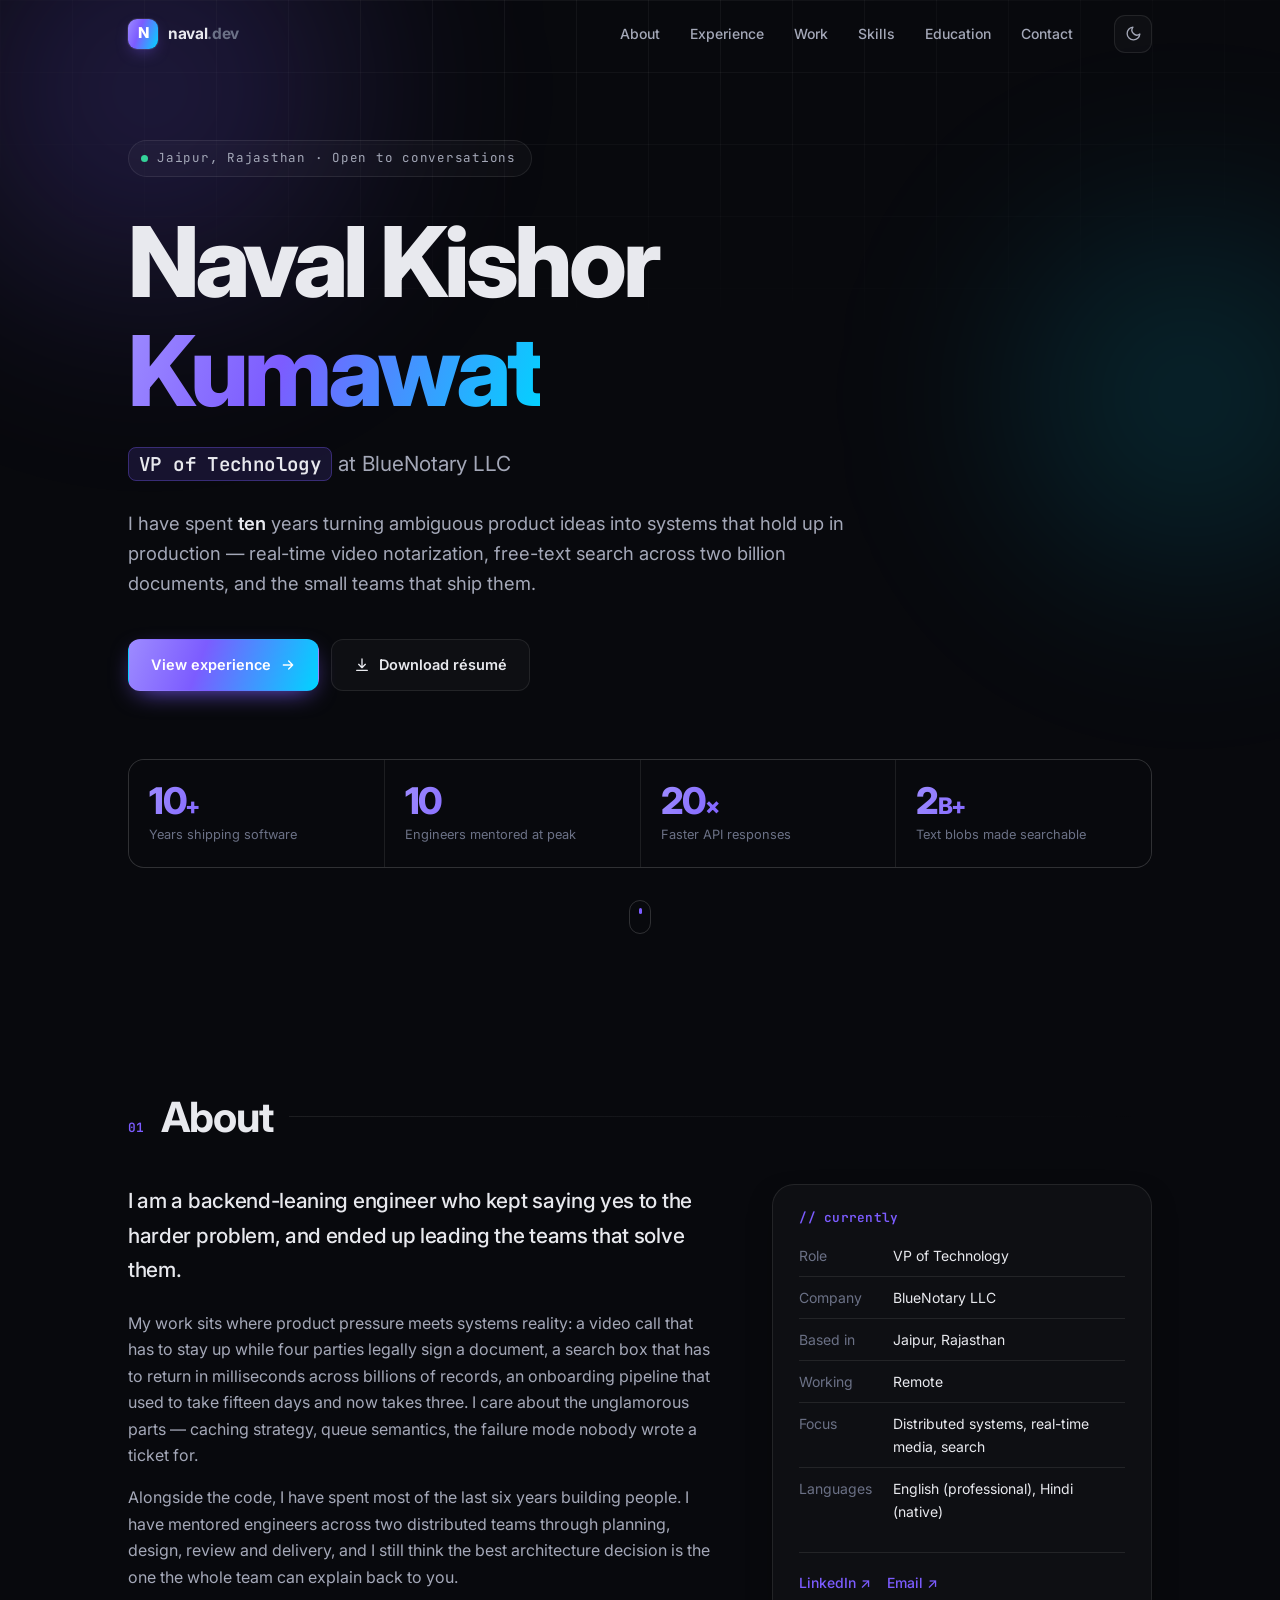
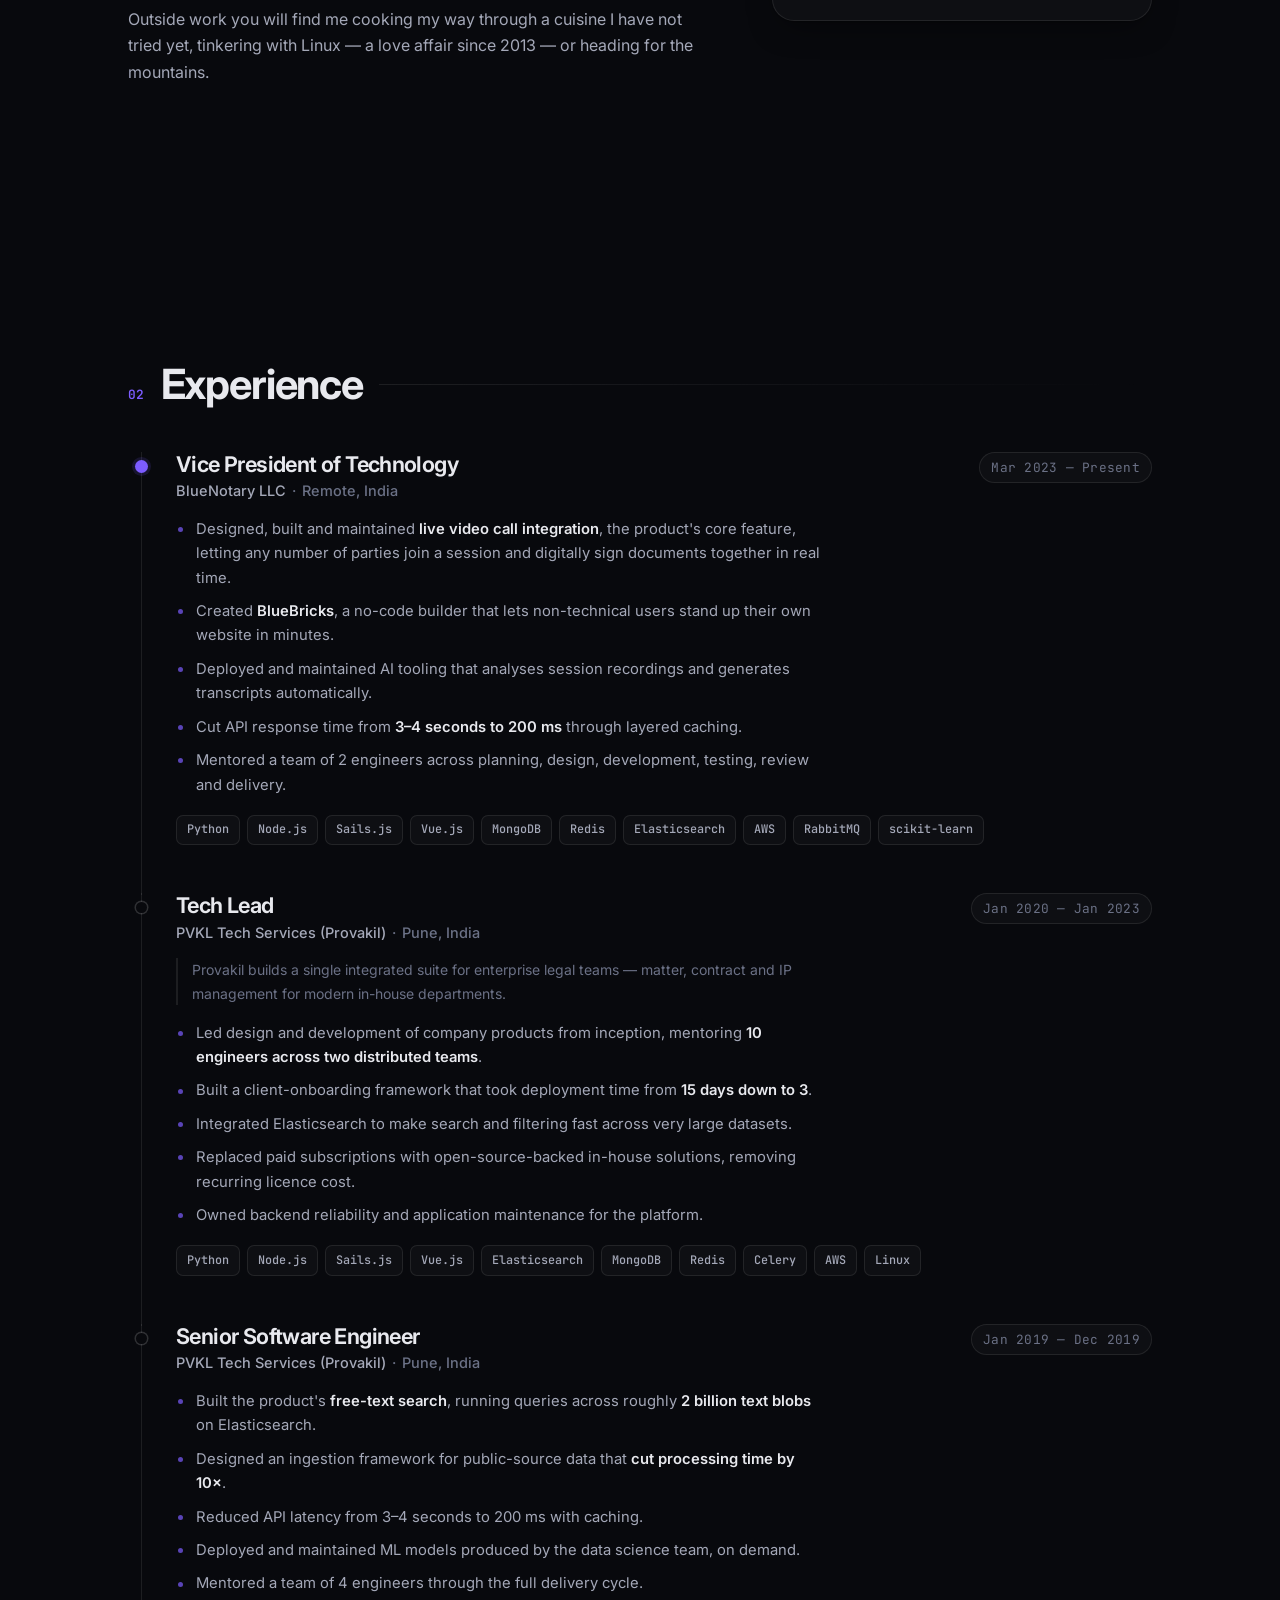
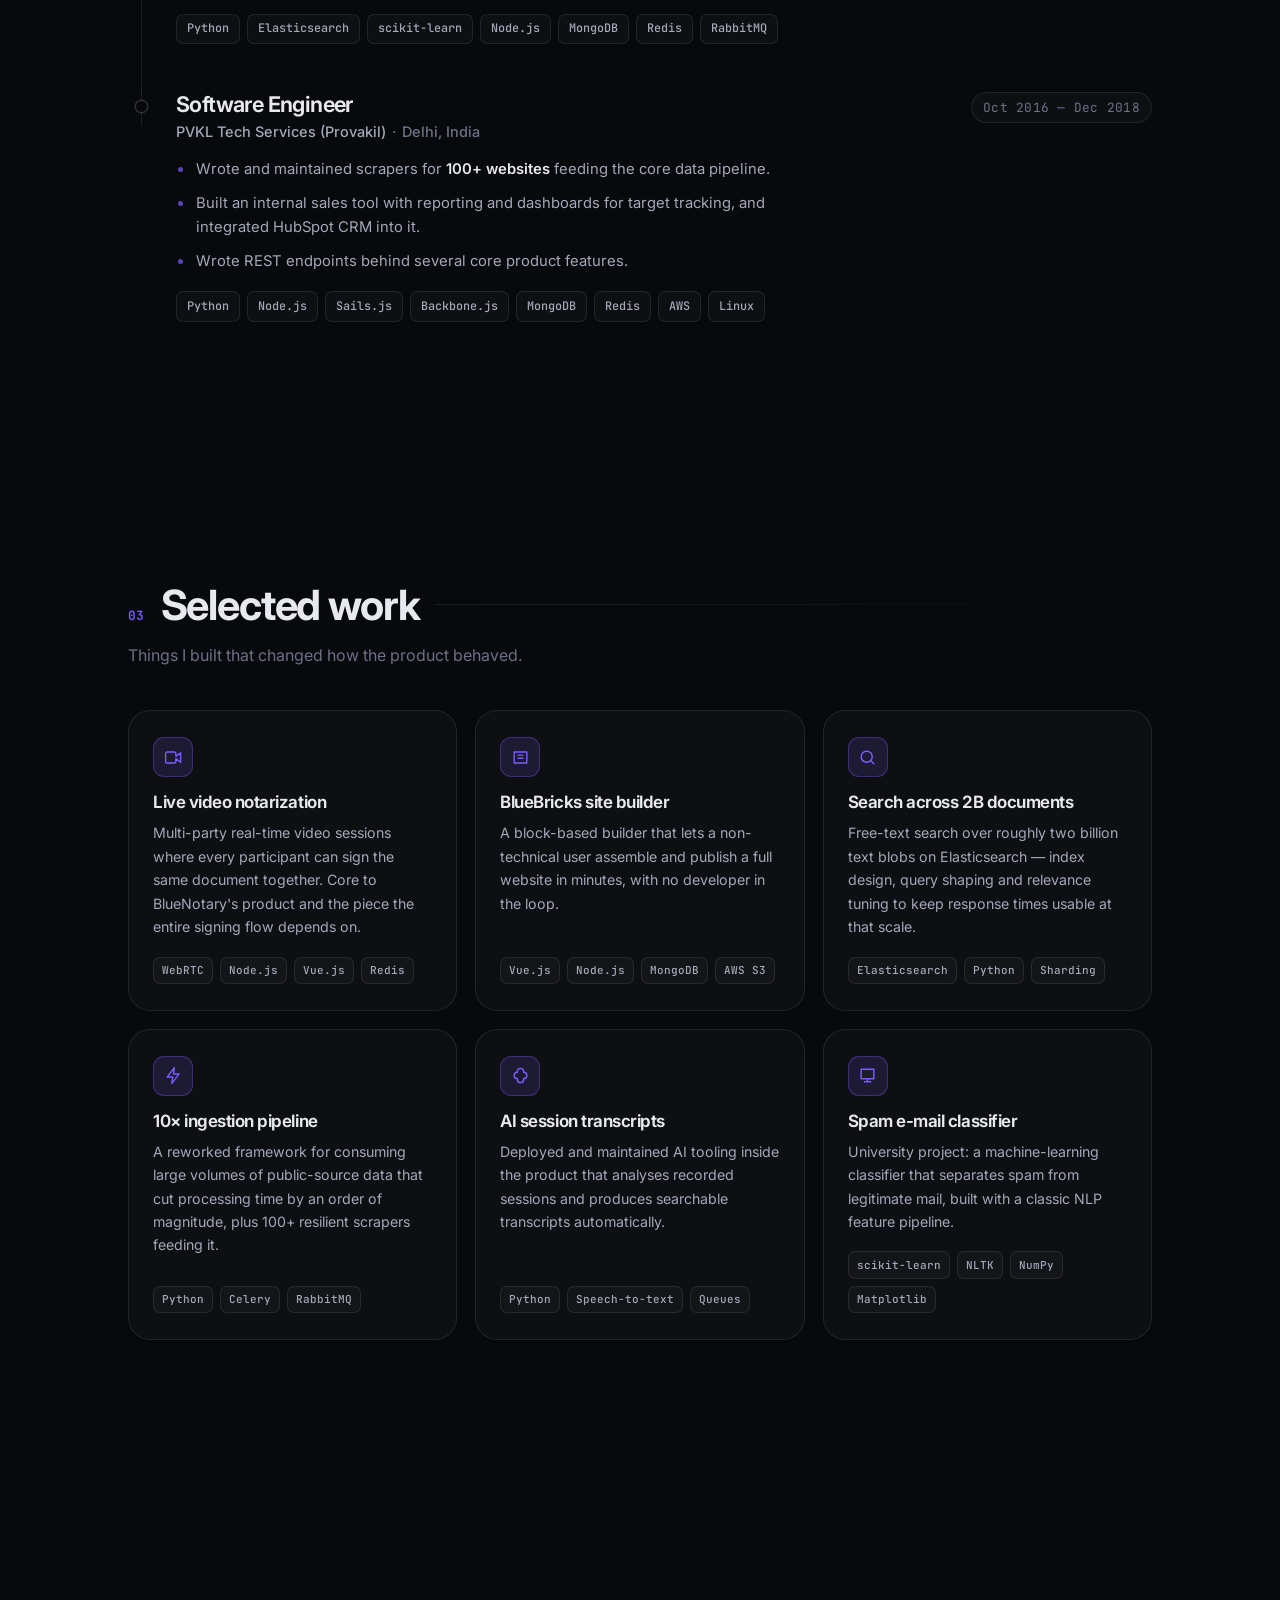
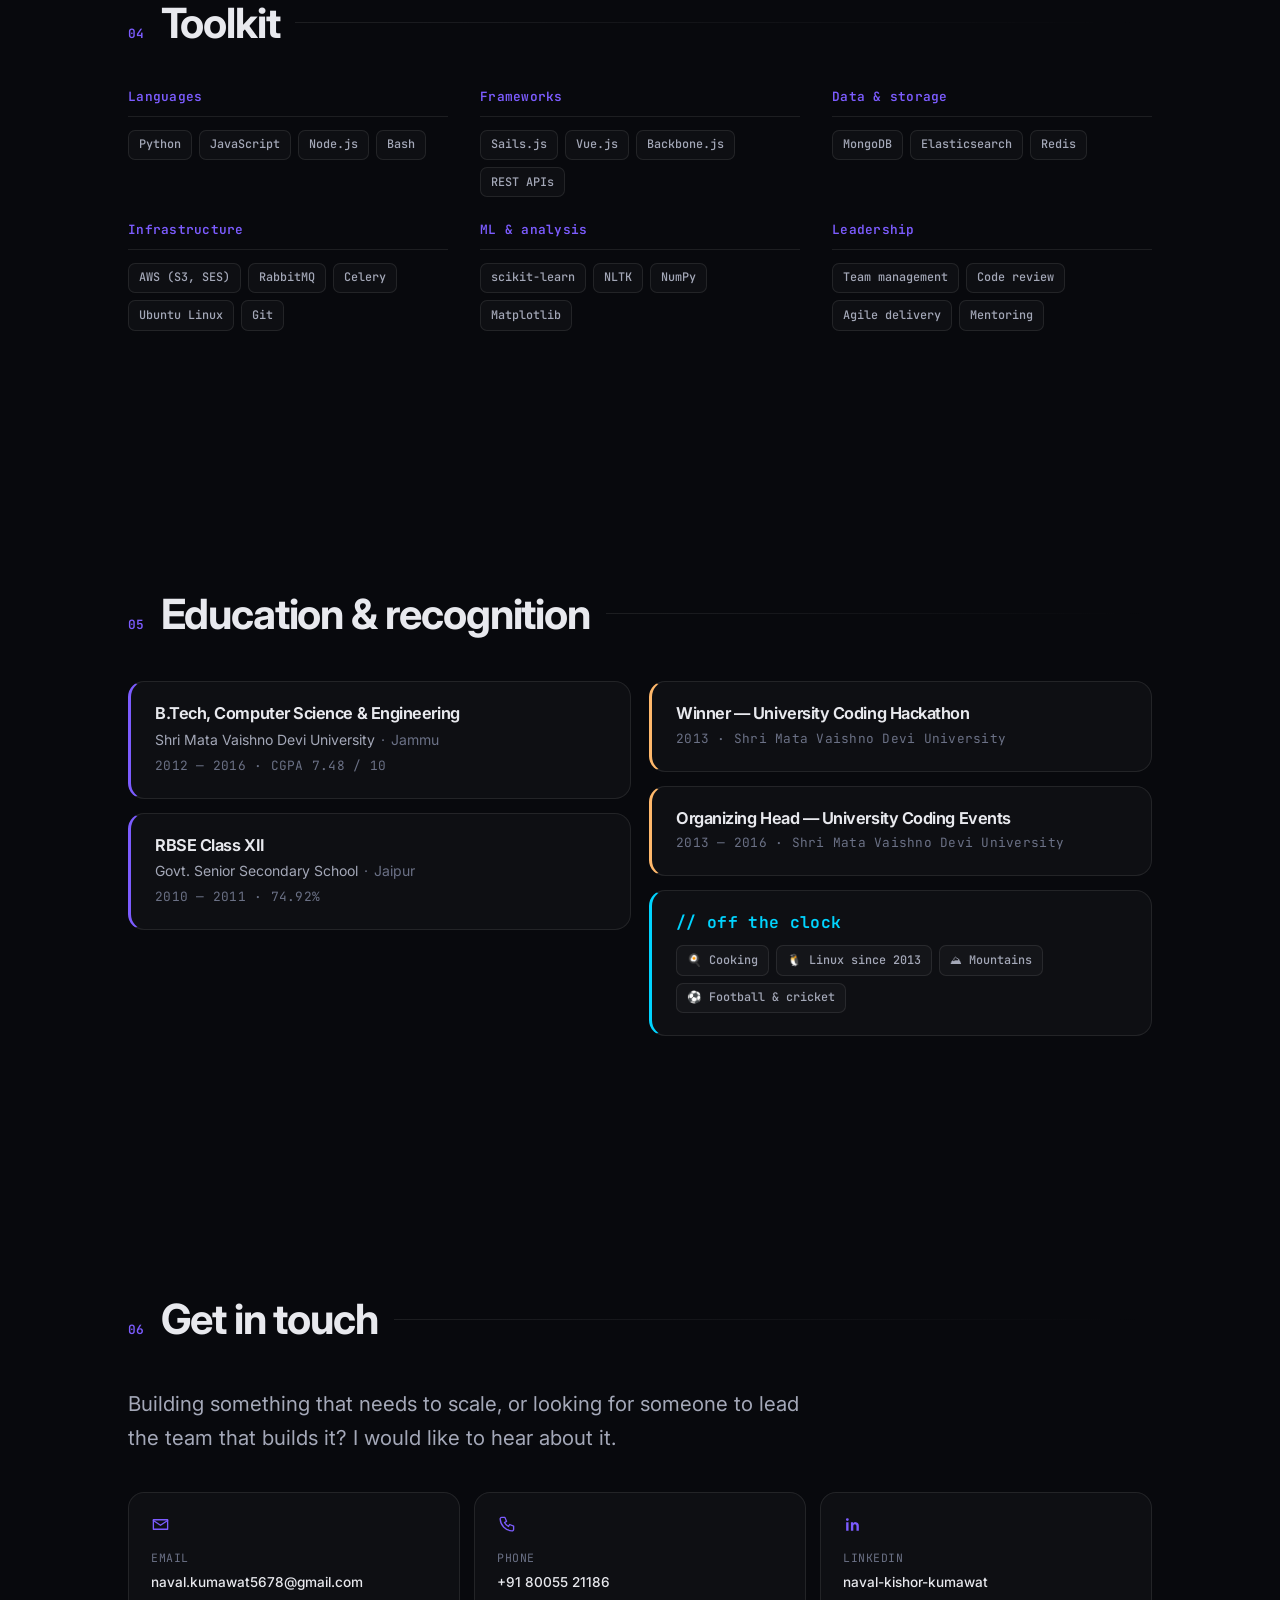
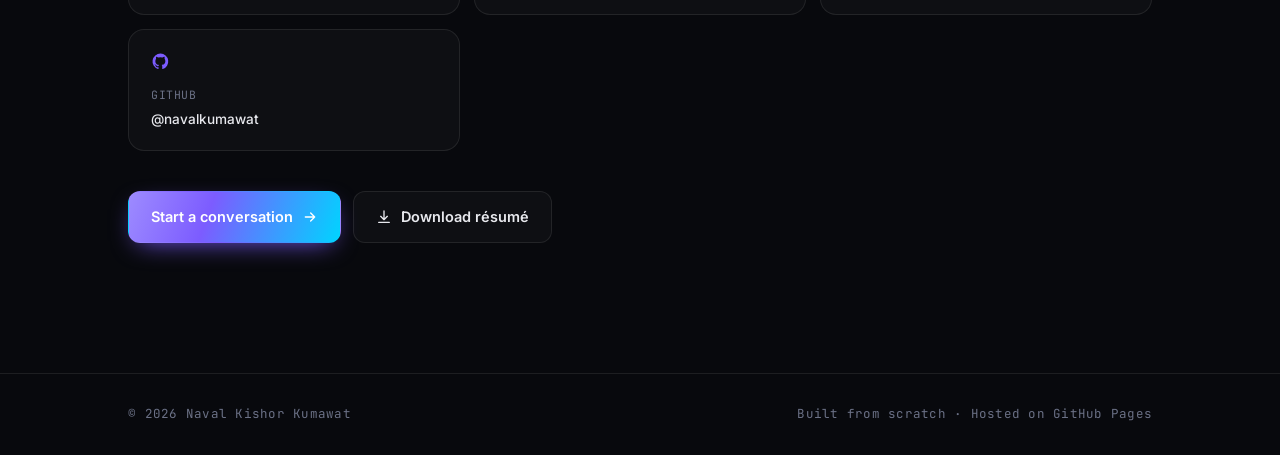
==== index.html @ d8f6845c "Add portfolio site Single-page static portfolio built from the résumé: hero with live experience cou" ====
<!doctype html>
<html lang="en" data-theme="dark">
<head>
<meta charset="utf-8" />
<meta name="viewport" content="width=device-width, initial-scale=1, viewport-fit=cover" />
<title>Naval Kishor Kumawat — VP of Technology</title>
<meta name="description" content="Naval Kishor Kumawat — VP of Technology at BlueNotary. Nine years building and scaling SaaS platforms with Python, Node.js, Vue.js, MongoDB and Elasticsearch." />
<meta name="author" content="Naval Kishor Kumawat" />
<meta name="theme-color" content="#0a0b0f" />
<link rel="canonical" href="https://navalkumawat.github.io/" />

<meta property="og:type" content="website" />
<meta property="og:title" content="Naval Kishor Kumawat — VP of Technology" />
<meta property="og:description" content="Nine years building and scaling SaaS platforms. Live video notarization, distributed search over 2B+ documents, and teams of up to 10 engineers." />
<meta property="og:url" content="https://navalkumawat.github.io/" />
<meta property="og:image" content="https://navalkumawat.github.io/assets/img/og.png" />
<meta name="twitter:card" content="summary_large_image" />
<meta name="twitter:title" content="Naval Kishor Kumawat — VP of Technology" />
<meta name="twitter:description" content="Nine years building and scaling SaaS platforms. Python · Node.js · Vue.js · Elasticsearch." />
<meta name="twitter:image" content="https://navalkumawat.github.io/assets/img/og.png" />

<link rel="icon" href="data:image/svg+xml,%3Csvg xmlns='http://www.w3.org/2000/svg' viewBox='0 0 100 100'%3E%3Crect width='100' height='100' rx='24' fill='%230a0b0f'/%3E%3Cpath d='M30 72V28h9l22 30V28h9v44h-9L39 42v30z' fill='%237c5cff'/%3E%3C/svg%3E" />

<link rel="preconnect" href="https://fonts.googleapis.com" />
<link rel="preconnect" href="https://fonts.gstatic.com" crossorigin />
<link rel="stylesheet" href="https://fonts.googleapis.com/css2?family=Inter:wght@400;500;600;700;800&family=JetBrains+Mono:wght@400;500;600&display=swap" />
<link rel="stylesheet" href="assets/css/styles.css" />

<script type="application/ld+json">
{
  "@context": "https://schema.org",
  "@type": "Person",
  "name": "Naval Kishor Kumawat",
  "jobTitle": "Vice President of Technology",
  "email": "mailto:naval.kumawat5678@gmail.com",
  "telephone": "+91-8005521186",
  "url": "https://navalkumawat.github.io/",
  "address": { "@type": "PostalAddress", "addressLocality": "Jaipur", "addressRegion": "Rajasthan", "addressCountry": "IN" },
  "worksFor": { "@type": "Organization", "name": "BlueNotary LLC" },
  "alumniOf": { "@type": "CollegeOrUniversity", "name": "Shri Mata Vaishno Devi University" },
  "sameAs": [
    "https://www.linkedin.com/in/naval-kishor-kumawat-170b54118/",
    "https://github.com/navalkumawat"
  ],
  "knowsAbout": ["Python","Node.js","Vue.js","MongoDB","Elasticsearch","Redis","AWS","RabbitMQ","Celery","Distributed Systems"]
}
</script>
</head>
<body>
<a class="skip-link" href="#main">Skip to content</a>

<div class="bg-canvas" aria-hidden="true">
  <div class="orb orb-1"></div>
  <div class="orb orb-2"></div>
  <div class="grid-lines"></div>
</div>

<header class="nav" id="nav">
  <div class="nav-inner">
    <a class="brand" href="#top" aria-label="Naval Kishor Kumawat — home">
      <span class="brand-mark" aria-hidden="true">N</span>
      <span class="brand-text">naval<span class="dim">.dev</span></span>
    </a>

    <nav class="nav-links" id="navLinks" aria-label="Section navigation">
      <a href="#about">About</a>
      <a href="#experience">Experience</a>
      <a href="#work">Work</a>
      <a href="#skills">Skills</a>
      <a href="#education">Education</a>
      <a href="#contact">Contact</a>
    </nav>

    <div class="nav-actions">
      <button class="icon-btn" id="themeToggle" type="button" aria-label="Switch to light theme" title="Toggle theme">
        <svg class="ico-moon" viewBox="0 0 24 24" aria-hidden="true"><path d="M21 12.79A9 9 0 1 1 11.21 3a7 7 0 0 0 9.79 9.79z"/></svg>
        <svg class="ico-sun" viewBox="0 0 24 24" aria-hidden="true"><circle cx="12" cy="12" r="4.2"/><path d="M12 2v2.6M12 19.4V22M2 12h2.6M19.4 12H22M4.9 4.9l1.9 1.9M17.2 17.2l1.9 1.9M19.1 4.9l-1.9 1.9M6.8 17.2l-1.9 1.9"/></svg>
      </button>
      <button class="icon-btn menu-btn" id="menuToggle" type="button" aria-label="Open menu" aria-expanded="false" aria-controls="navLinks">
        <span class="bar"></span><span class="bar"></span><span class="bar"></span>
      </button>
    </div>
  </div>
  <div class="scroll-progress" id="scrollProgress" aria-hidden="true"></div>
</header>

<main id="main">

  <!-- ══════════════ HERO ══════════════ -->
  <section class="hero" id="top">
    <div class="wrap">
      <p class="eyebrow reveal"><span class="pulse" aria-hidden="true"></span>Jaipur, Rajasthan · Open to conversations</p>

      <h1 class="hero-title reveal" data-delay="1">
        Naval Kishor<br /><span class="grad">Kumawat</span>
      </h1>

      <p class="hero-role reveal" data-delay="2">
        <span class="mono">VP of Technology</span> at BlueNotary LLC
      </p>

      <p class="hero-lede reveal" data-delay="3">
        I have spent <strong data-years-inline>nine</strong> years turning ambiguous product ideas into
        systems that hold up in production — real-time video notarization, free-text search across
        two billion documents, and the small teams that ship them.
      </p>

      <div class="hero-cta reveal" data-delay="4">
        <a class="btn btn-primary" href="#experience">
          View experience
          <svg viewBox="0 0 24 24" aria-hidden="true"><path d="M5 12h14M13 6l6 6-6 6"/></svg>
        </a>
        <a class="btn btn-ghost" href="assets/Naval-Kishor-Kumawat-Resume.pdf" download>
          <svg viewBox="0 0 24 24" aria-hidden="true"><path d="M12 3v12M7 11l5 5 5-5M4 20h16"/></svg>
          Download résumé
        </a>
      </div>

      <ul class="stats reveal" data-delay="5">
        <li class="stat">
          <span class="stat-num"><span data-count="9" data-years>9</span><span class="plus">+</span></span>
          <span class="stat-label">Years shipping software</span>
        </li>
        <li class="stat">
          <span class="stat-num"><span data-count="10">10</span></span>
          <span class="stat-label">Engineers mentored at peak</span>
        </li>
        <li class="stat">
          <span class="stat-num"><span data-count="20">20</span><span class="plus">×</span></span>
          <span class="stat-label">Faster API responses</span>
        </li>
        <li class="stat">
          <span class="stat-num"><span data-count="2">2</span><span class="plus">B+</span></span>
          <span class="stat-label">Text blobs made searchable</span>
        </li>
      </ul>
    </div>

    <div class="scroll-hint" aria-hidden="true"><span></span></div>
  </section>

  <!-- ══════════════ ABOUT ══════════════ -->
  <section class="section" id="about">
    <div class="wrap">
      <header class="sec-head reveal">
        <span class="sec-num mono">01</span>
        <h2>About</h2>
      </header>

      <div class="about-grid">
        <div class="about-copy reveal">
          <p class="lead">
            I am a backend-leaning engineer who kept saying yes to the harder problem, and ended up
            leading the teams that solve them.
          </p>
          <p>
            My work sits where product pressure meets systems reality: a video call that has to stay
            up while four parties legally sign a document, a search box that has to return in
            milliseconds across billions of records, an onboarding pipeline that used to take fifteen
            days and now takes three. I care about the unglamorous parts — caching strategy, queue
            semantics, the failure mode nobody wrote a ticket for.
          </p>
          <p>
            Alongside the code, I have spent most of the last six years building people. I have
            mentored engineers across two distributed teams through planning, design, review and
            delivery, and I still think the best architecture decision is the one the whole team can
            explain back to you.
          </p>
          <p>
            Outside work you will find me cooking my way through a cuisine I have not tried yet,
            tinkering with Linux — a love affair since 2013 — or heading for the mountains.
          </p>
        </div>

        <aside class="about-card reveal" data-delay="2">
          <h3 class="card-title mono">// currently</h3>
          <dl class="facts">
            <div><dt>Role</dt><dd>VP of Technology</dd></div>
            <div><dt>Company</dt><dd>BlueNotary LLC</dd></div>
            <div><dt>Based in</dt><dd>Jaipur, Rajasthan</dd></div>
            <div><dt>Working</dt><dd>Remote</dd></div>
            <div><dt>Focus</dt><dd>Distributed systems, real-time media, search</dd></div>
            <div><dt>Languages</dt><dd>English (professional), Hindi (native)</dd></div>
          </dl>
          <div class="card-links">
            <a href="https://www.linkedin.com/in/naval-kishor-kumawat-170b54118/" target="_blank" rel="noopener">LinkedIn ↗</a>
            <a href="mailto:naval.kumawat5678@gmail.com">Email ↗</a>
          </div>
        </aside>
      </div>
    </div>
  </section>

  <!-- ══════════════ EXPERIENCE ══════════════ -->
  <section class="section" id="experience">
    <div class="wrap">
      <header class="sec-head reveal">
        <span class="sec-num mono">02</span>
        <h2>Experience</h2>
      </header>

      <ol class="timeline">

        <li class="job reveal">
          <div class="job-rail" aria-hidden="true"><span class="dot dot-live"></span></div>
          <div class="job-body">
            <div class="job-head">
              <div>
                <h3 class="job-title">Vice President of Technology</h3>
                <p class="job-org">BlueNotary LLC <span class="sep">·</span> <span class="dim">Remote, India</span></p>
              </div>
              <p class="job-date mono">Mar 2023 — Present</p>
            </div>
            <ul class="job-points">
              <li>Designed, built and maintained <strong>live video call integration</strong>, the product's core feature, letting any number of parties join a session and digitally sign documents together in real time.</li>
              <li>Created <strong>BlueBricks</strong>, a no-code builder that lets non-technical users stand up their own website in minutes.</li>
              <li>Deployed and maintained AI tooling that analyses session recordings and generates transcripts automatically.</li>
              <li>Cut API response time from <strong>3–4 seconds to 200 ms</strong> through layered caching.</li>
              <li>Mentored a team of 2 engineers across planning, design, development, testing, review and delivery.</li>
            </ul>
            <ul class="chips">
              <li>Python</li><li>Node.js</li><li>Sails.js</li><li>Vue.js</li><li>MongoDB</li><li>Redis</li><li>Elasticsearch</li><li>AWS</li><li>RabbitMQ</li><li>scikit-learn</li>
            </ul>
          </div>
        </li>

        <li class="job reveal">
          <div class="job-rail" aria-hidden="true"><span class="dot"></span></div>
          <div class="job-body">
            <div class="job-head">
              <div>
                <h3 class="job-title">Tech Lead</h3>
                <p class="job-org">PVKL Tech Services (Provakil) <span class="sep">·</span> <span class="dim">Pune, India</span></p>
              </div>
              <p class="job-date mono">Jan 2020 — Jan 2023</p>
            </div>
            <p class="job-context">Provakil builds a single integrated suite for enterprise legal teams — matter, contract and IP management for modern in-house departments.</p>
            <ul class="job-points">
              <li>Led design and development of company products from inception, mentoring <strong>10 engineers across two distributed teams</strong>.</li>
              <li>Built a client-onboarding framework that took deployment time from <strong>15 days down to 3</strong>.</li>
              <li>Integrated Elasticsearch to make search and filtering fast across very large datasets.</li>
              <li>Replaced paid subscriptions with open-source-backed in-house solutions, removing recurring licence cost.</li>
              <li>Owned backend reliability and application maintenance for the platform.</li>
            </ul>
            <ul class="chips">
              <li>Python</li><li>Node.js</li><li>Sails.js</li><li>Vue.js</li><li>Elasticsearch</li><li>MongoDB</li><li>Redis</li><li>Celery</li><li>AWS</li><li>Linux</li>
            </ul>
          </div>
        </li>

        <li class="job reveal">
          <div class="job-rail" aria-hidden="true"><span class="dot"></span></div>
          <div class="job-body">
            <div class="job-head">
              <div>
                <h3 class="job-title">Senior Software Engineer</h3>
                <p class="job-org">PVKL Tech Services (Provakil) <span class="sep">·</span> <span class="dim">Pune, India</span></p>
              </div>
              <p class="job-date mono">Jan 2019 — Dec 2019</p>
            </div>
            <ul class="job-points">
              <li>Built the product's <strong>free-text search</strong>, running queries across roughly <strong>2 billion text blobs</strong> on Elasticsearch.</li>
              <li>Designed an ingestion framework for public-source data that <strong>cut processing time by 10×</strong>.</li>
              <li>Reduced API latency from 3–4 seconds to 200 ms with caching.</li>
              <li>Deployed and maintained ML models produced by the data science team, on demand.</li>
              <li>Mentored a team of 4 engineers through the full delivery cycle.</li>
            </ul>
            <ul class="chips">
              <li>Python</li><li>Elasticsearch</li><li>scikit-learn</li><li>Node.js</li><li>MongoDB</li><li>Redis</li><li>RabbitMQ</li>
            </ul>
          </div>
        </li>

        <li class="job reveal">
          <div class="job-rail" aria-hidden="true"><span class="dot"></span></div>
          <div class="job-body">
            <div class="job-head">
              <div>
                <h3 class="job-title">Software Engineer</h3>
                <p class="job-org">PVKL Tech Services (Provakil) <span class="sep">·</span> <span class="dim">Delhi, India</span></p>
              </div>
              <p class="job-date mono">Oct 2016 — Dec 2018</p>
            </div>
            <ul class="job-points">
              <li>Wrote and maintained scrapers for <strong>100+ websites</strong> feeding the core data pipeline.</li>
              <li>Built an internal sales tool with reporting and dashboards for target tracking, and integrated HubSpot CRM into it.</li>
              <li>Wrote REST endpoints behind several core product features.</li>
            </ul>
            <ul class="chips">
              <li>Python</li><li>Node.js</li><li>Sails.js</li><li>Backbone.js</li><li>MongoDB</li><li>Redis</li><li>AWS</li><li>Linux</li>
            </ul>
          </div>
        </li>

      </ol>
    </div>
  </section>

  <!-- ══════════════ WORK / HIGHLIGHTS ══════════════ -->
  <section class="section" id="work">
    <div class="wrap">
      <header class="sec-head reveal">
        <span class="sec-num mono">03</span>
        <h2>Selected work</h2>
      </header>
      <p class="sec-lede reveal">Things I built that changed how the product behaved.</p>

      <div class="cards">

        <article class="card reveal">
          <div class="card-ico" aria-hidden="true">
            <svg viewBox="0 0 24 24"><path d="M15 10.5V7a2 2 0 0 0-2-2H4a2 2 0 0 0-2 2v10a2 2 0 0 0 2 2h9a2 2 0 0 0 2-2v-3.5l6 4.5V6z"/></svg>
          </div>
          <h3>Live video notarization</h3>
          <p>Multi-party real-time video sessions where every participant can sign the same document together. Core to BlueNotary's product and the piece the entire signing flow depends on.</p>
          <ul class="chips sm"><li>WebRTC</li><li>Node.js</li><li>Vue.js</li><li>Redis</li></ul>
        </article>

        <article class="card reveal" data-delay="1">
          <div class="card-ico" aria-hidden="true">
            <svg viewBox="0 0 24 24"><path d="M4 5h16M4 5v14M4 19h16M20 5v14M9 9h6M9 13h6"/></svg>
          </div>
          <h3>BlueBricks site builder</h3>
          <p>A block-based builder that lets a non-technical user assemble and publish a full website in minutes, with no developer in the loop.</p>
          <ul class="chips sm"><li>Vue.js</li><li>Node.js</li><li>MongoDB</li><li>AWS S3</li></ul>
        </article>

        <article class="card reveal" data-delay="2">
          <div class="card-ico" aria-hidden="true">
            <svg viewBox="0 0 24 24"><circle cx="11" cy="11" r="7"/><path d="M20 20l-3.5-3.5"/></svg>
          </div>
          <h3>Search across 2B documents</h3>
          <p>Free-text search over roughly two billion text blobs on Elasticsearch — index design, query shaping and relevance tuning to keep response times usable at that scale.</p>
          <ul class="chips sm"><li>Elasticsearch</li><li>Python</li><li>Sharding</li></ul>
        </article>

        <article class="card reveal" data-delay="3">
          <div class="card-ico" aria-hidden="true">
            <svg viewBox="0 0 24 24"><path d="M13 2L4 14h7l-1 8 9-12h-7z"/></svg>
          </div>
          <h3>10× ingestion pipeline</h3>
          <p>A reworked framework for consuming large volumes of public-source data that cut processing time by an order of magnitude, plus 100+ resilient scrapers feeding it.</p>
          <ul class="chips sm"><li>Python</li><li>Celery</li><li>RabbitMQ</li></ul>
        </article>

        <article class="card reveal" data-delay="4">
          <div class="card-ico" aria-hidden="true">
            <svg viewBox="0 0 24 24"><path d="M12 3a4 4 0 0 1 4 4v1a4 4 0 0 1 0 8v1a4 4 0 0 1-8 0v-1a4 4 0 0 1 0-8V7a4 4 0 0 1 4-4z"/></svg>
          </div>
          <h3>AI session transcripts</h3>
          <p>Deployed and maintained AI tooling inside the product that analyses recorded sessions and produces searchable transcripts automatically.</p>
          <ul class="chips sm"><li>Python</li><li>Speech-to-text</li><li>Queues</li></ul>
        </article>

        <article class="card reveal" data-delay="5">
          <div class="card-ico" aria-hidden="true">
            <svg viewBox="0 0 24 24"><path d="M4 4h16v12H4z"/><path d="M8 20h8M12 16v4"/></svg>
          </div>
          <h3>Spam e-mail classifier</h3>
          <p>University project: a machine-learning classifier that separates spam from legitimate mail, built with a classic NLP feature pipeline.</p>
          <ul class="chips sm"><li>scikit-learn</li><li>NLTK</li><li>NumPy</li><li>Matplotlib</li></ul>
        </article>

      </div>
    </div>
  </section>

  <!-- ══════════════ SKILLS ══════════════ -->
  <section class="section" id="skills">
    <div class="wrap">
      <header class="sec-head reveal">
        <span class="sec-num mono">04</span>
        <h2>Toolkit</h2>
      </header>

      <div class="skill-grid">
        <div class="skill-col reveal">
          <h3 class="mono">Languages</h3>
          <ul class="chips"><li>Python</li><li>JavaScript</li><li>Node.js</li><li>Bash</li></ul>
        </div>
        <div class="skill-col reveal" data-delay="1">
          <h3 class="mono">Frameworks</h3>
          <ul class="chips"><li>Sails.js</li><li>Vue.js</li><li>Backbone.js</li><li>REST APIs</li></ul>
        </div>
        <div class="skill-col reveal" data-delay="2">
          <h3 class="mono">Data &amp; storage</h3>
          <ul class="chips"><li>MongoDB</li><li>Elasticsearch</li><li>Redis</li></ul>
        </div>
        <div class="skill-col reveal" data-delay="3">
          <h3 class="mono">Infrastructure</h3>
          <ul class="chips"><li>AWS (S3, SES)</li><li>RabbitMQ</li><li>Celery</li><li>Ubuntu Linux</li><li>Git</li></ul>
        </div>
        <div class="skill-col reveal" data-delay="4">
          <h3 class="mono">ML &amp; analysis</h3>
          <ul class="chips"><li>scikit-learn</li><li>NLTK</li><li>NumPy</li><li>Matplotlib</li></ul>
        </div>
        <div class="skill-col reveal" data-delay="5">
          <h3 class="mono">Leadership</h3>
          <ul class="chips"><li>Team management</li><li>Code review</li><li>Agile delivery</li><li>Mentoring</li></ul>
        </div>
      </div>
    </div>
  </section>

  <!-- ══════════════ EDUCATION ══════════════ -->
  <section class="section" id="education">
    <div class="wrap">
      <header class="sec-head reveal">
        <span class="sec-num mono">05</span>
        <h2>Education &amp; recognition</h2>
      </header>

      <div class="edu-grid">
        <div class="edu-col reveal">
          <article class="edu-item">
            <h3>B.Tech, Computer Science &amp; Engineering</h3>
            <p class="edu-org">Shri Mata Vaishno Devi University <span class="sep">·</span> <span class="dim">Jammu</span></p>
            <p class="edu-meta mono">2012 — 2016 · CGPA 7.48 / 10</p>
          </article>
          <article class="edu-item">
            <h3>RBSE Class XII</h3>
            <p class="edu-org">Govt. Senior Secondary School <span class="sep">·</span> <span class="dim">Jaipur</span></p>
            <p class="edu-meta mono">2010 — 2011 · 74.92%</p>
          </article>
        </div>

        <div class="edu-col reveal" data-delay="2">
          <article class="edu-item accent">
            <h3>Winner — University Coding Hackathon</h3>
            <p class="edu-meta mono">2013 · Shri Mata Vaishno Devi University</p>
          </article>
          <article class="edu-item accent">
            <h3>Organizing Head — University Coding Events</h3>
            <p class="edu-meta mono">2013 — 2016 · Shri Mata Vaishno Devi University</p>
          </article>
          <article class="edu-item interests">
            <h3 class="mono">// off the clock</h3>
            <ul class="chips"><li>🍳 Cooking</li><li>🐧 Linux since 2013</li><li>⛰ Mountains</li><li>⚽ Football &amp; cricket</li></ul>
          </article>
        </div>
      </div>
    </div>
  </section>

  <!-- ══════════════ CONTACT ══════════════ -->
  <section class="section contact" id="contact">
    <div class="wrap">
      <header class="sec-head reveal">
        <span class="sec-num mono">06</span>
        <h2>Get in touch</h2>
      </header>

      <p class="contact-lede reveal">
        Building something that needs to scale, or looking for someone to lead the team that builds it?
        I would like to hear about it.
      </p>

      <div class="contact-grid reveal" data-delay="2">
        <a class="contact-card" href="mailto:naval.kumawat5678@gmail.com">
          <svg viewBox="0 0 24 24" aria-hidden="true"><path d="M3 6h18v12H3z"/><path d="M3 7l9 6 9-6"/></svg>
          <span class="contact-label">Email</span>
          <span class="contact-value">naval.kumawat5678@gmail.com</span>
        </a>
        <a class="contact-card" href="tel:+918005521186">
          <svg viewBox="0 0 24 24" aria-hidden="true"><path d="M6 3h4l2 5-2.5 1.5a11 11 0 0 0 5 5L16 12l5 2v4a2 2 0 0 1-2.2 2A16 16 0 0 1 4 5.2 2 2 0 0 1 6 3z"/></svg>
          <span class="contact-label">Phone</span>
          <span class="contact-value">+91 80055 21186</span>
        </a>
        <a class="contact-card" href="https://www.linkedin.com/in/naval-kishor-kumawat-170b54118/" target="_blank" rel="noopener">
          <svg viewBox="0 0 24 24" aria-hidden="true"><path d="M4 9h3v11H4zM5.5 4a1.8 1.8 0 1 1 0 3.6 1.8 1.8 0 0 1 0-3.6zM10 9h3v1.6a3.4 3.4 0 0 1 3-1.6c2.4 0 4 1.5 4 4.6V20h-3v-5.7c0-1.6-.6-2.5-2-2.5s-2 .9-2 2.5V20h-3z"/></svg>
          <span class="contact-label">LinkedIn</span>
          <span class="contact-value">naval-kishor-kumawat</span>
        </a>
        <a class="contact-card" href="https://github.com/navalkumawat" target="_blank" rel="noopener">
          <svg viewBox="0 0 24 24" aria-hidden="true"><path d="M12 2a10 10 0 0 0-3.2 19.5c.5.1.7-.2.7-.5v-1.8c-2.8.6-3.4-1.3-3.4-1.3-.5-1.2-1.1-1.5-1.1-1.5-.9-.6.1-.6.1-.6 1 .1 1.5 1 1.5 1 .9 1.5 2.3 1.1 2.9.8.1-.6.4-1.1.6-1.3-2.2-.3-4.6-1.1-4.6-5 0-1.1.4-2 1-2.7-.1-.3-.4-1.3.1-2.7 0 0 .8-.3 2.7 1a9.4 9.4 0 0 1 5 0c1.9-1.3 2.7-1 2.7-1 .5 1.4.2 2.4.1 2.7.6.7 1 1.6 1 2.7 0 3.9-2.4 4.7-4.6 5 .4.3.7.9.7 1.9v2.8c0 .3.2.6.7.5A10 10 0 0 0 12 2z"/></svg>
          <span class="contact-label">GitHub</span>
          <span class="contact-value">@navalkumawat</span>
        </a>
      </div>

      <div class="contact-foot reveal" data-delay="3">
        <a class="btn btn-primary" href="mailto:naval.kumawat5678@gmail.com?subject=Hello%20Naval">
          Start a conversation
          <svg viewBox="0 0 24 24" aria-hidden="true"><path d="M5 12h14M13 6l6 6-6 6"/></svg>
        </a>
        <a class="btn btn-ghost" href="assets/Naval-Kishor-Kumawat-Resume.pdf" download>
          <svg viewBox="0 0 24 24" aria-hidden="true"><path d="M12 3v12M7 11l5 5 5-5M4 20h16"/></svg>
          Download résumé
        </a>
      </div>
    </div>
  </section>

</main>

<footer class="footer">
  <div class="wrap footer-inner">
    <p class="mono dim">© <span id="year">2026</span> Naval Kishor Kumawat</p>
    <p class="mono dim">Built from scratch · Hosted on GitHub Pages</p>
  </div>
</footer>

<script src="assets/js/main.js" defer></script>
</body>
</html>
---- assets/css/styles.css ----
/* ═══════════════════════════════════════════════════════
   Naval Kishor Kumawat — portfolio
   Design tokens → layout → components
   ═══════════════════════════════════════════════════════ */

:root {
  /* dark is the default theme */
  --bg:            #08090d;
  --bg-elev:       #0f1117;
  --surface:       rgba(255, 255, 255, 0.028);
  --surface-hover: rgba(255, 255, 255, 0.055);
  --border:        rgba(255, 255, 255, 0.085);
  --border-strong: rgba(255, 255, 255, 0.16);

  --text:          #e8e9ee;
  --text-soft:     #a4a8b8;
  --text-dim:      #6b7186;

  --accent:        #7c5cff;
  --accent-2:      #00d4ff;
  --accent-warm:   #ffb86b;
  --accent-soft:   rgba(124, 92, 255, 0.14);
  --accent-ring:   rgba(124, 92, 255, 0.34);

  --grad: linear-gradient(110deg, #9d8bff 0%, #7c5cff 38%, #00d4ff 100%);

  --font: 'Inter', -apple-system, BlinkMacSystemFont, 'Segoe UI', Roboto, sans-serif;
  --mono: 'JetBrains Mono', ui-monospace, SFMono-Regular, Menlo, Consolas, monospace;

  --maxw: 1120px;
  --gutter: clamp(20px, 5vw, 48px);
  --radius: 16px;
  --radius-lg: 22px;

  --shadow: 0 1px 2px rgba(0,0,0,.3), 0 12px 32px -12px rgba(0,0,0,.55);
  --ease: cubic-bezier(.22, 1, .36, 1);
}

html[data-theme='light'] {
  --bg:            #fbfbfd;
  --bg-elev:       #ffffff;
  --surface:       rgba(10, 12, 20, 0.022);
  --surface-hover: rgba(10, 12, 20, 0.045);
  --border:        rgba(10, 12, 20, 0.09);
  --border-strong: rgba(10, 12, 20, 0.18);

  --text:          #14161d;
  --text-soft:     #4b5162;
  --text-dim:      #7b8194;

  --accent:        #5b3df0;
  --accent-2:      #0092c9;
  --accent-warm:   #c2761c;
  --accent-soft:   rgba(91, 61, 240, 0.09);
  --accent-ring:   rgba(91, 61, 240, 0.28);

  --grad: linear-gradient(110deg, #6d4bf5 0%, #5b3df0 40%, #008fc4 100%);
  --shadow: 0 1px 2px rgba(20,22,29,.05), 0 14px 34px -16px rgba(20,22,29,.22);
}

/* ─────────── base ─────────── */

*, *::before, *::after { box-sizing: border-box; }

html {
  scroll-behavior: smooth;
  scroll-padding-top: 88px;
  -webkit-text-size-adjust: 100%;
}

body {
  margin: 0;
  background: var(--bg);
  color: var(--text);
  font-family: var(--font);
  font-size: 16px;
  line-height: 1.65;
  -webkit-font-smoothing: antialiased;
  -moz-osx-font-smoothing: grayscale;
  overflow-x: hidden;
  transition: background .4s var(--ease), color .4s var(--ease);
}

h1, h2, h3 { line-height: 1.12; letter-spacing: -0.028em; margin: 0; font-weight: 700; }
p { margin: 0 0 1em; }
a { color: inherit; text-decoration: none; }
ul, ol, dl { margin: 0; padding: 0; list-style: none; }
img, svg { max-width: 100%; }
strong { color: var(--text); font-weight: 600; }
::selection { background: var(--accent); color: #fff; }

.mono { font-family: var(--mono); font-size: .8em; letter-spacing: .02em; }
.dim  { color: var(--text-dim); }
.sep  { color: var(--text-dim); padding: 0 .15em; }
.grad {
  background: var(--grad);
  -webkit-background-clip: text;
  background-clip: text;
  color: transparent;
}

.wrap { width: 100%; max-width: var(--maxw); margin: 0 auto; padding-inline: var(--gutter); }

.skip-link {
  position: absolute; left: -9999px; top: 0; z-index: 200;
  background: var(--accent); color: #fff; padding: 10px 18px; border-radius: 0 0 10px 0;
}
.skip-link:focus { left: 0; }

:focus-visible { outline: 2px solid var(--accent); outline-offset: 3px; border-radius: 6px; }

/* ─────────── ambient background ─────────── */

.bg-canvas {
  position: fixed; inset: 0; z-index: -1;
  pointer-events: none; overflow: hidden;
}
.orb {
  position: absolute;
  border-radius: 50%;
  filter: blur(90px);
  opacity: .5;
}
html[data-theme='light'] .orb { opacity: .22; filter: blur(80px); }
.orb-1 {
  width: 620px; height: 620px;
  top: -220px; left: -160px;
  background: radial-gradient(circle, rgba(124,92,255,.55), transparent 68%);
  animation: drift1 26s ease-in-out infinite;
}
.orb-2 {
  width: 540px; height: 540px;
  top: 14%; right: -180px;
  background: radial-gradient(circle, rgba(0,212,255,.38), transparent 68%);
  animation: drift2 32s ease-in-out infinite;
}
@keyframes drift1 {
  0%,100% { transform: translate(0,0) scale(1); }
  50%     { transform: translate(90px, 70px) scale(1.12); }
}
@keyframes drift2 {
  0%,100% { transform: translate(0,0) scale(1); }
  50%     { transform: translate(-80px, 110px) scale(.92); }
}
.grid-lines {
  position: absolute; inset: 0;
  background-image:
    linear-gradient(to right, var(--border) 1px, transparent 1px),
    linear-gradient(to bottom, var(--border) 1px, transparent 1px);
  background-size: 72px 72px;
  mask-image: radial-gradient(ellipse 85% 55% at 50% 0%, #000 12%, transparent 72%);
  -webkit-mask-image: radial-gradient(ellipse 85% 55% at 50% 0%, #000 12%, transparent 72%);
  opacity: .55;
}

/* ─────────── nav ─────────── */

.nav {
  position: fixed; top: 0; left: 0; right: 0; z-index: 100;
  transition: background .3s var(--ease), border-color .3s var(--ease), backdrop-filter .3s;
  border-bottom: 1px solid transparent;
}
.nav.stuck {
  background: color-mix(in srgb, var(--bg) 82%, transparent);
  backdrop-filter: saturate(160%) blur(14px);
  -webkit-backdrop-filter: saturate(160%) blur(14px);
  border-bottom-color: var(--border);
}
.nav-inner {
  max-width: var(--maxw); margin: 0 auto;
  padding: 14px var(--gutter);
  display: flex; align-items: center; gap: 20px;
}

.brand { display: inline-flex; align-items: center; gap: 10px; font-weight: 700; letter-spacing: -.02em; }
.brand-mark {
  width: 30px; height: 30px; border-radius: 9px;
  display: grid; place-items: center;
  background: var(--grad); color: #fff;
  font-size: 15px; font-weight: 800;
  box-shadow: 0 0 0 1px var(--border), 0 6px 18px -8px var(--accent);
}
.brand-text { font-size: 15.5px; }

.nav-links {
  margin-left: auto;
  display: flex; align-items: center; gap: 4px;
}
.nav-links a {
  position: relative;
  padding: 8px 13px; border-radius: 999px;
  font-size: 14px; font-weight: 500; color: var(--text-soft);
  transition: color .2s, background .2s;
}
.nav-links a:hover { color: var(--text); background: var(--surface-hover); }
.nav-links a.active { color: var(--text); background: var(--accent-soft); }

.nav-actions { display: flex; align-items: center; gap: 8px; margin-left: 8px; }

.icon-btn {
  width: 38px; height: 38px; flex: none;
  display: grid; place-items: center;
  border-radius: 11px; cursor: pointer;
  background: var(--surface); color: var(--text-soft);
  border: 1px solid var(--border);
  transition: color .2s, background .2s, border-color .2s, transform .2s var(--ease);
}
.icon-btn:hover { color: var(--text); background: var(--surface-hover); border-color: var(--border-strong); transform: translateY(-1px); }
.icon-btn svg { width: 17px; height: 17px; fill: none; stroke: currentColor; stroke-width: 1.9; stroke-linecap: round; stroke-linejoin: round; }

.ico-sun { display: none; }
html[data-theme='light'] .ico-sun  { display: block; }
html[data-theme='light'] .ico-moon { display: none; }

.menu-btn { display: none; flex-direction: column; gap: 4px; }
.menu-btn .bar {
  width: 16px; height: 1.8px; border-radius: 2px; background: currentColor;
  transition: transform .25s var(--ease), opacity .2s;
}
.menu-btn[aria-expanded='true'] .bar:nth-child(1) { transform: translateY(5.8px) rotate(45deg); }
.menu-btn[aria-expanded='true'] .bar:nth-child(2) { opacity: 0; }
.menu-btn[aria-expanded='true'] .bar:nth-child(3) { transform: translateY(-5.8px) rotate(-45deg); }

.scroll-progress {
  height: 2px; width: 0;
  background: var(--grad);
  transition: width .08s linear;
}

/* ─────────── hero ─────────── */

.hero {
  position: relative;
  min-height: 100svh;
  display: flex; flex-direction: column; justify-content: center;
  padding: 140px 0 96px;
}

.eyebrow {
  display: inline-flex; align-items: center; gap: 9px;
  font-family: var(--mono); font-size: 12.5px; letter-spacing: .06em;
  color: var(--text-soft);
  padding: 7px 15px 7px 12px; border-radius: 999px;
  background: var(--surface); border: 1px solid var(--border);
  margin: 0 0 30px;
}
.pulse {
  width: 7px; height: 7px; border-radius: 50%; flex: none;
  background: #34d399;
  box-shadow: 0 0 0 0 rgba(52,211,153,.6);
  animation: pulse 2.4s infinite;
}
@keyframes pulse {
  0%   { box-shadow: 0 0 0 0 rgba(52,211,153,.55); }
  70%  { box-shadow: 0 0 0 8px rgba(52,211,153,0); }
  100% { box-shadow: 0 0 0 0 rgba(52,211,153,0); }
}

.hero-title {
  font-size: clamp(2.9rem, 9.2vw, 6.1rem);
  font-weight: 800;
  letter-spacing: -.045em;
  margin: 0 0 22px;
}

.hero-role {
  font-size: clamp(1.05rem, 2.4vw, 1.3rem);
  color: var(--text-soft);
  margin: 0 0 26px;
}
.hero-role .mono {
  color: var(--text);
  font-weight: 600;
  font-size: .92em;
  padding: 3px 10px; border-radius: 8px;
  background: var(--accent-soft);
  border: 1px solid var(--accent-ring);
}

.hero-lede {
  max-width: 62ch;
  font-size: clamp(1rem, 1.9vw, 1.15rem);
  color: var(--text-soft);
  margin: 0 0 40px;
}

.hero-cta { display: flex; flex-wrap: wrap; gap: 12px; margin-bottom: 68px; }

.btn {
  display: inline-flex; align-items: center; gap: 9px;
  padding: 13px 22px; border-radius: 12px;
  font-size: 14.5px; font-weight: 600;
  border: 1px solid transparent; cursor: pointer;
  transition: transform .2s var(--ease), box-shadow .25s var(--ease), background .2s, border-color .2s, color .2s;
}
.btn svg { width: 16px; height: 16px; fill: none; stroke: currentColor; stroke-width: 2; stroke-linecap: round; stroke-linejoin: round; transition: transform .25s var(--ease); }
.btn:hover { transform: translateY(-2px); }
.btn-primary {
  background: var(--grad); color: #fff;
  box-shadow: 0 8px 26px -10px var(--accent);
}
.btn-primary:hover { box-shadow: 0 14px 34px -10px var(--accent); }
.btn-primary:hover svg { transform: translateX(3px); }
.btn-ghost {
  background: var(--surface); color: var(--text);
  border-color: var(--border);
}
.btn-ghost:hover { background: var(--surface-hover); border-color: var(--border-strong); }
.btn-ghost:hover svg { transform: translateY(2px); }

.stats {
  display: grid;
  grid-template-columns: repeat(auto-fit, minmax(178px, 1fr));
  gap: 1px;
  background: var(--border);
  border: 1px solid var(--border);
  border-radius: var(--radius);
  overflow: hidden;
}
.stat {
  background: var(--bg);
  padding: 22px 20px;
  transition: background .25s;
}
.stat:hover { background: var(--surface-hover); }
.stat-num {
  display: block;
  font-size: clamp(1.7rem, 4vw, 2.3rem);
  font-weight: 800; letter-spacing: -.04em;
  line-height: 1.05;
  background: var(--grad);
  -webkit-background-clip: text; background-clip: text; color: transparent;
}
.stat-num .plus { font-size: .62em; }
.stat-label {
  display: block; margin-top: 6px;
  font-size: 12.8px; color: var(--text-dim); line-height: 1.45;
}

.scroll-hint {
  position: absolute; bottom: 30px; left: 50%; transform: translateX(-50%);
  width: 22px; height: 34px; border-radius: 12px;
  border: 1.5px solid var(--border-strong);
}
.scroll-hint span {
  position: absolute; top: 7px; left: 50%; margin-left: -1.5px;
  width: 3px; height: 6px; border-radius: 2px; background: var(--accent);
  animation: wheel 1.9s ease-in-out infinite;
}
@keyframes wheel {
  0%   { opacity: 0; transform: translateY(0); }
  35%  { opacity: 1; }
  100% { opacity: 0; transform: translateY(12px); }
}

/* ─────────── sections ─────────── */

.section { padding: clamp(72px, 11vw, 130px) 0; position: relative; }

.sec-head {
  display: flex; align-items: baseline; gap: 16px;
  margin-bottom: 14px;
}
.sec-num { color: var(--accent); font-weight: 600; }
.sec-head h2 {
  font-size: clamp(1.7rem, 4.4vw, 2.6rem);
  font-weight: 700;
}
.sec-head::after {
  content: ''; flex: 1; height: 1px;
  background: linear-gradient(to right, var(--border), transparent);
  align-self: center;
}
.sec-lede { color: var(--text-dim); margin: 0 0 42px; max-width: 58ch; }
.sec-head + .about-grid,
.sec-head + .timeline,
.sec-head + .skill-grid,
.sec-head + .edu-grid,
.sec-head + .contact-lede { margin-top: 44px; }

/* ─────────── about ─────────── */

.about-grid {
  display: grid;
  grid-template-columns: minmax(0, 1.55fr) minmax(0, 1fr);
  gap: clamp(28px, 5vw, 56px);
  align-items: start;
}
.about-copy p { color: var(--text-soft); max-width: 60ch; }
.about-copy .lead {
  font-size: clamp(1.1rem, 2.2vw, 1.3rem);
  color: var(--text);
  font-weight: 500;
  letter-spacing: -.015em;
  margin-bottom: 1.1em;
}

.about-card {
  position: sticky; top: 100px;
  background: var(--surface);
  border: 1px solid var(--border);
  border-radius: var(--radius-lg);
  padding: 26px;
  box-shadow: var(--shadow);
}
.card-title { color: var(--accent); margin: 0 0 18px; font-weight: 600; }
.facts > div {
  display: grid; grid-template-columns: 82px 1fr; gap: 12px;
  padding: 9px 0;
  border-top: 1px solid var(--border);
  font-size: 14px;
}
.facts > div:first-of-type { border-top: 0; padding-top: 0; }
.facts dt { color: var(--text-dim); }
.facts dd { margin: 0; color: var(--text); }
.card-links {
  display: flex; gap: 16px; margin-top: 20px; padding-top: 18px;
  border-top: 1px solid var(--border);
  font-size: 14px; font-weight: 500;
}
.card-links a { color: var(--accent); transition: opacity .2s; }
.card-links a:hover { opacity: .72; }

/* ─────────── timeline ─────────── */

.timeline { display: flex; flex-direction: column; }

.job { display: grid; grid-template-columns: 26px 1fr; gap: 22px; }

.job-rail { position: relative; display: flex; justify-content: center; }
.job-rail::before {
  content: ''; position: absolute; top: 0; bottom: -2px;
  width: 1px; background: var(--border);
}
.job:last-child .job-rail::before { bottom: auto; height: 34px; }
.dot {
  position: relative; z-index: 1;
  width: 11px; height: 11px; margin-top: 9px; border-radius: 50%;
  background: var(--bg);
  box-shadow: 0 0 0 1.5px var(--border-strong);
}
.dot-live {
  background: var(--accent);
  box-shadow: 0 0 0 4px var(--accent-soft), 0 0 0 1px var(--accent);
}

.job-body { padding-bottom: 48px; }
.job:last-child .job-body { padding-bottom: 0; }

.job-head {
  display: flex; flex-wrap: wrap; gap: 4px 20px;
  justify-content: space-between; align-items: baseline;
  margin-bottom: 14px;
}
.job-title { font-size: clamp(1.12rem, 2.4vw, 1.35rem); font-weight: 650; }
.job-org { margin: 3px 0 0; font-size: 14.5px; color: var(--text-soft); font-weight: 500; }
.job-date {
  color: var(--text-dim); white-space: nowrap;
  padding: 4px 11px; border-radius: 999px;
  background: var(--surface); border: 1px solid var(--border);
}
.job-context {
  font-size: 14px; color: var(--text-dim);
  padding-left: 14px; border-left: 2px solid var(--border);
  margin-bottom: 16px; max-width: 70ch;
}

.job-points { display: flex; flex-direction: column; gap: 9px; margin-bottom: 18px; }
.job-points li {
  position: relative; padding-left: 20px;
  font-size: 14.8px; color: var(--text-soft); max-width: 72ch;
}
.job-points li::before {
  content: ''; position: absolute; left: 2px; top: .68em;
  width: 5px; height: 5px; border-radius: 50%;
  background: var(--accent); opacity: .7;
}

.chips { display: flex; flex-wrap: wrap; gap: 7px; }
.chips li {
  font-family: var(--mono); font-size: 11.8px; font-weight: 500;
  color: var(--text-soft);
  padding: 4.5px 10px; border-radius: 7px;
  background: var(--surface); border: 1px solid var(--border);
  transition: color .2s, border-color .2s, background .2s;
}
.chips li:hover { color: var(--text); border-color: var(--accent-ring); background: var(--accent-soft); }
.chips.sm li { font-size: 11px; padding: 3.5px 8px; }

/* ─────────── cards ─────────── */

.cards {
  display: grid;
  grid-template-columns: repeat(auto-fill, minmax(288px, 1fr));
  gap: 18px;
  margin-top: 6px;
}
.card {
  position: relative; isolation: isolate;
  display: flex; flex-direction: column;
  padding: 26px 24px;
  background: var(--surface);
  border: 1px solid var(--border);
  border-radius: var(--radius-lg);
  overflow: hidden;
  transition: transform .3s var(--ease), border-color .3s, box-shadow .3s;
}
.card::before {
  content: ''; position: absolute; inset: 0; z-index: -1;
  background: radial-gradient(420px circle at var(--mx, 50%) var(--my, 0%), var(--accent-soft), transparent 62%);
  opacity: 0; transition: opacity .35s;
}
.card:hover { transform: translateY(-4px); border-color: var(--border-strong); box-shadow: var(--shadow); }
.card:hover::before { opacity: 1; }
.card-ico {
  width: 40px; height: 40px; border-radius: 11px;
  display: grid; place-items: center; margin-bottom: 16px;
  background: var(--accent-soft); border: 1px solid var(--accent-ring);
  color: var(--accent);
}
.card-ico svg { width: 19px; height: 19px; fill: none; stroke: currentColor; stroke-width: 1.8; stroke-linecap: round; stroke-linejoin: round; }
.card h3 { font-size: 1.06rem; font-weight: 650; margin-bottom: 9px; }
.card p { font-size: 14.2px; color: var(--text-soft); margin-bottom: 18px; flex: 1; }

/* ─────────── skills ─────────── */

.skill-grid {
  display: grid;
  grid-template-columns: repeat(auto-fit, minmax(258px, 1fr));
  gap: 26px 32px;
}
.skill-col h3 {
  color: var(--accent); font-weight: 600;
  margin-bottom: 13px; padding-bottom: 11px;
  border-bottom: 1px solid var(--border);
}

/* ─────────── education ─────────── */

.edu-grid {
  display: grid;
  grid-template-columns: repeat(auto-fit, minmax(300px, 1fr));
  gap: 18px;
}
.edu-col { display: flex; flex-direction: column; gap: 14px; }
.edu-item {
  padding: 22px 24px;
  background: var(--surface);
  border: 1px solid var(--border);
  border-radius: var(--radius);
  border-left: 3px solid var(--accent);
  transition: border-color .25s, background .25s;
}
.edu-item:hover { background: var(--surface-hover); }
.edu-item.accent { border-left-color: var(--accent-warm); }
.edu-item.interests { border-left-color: var(--accent-2); }
.edu-item h3 { font-size: 1.02rem; font-weight: 650; margin-bottom: 5px; }
.edu-item.interests h3 { color: var(--accent-2); margin-bottom: 14px; }
.edu-org { margin: 0 0 4px; font-size: 14px; color: var(--text-soft); }
.edu-meta { margin: 0; color: var(--text-dim); }

/* ─────────── contact ─────────── */

.contact-lede {
  font-size: clamp(1.05rem, 2.2vw, 1.28rem);
  color: var(--text-soft);
  max-width: 54ch;
  margin-bottom: 38px;
}
.contact-grid {
  display: grid;
  grid-template-columns: repeat(auto-fit, minmax(246px, 1fr));
  gap: 14px;
  margin-bottom: 40px;
}
.contact-card {
  display: flex; flex-direction: column; gap: 3px;
  padding: 22px 22px 20px;
  background: var(--surface);
  border: 1px solid var(--border);
  border-radius: var(--radius);
  transition: transform .25s var(--ease), border-color .25s, background .25s;
}
.contact-card:hover { transform: translateY(-3px); border-color: var(--accent-ring); background: var(--accent-soft); }
.contact-card svg {
  width: 19px; height: 19px; margin-bottom: 12px;
  fill: none; stroke: var(--accent); stroke-width: 1.7; stroke-linecap: round; stroke-linejoin: round;
}
.contact-card:nth-child(3) svg,
.contact-card:nth-child(4) svg { fill: var(--accent); stroke: none; }
.contact-label { font-family: var(--mono); font-size: 11.5px; color: var(--text-dim); letter-spacing: .05em; text-transform: uppercase; }
.contact-value { font-size: 13.6px; font-weight: 500; color: var(--text); overflow-wrap: anywhere; }

.contact-foot { display: flex; flex-wrap: wrap; gap: 12px; }

/* ─────────── footer ─────────── */

.footer { border-top: 1px solid var(--border); padding: 30px 0; }
.footer-inner {
  display: flex; flex-wrap: wrap; gap: 8px 20px;
  justify-content: space-between; align-items: center;
}
.footer p { margin: 0; font-size: 12.5px; }

/* ─────────── reveal animation ─────────── */

.reveal {
  opacity: 0;
  transform: translateY(18px);
  transition: opacity .7s var(--ease), transform .7s var(--ease);
  transition-delay: calc(var(--d, 0) * 80ms);
}
.reveal.in { opacity: 1; transform: none; }

/* ─────────── responsive ─────────── */

@media (max-width: 900px) {
  .about-grid { grid-template-columns: 1fr; }
  .about-card { position: static; }
}

@media (max-width: 760px) {
  html { scroll-padding-top: 76px; }

  .menu-btn { display: flex; }

  .nav-links {
    position: absolute; top: calc(100% + 1px); left: 0; right: 0;
    flex-direction: column; align-items: stretch; gap: 2px;
    padding: 10px var(--gutter) 18px;
    background: color-mix(in srgb, var(--bg) 96%, transparent);
    backdrop-filter: saturate(160%) blur(14px);
    -webkit-backdrop-filter: saturate(160%) blur(14px);
    border-bottom: 1px solid var(--border);
    opacity: 0; visibility: hidden; transform: translateY(-8px);
    transition: opacity .22s var(--ease), transform .22s var(--ease), visibility .22s;
  }
  .nav-links.open { opacity: 1; visibility: visible; transform: none; }
  .nav-links a { padding: 11px 14px; border-radius: 10px; font-size: 15px; }

  .hero { padding: 120px 0 80px; min-height: auto; }
  .scroll-hint { display: none; }
  .hero-cta { margin-bottom: 48px; }
  .stats { grid-template-columns: repeat(2, 1fr); }

  .job { grid-template-columns: 18px 1fr; gap: 16px; }
  .job-head { flex-direction: column; }
  .job-date { align-self: flex-start; margin-top: 8px; }

  .sec-head { gap: 12px; }
  .footer-inner { justify-content: flex-start; }
}

@media (max-width: 420px) {
  .stats { grid-template-columns: 1fr; }
}

@media (prefers-reduced-motion: reduce) {
  html { scroll-behavior: auto; }
  *, *::before, *::after {
    animation-duration: .001ms !important;
    animation-iteration-count: 1 !important;
    transition-duration: .001ms !important;
  }
  .reveal { opacity: 1; transform: none; }
}

/* ─────────── print ─────────── */

@media print {
  .nav, .bg-canvas, .scroll-hint, .hero-cta, .contact-foot, .footer { display: none !important; }
  body { background: #fff; color: #000; }
  .reveal { opacity: 1; transform: none; }
  .section { padding: 24px 0; break-inside: avoid; }
  .grad, .stat-num { -webkit-text-fill-color: #000; color: #000; background: none; }
}
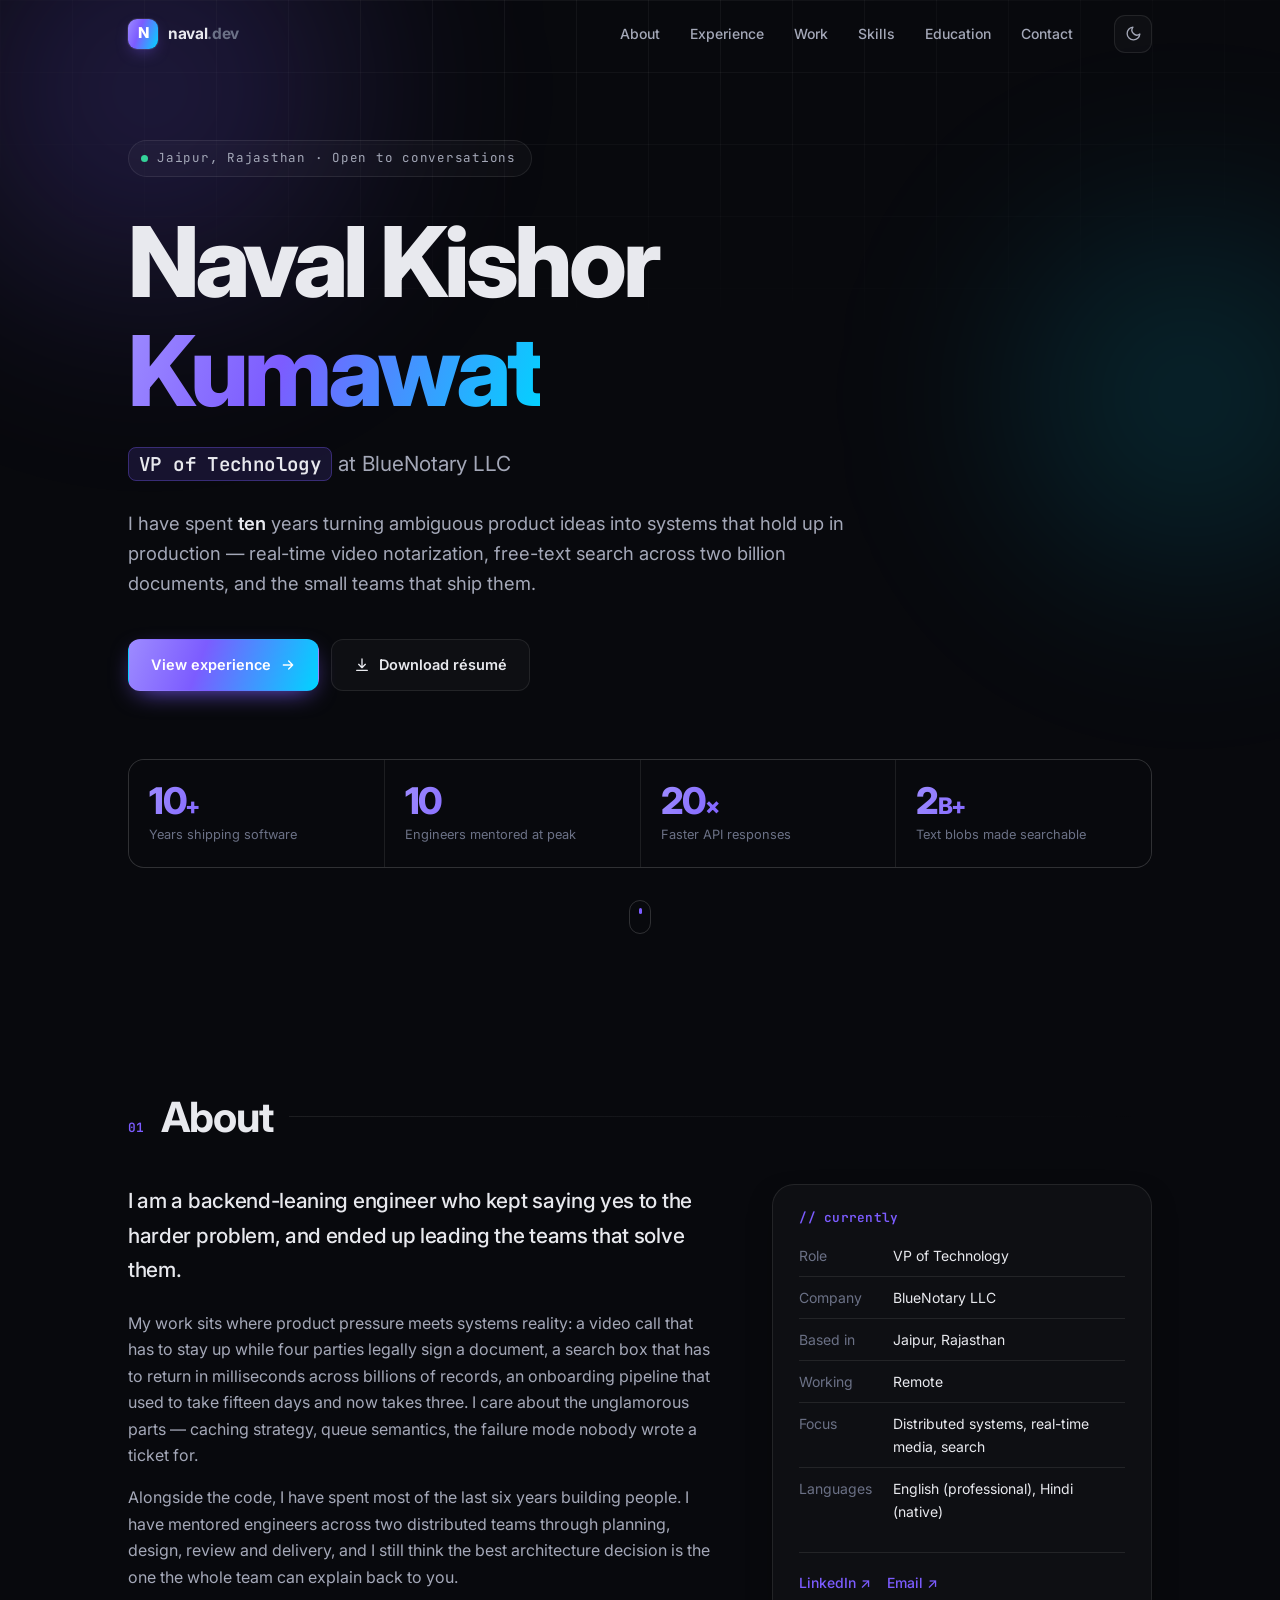
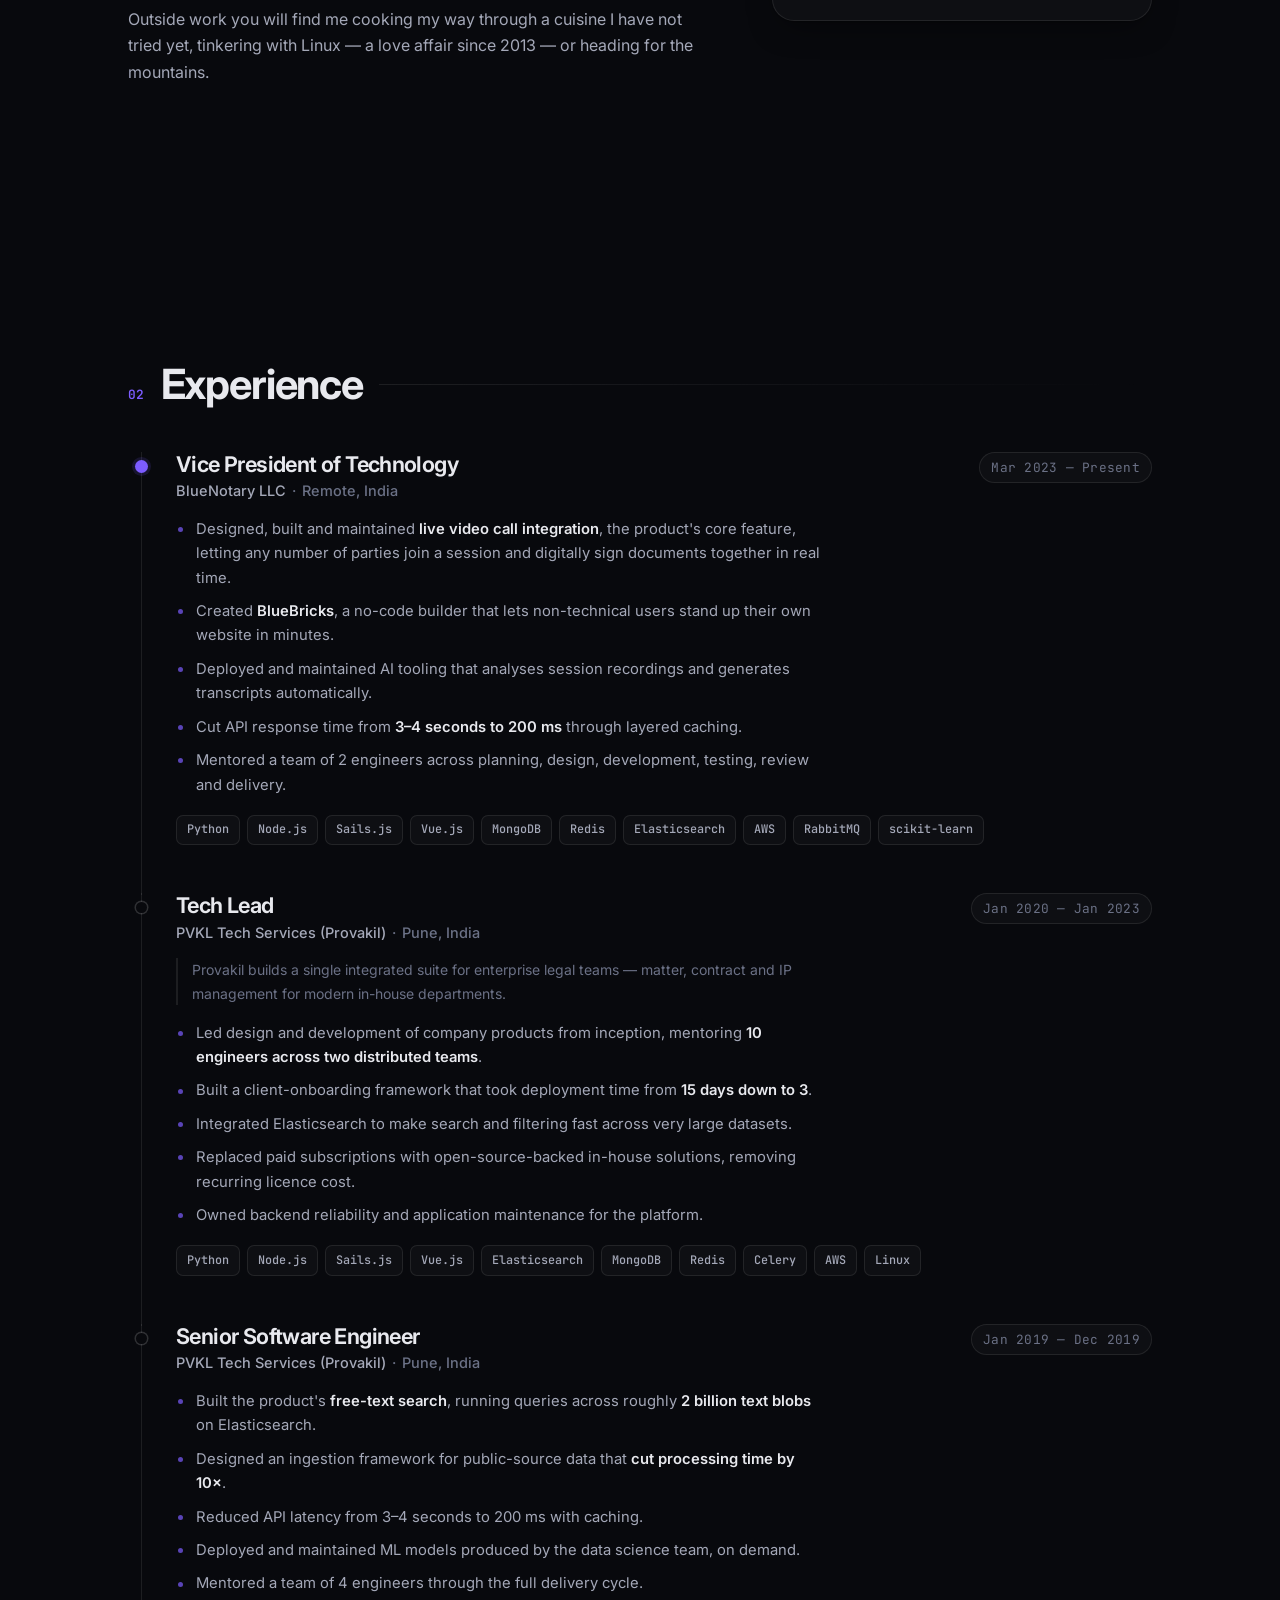
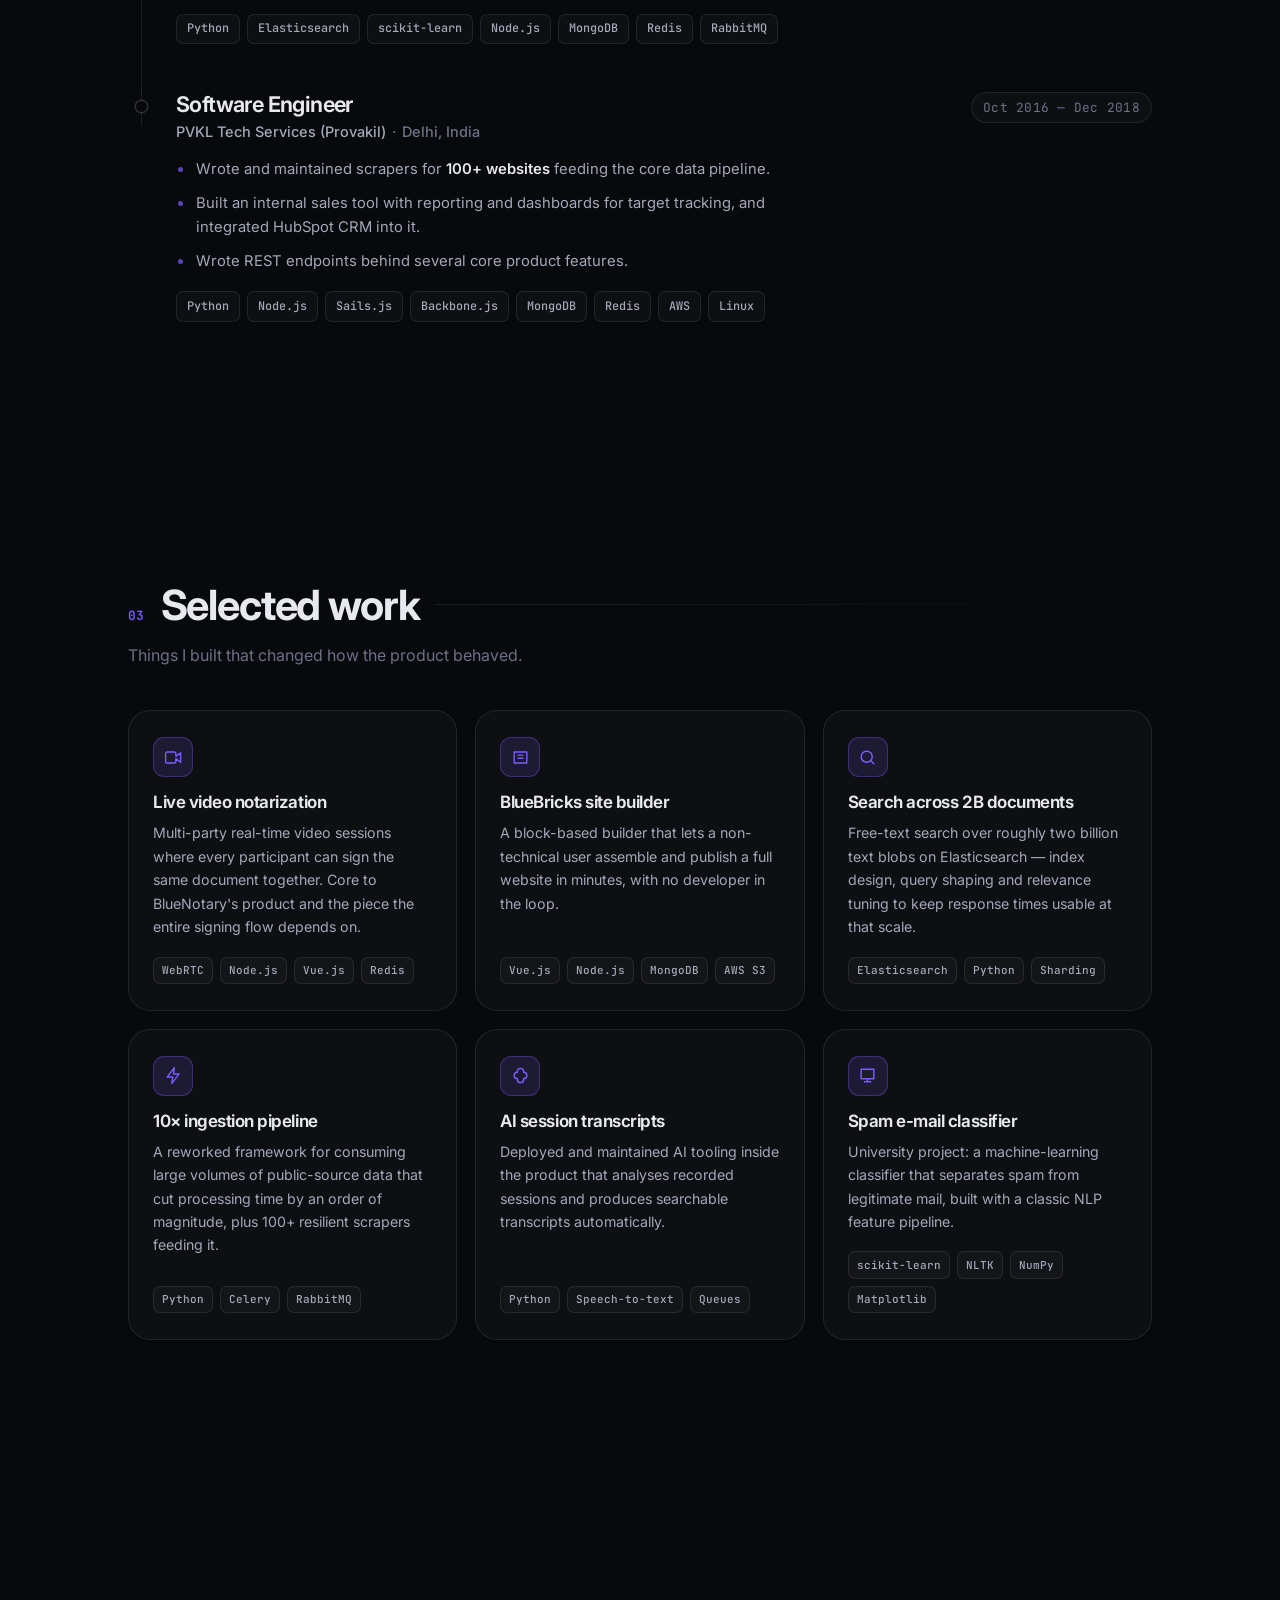
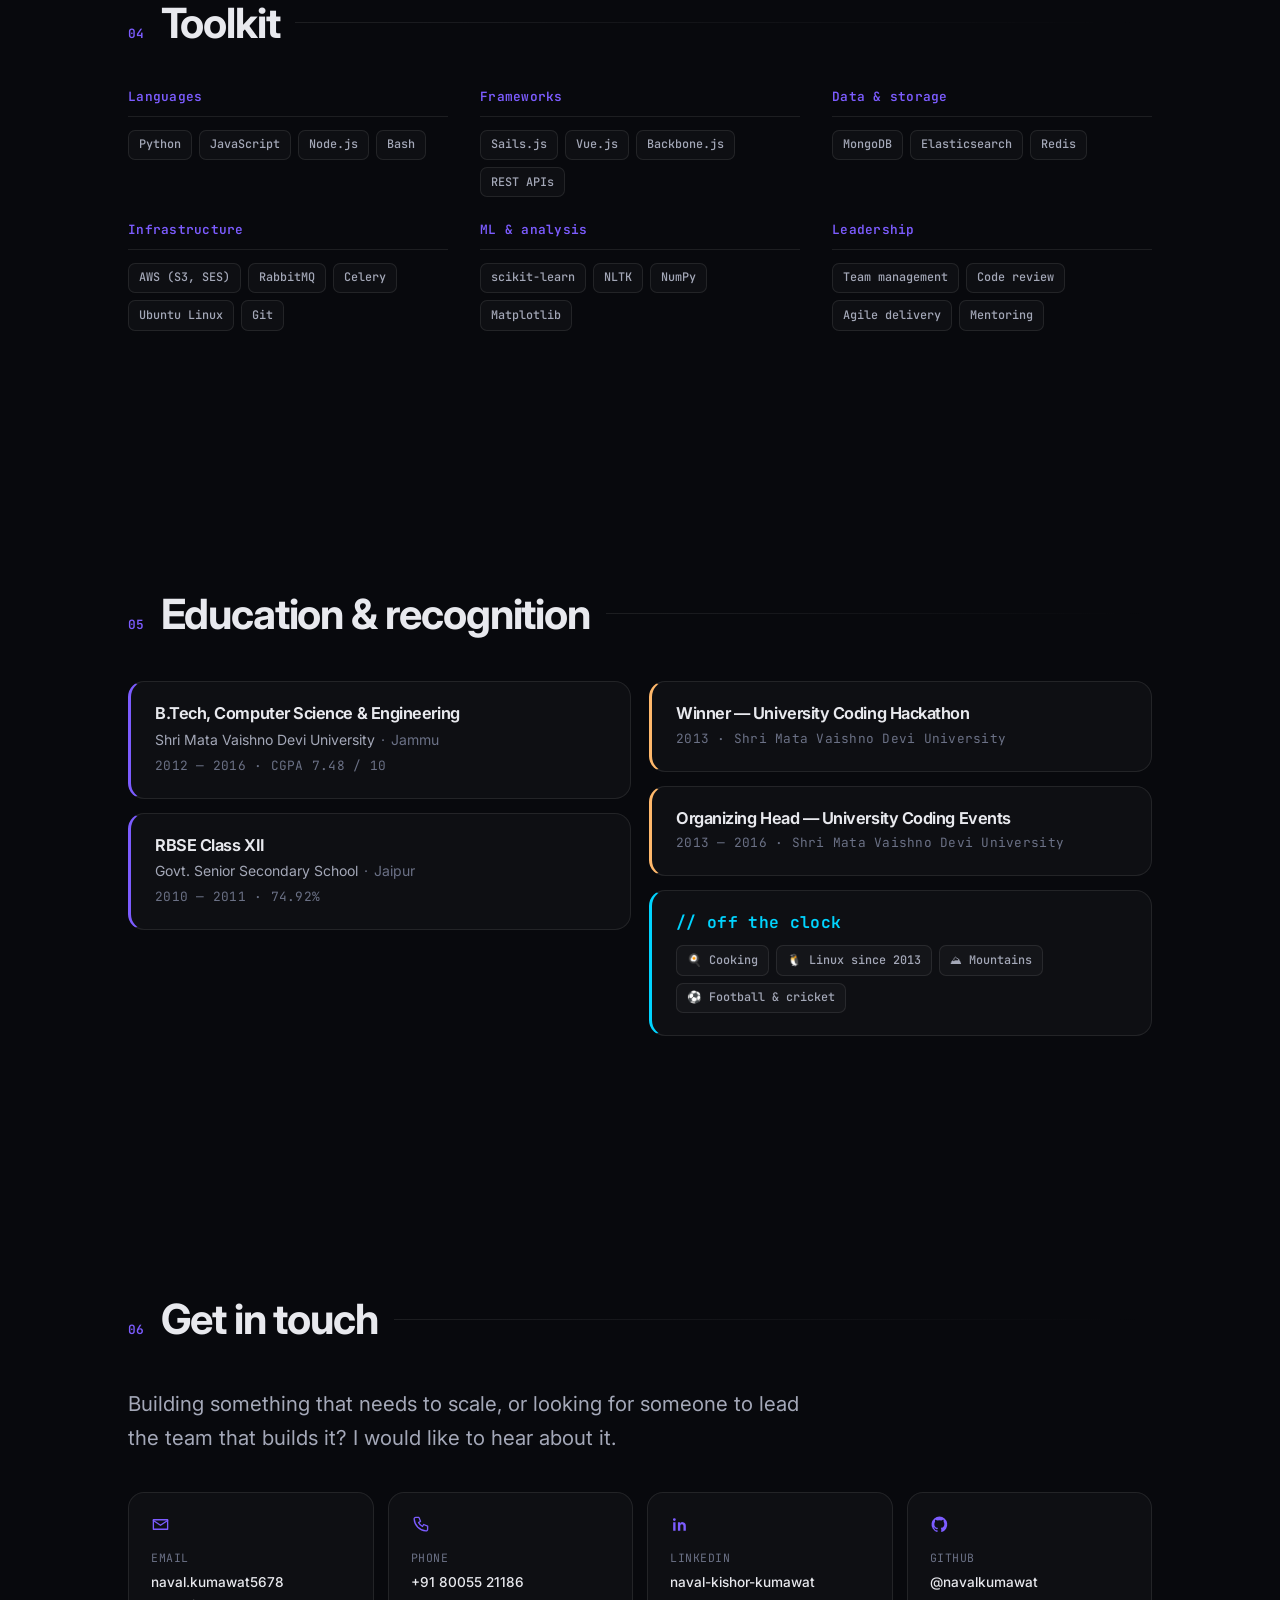
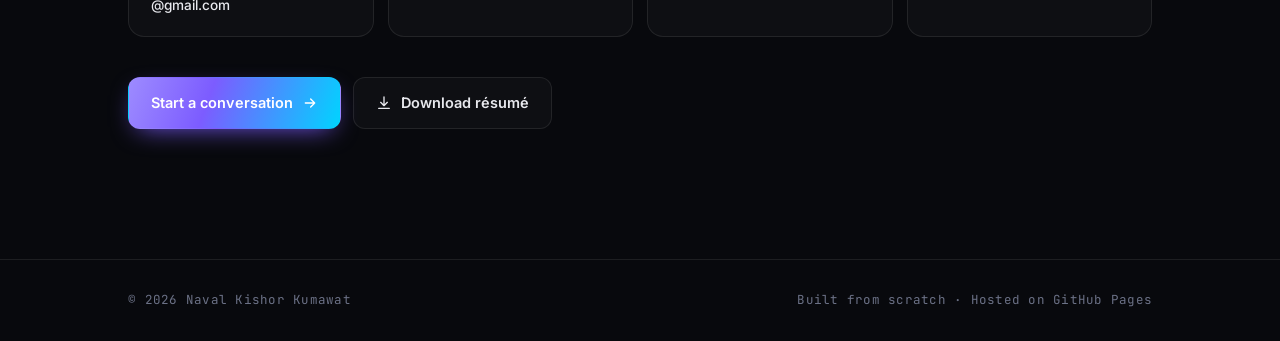
==== commit be0aab2d: "Fix contact email wrapping, counter settle and 404 gradient - Email address broke mid-word in the co" ====
--- a/index.html
+++ b/index.html
@@ -459,7 +459,7 @@
         <a class="contact-card" href="mailto:naval.kumawat5678@gmail.com">
           <svg viewBox="0 0 24 24" aria-hidden="true"><path d="M3 6h18v12H3z"/><path d="M3 7l9 6 9-6"/></svg>
           <span class="contact-label">Email</span>
-          <span class="contact-value">naval.kumawat5678@gmail.com</span>
+          <span class="contact-value">naval.kumawat5678<wbr />@gmail.com</span>
         </a>
         <a class="contact-card" href="tel:+918005521186">
           <svg viewBox="0 0 24 24" aria-hidden="true"><path d="M6 3h4l2 5-2.5 1.5a11 11 0 0 0 5 5L16 12l5 2v4a2 2 0 0 1-2.2 2A16 16 0 0 1 4 5.2 2 2 0 0 1 6 3z"/></svg>
--- a/assets/css/styles.css
+++ b/assets/css/styles.css
@@ -569,7 +569,7 @@
 }
 .contact-grid {
   display: grid;
-  grid-template-columns: repeat(auto-fit, minmax(246px, 1fr));
+  grid-template-columns: repeat(auto-fit, minmax(232px, 1fr));
   gap: 14px;
   margin-bottom: 40px;
 }
@@ -589,7 +589,7 @@
 .contact-card:nth-child(3) svg,
 .contact-card:nth-child(4) svg { fill: var(--accent); stroke: none; }
 .contact-label { font-family: var(--mono); font-size: 11.5px; color: var(--text-dim); letter-spacing: .05em; text-transform: uppercase; }
-.contact-value { font-size: 13.6px; font-weight: 500; color: var(--text); overflow-wrap: anywhere; }
+.contact-value { font-size: 13.6px; font-weight: 500; color: var(--text); word-break: normal; overflow-wrap: break-word; }
 
 .contact-foot { display: flex; flex-wrap: wrap; gap: 12px; }
 
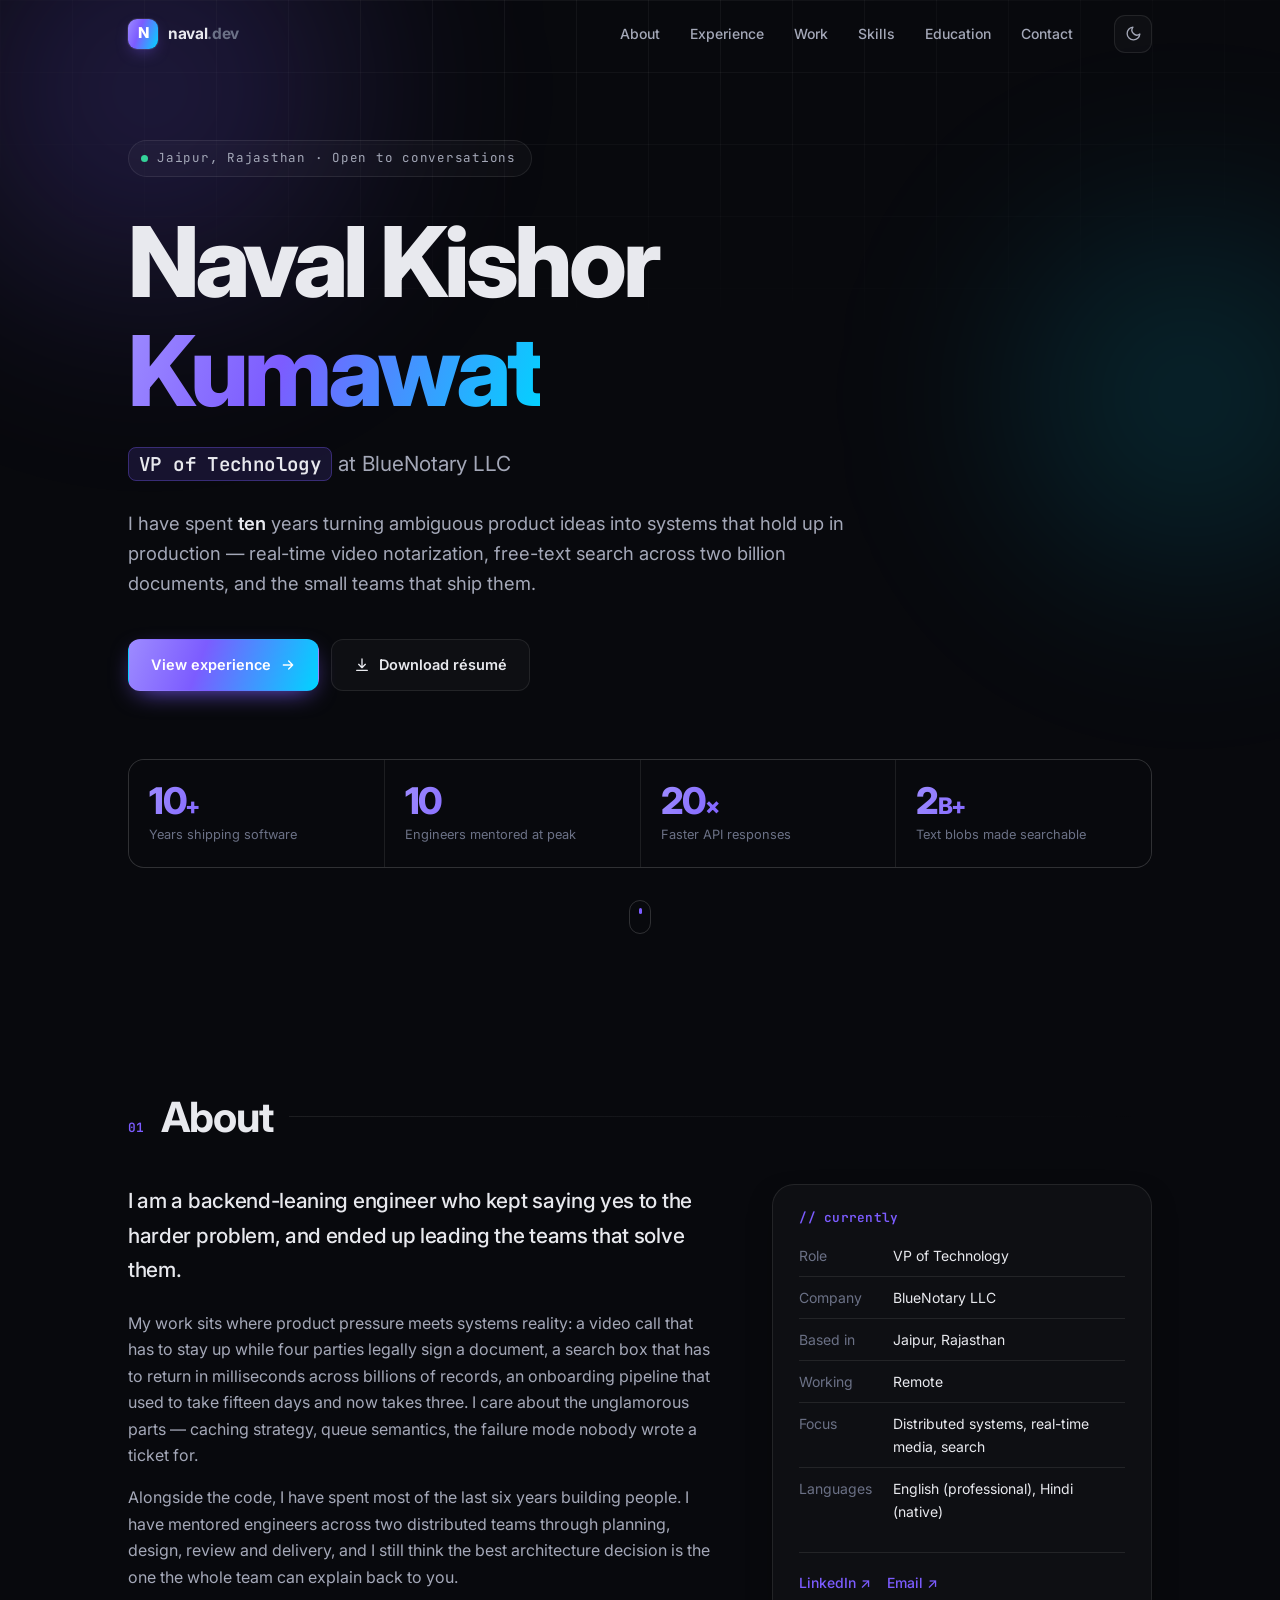
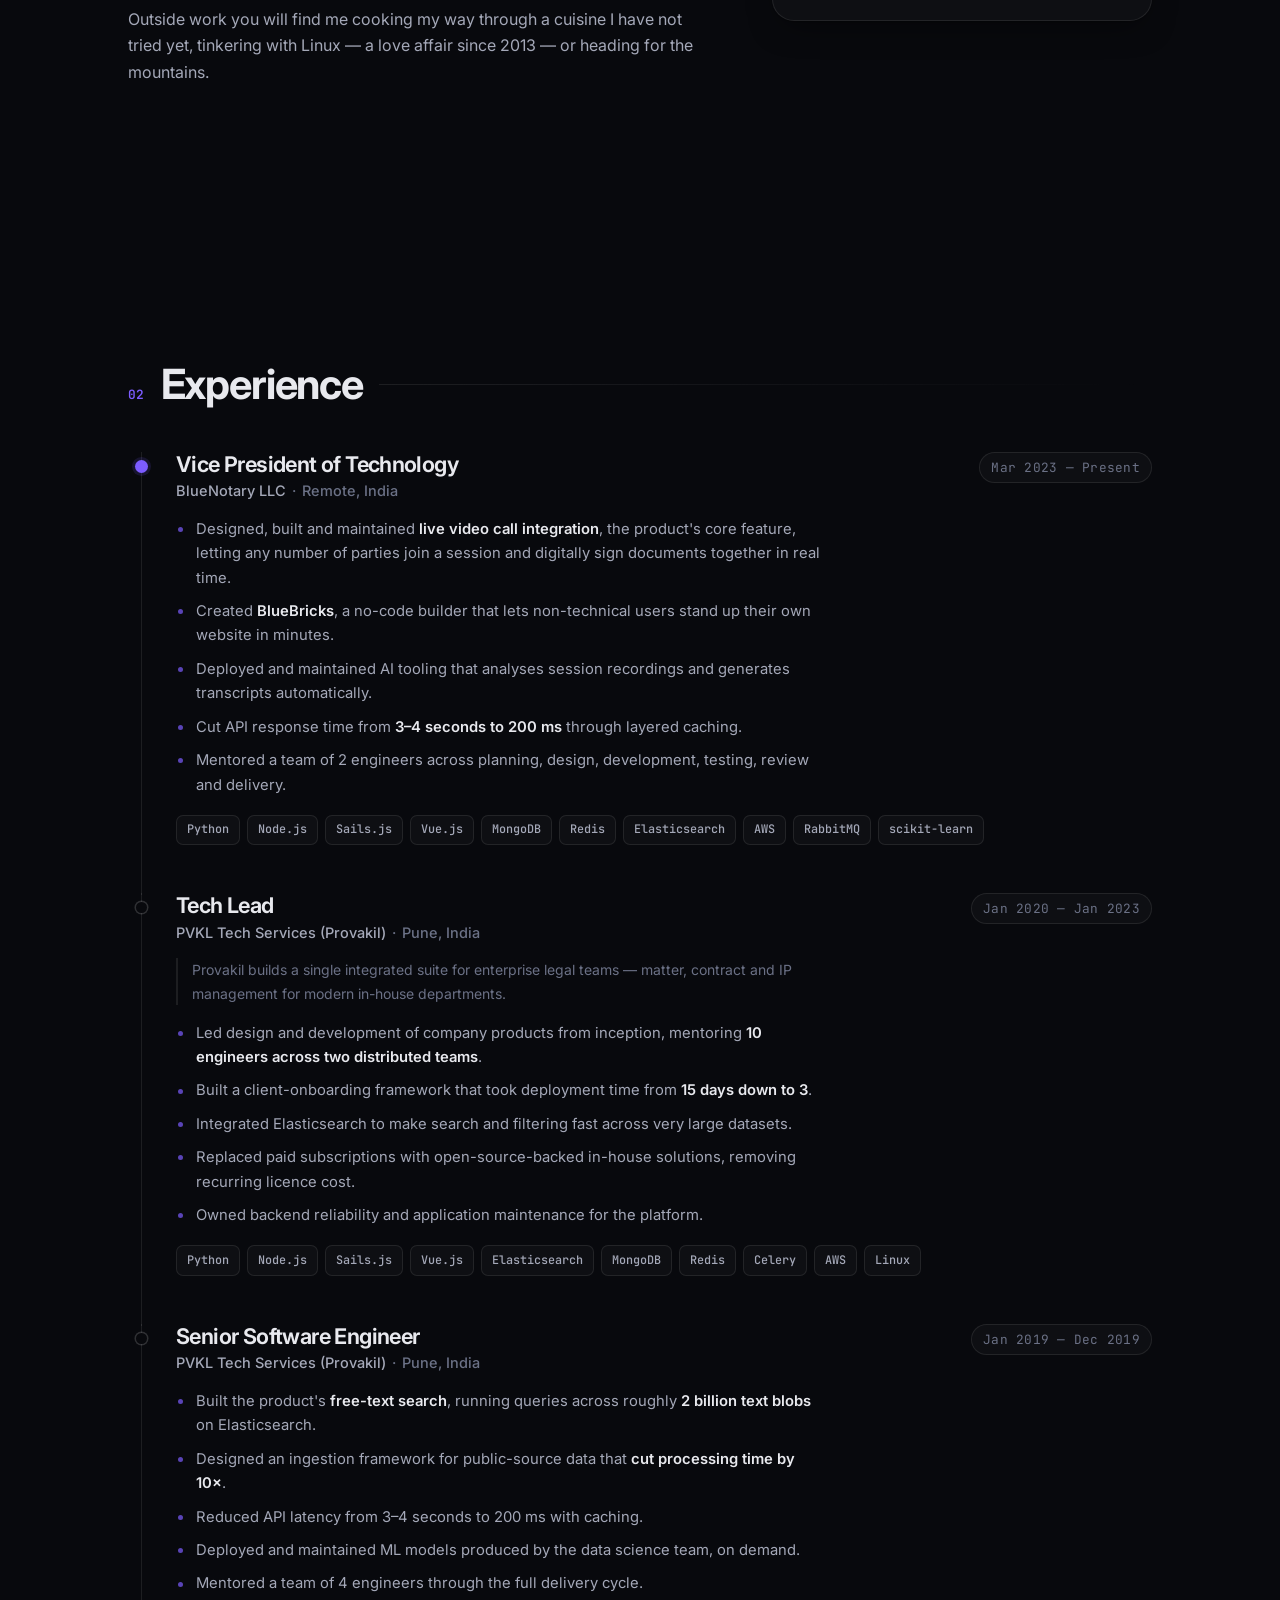
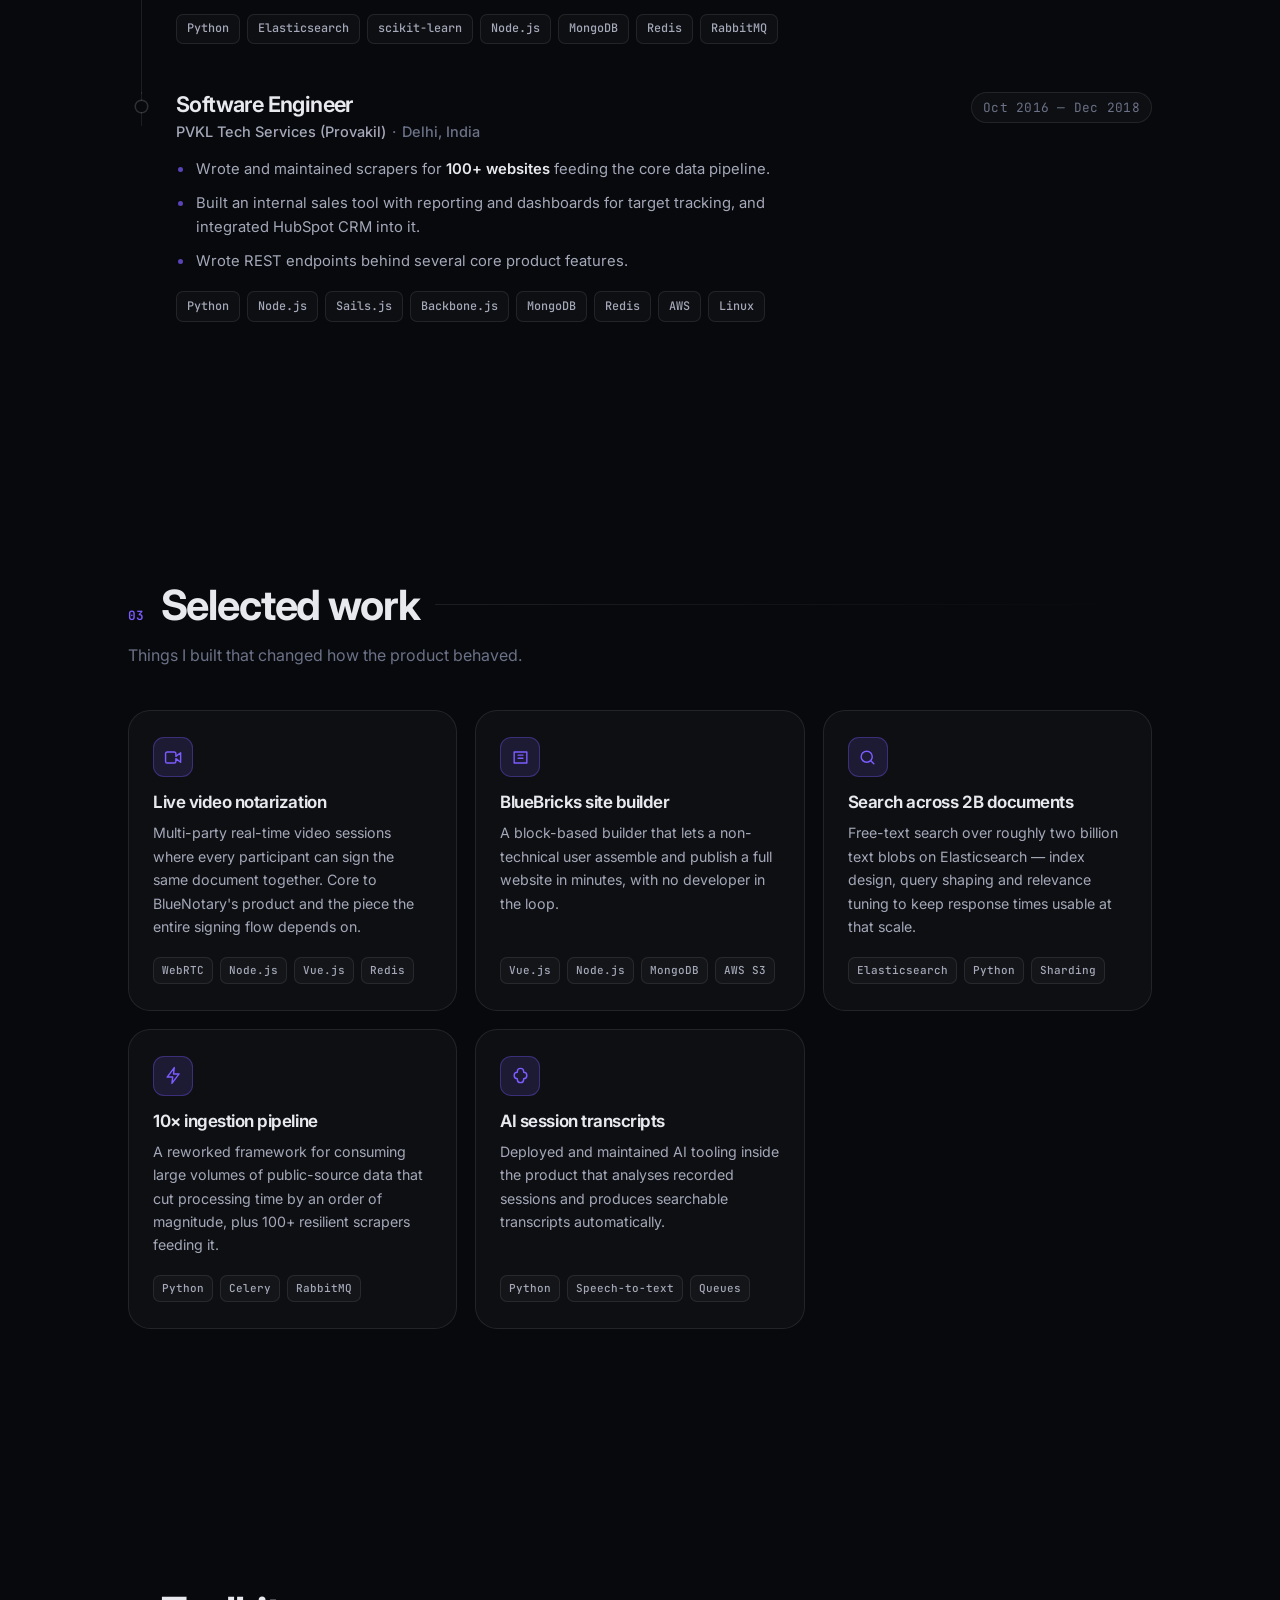
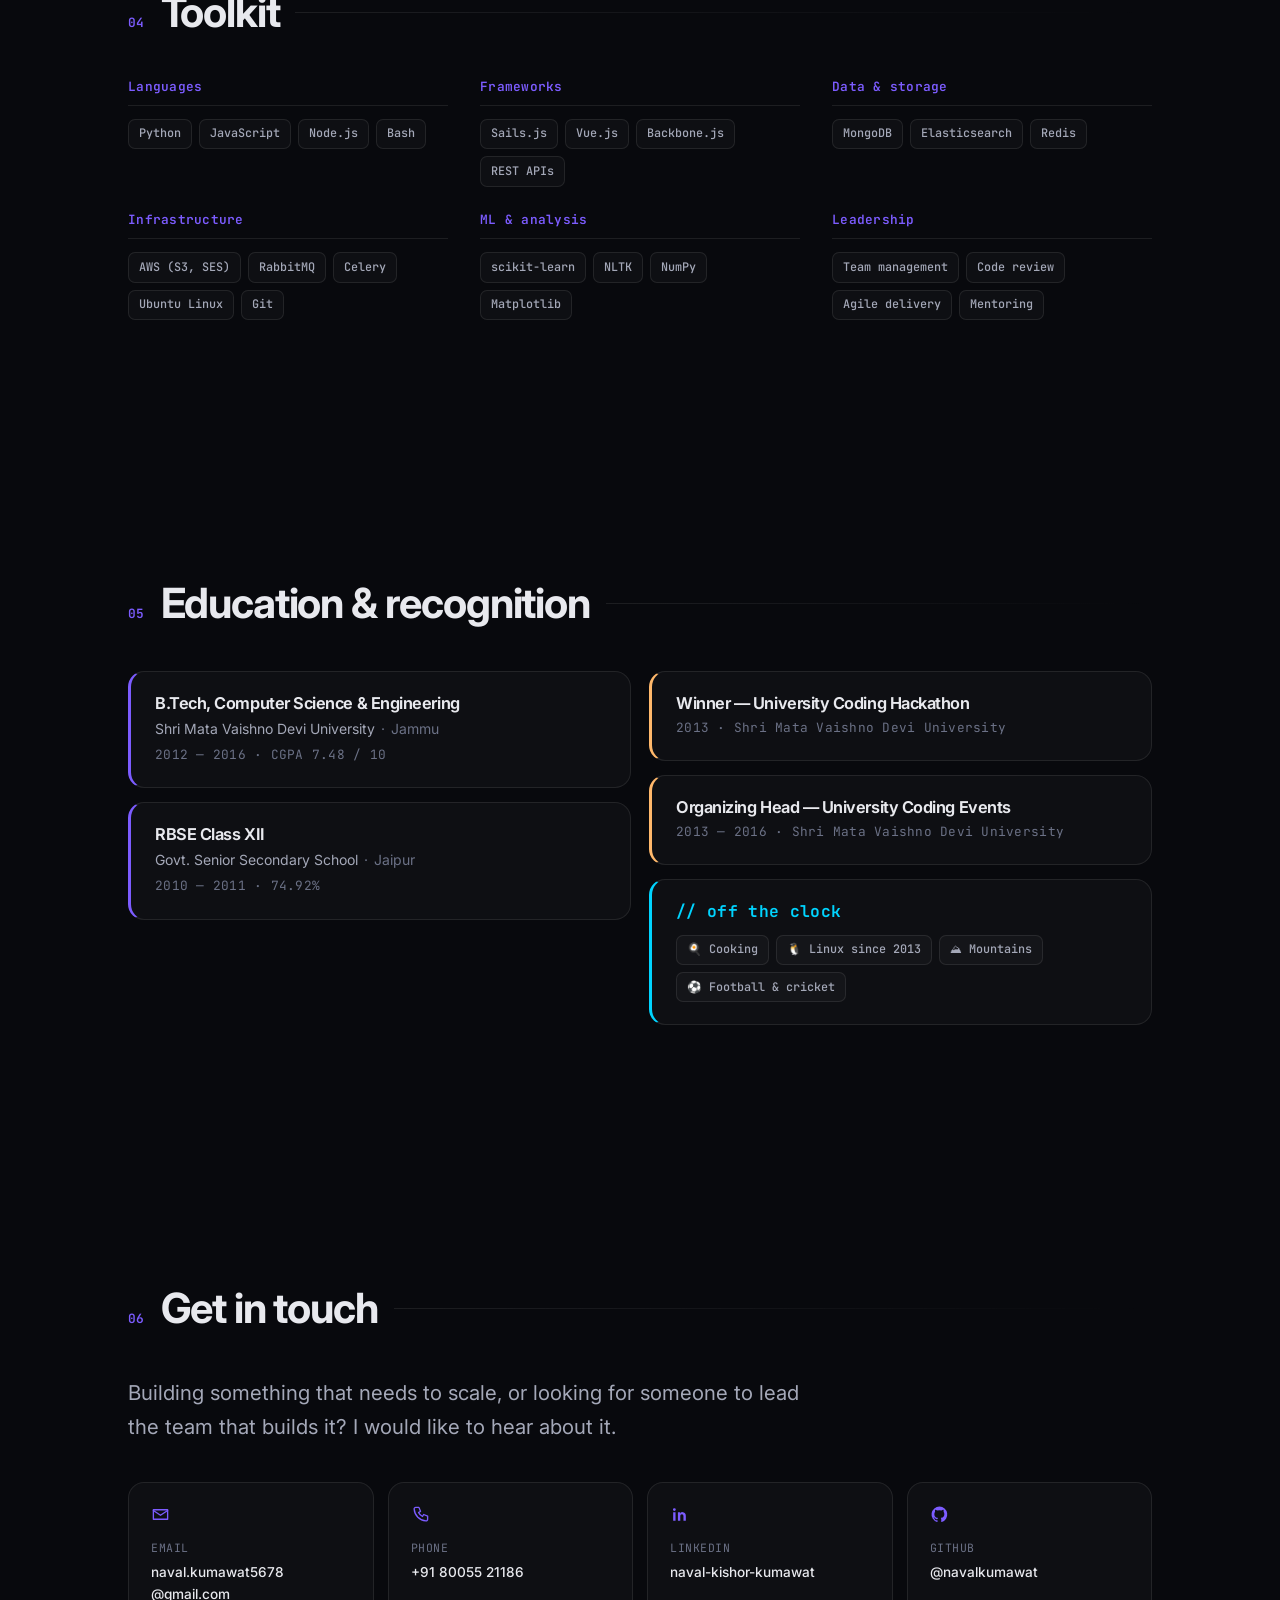
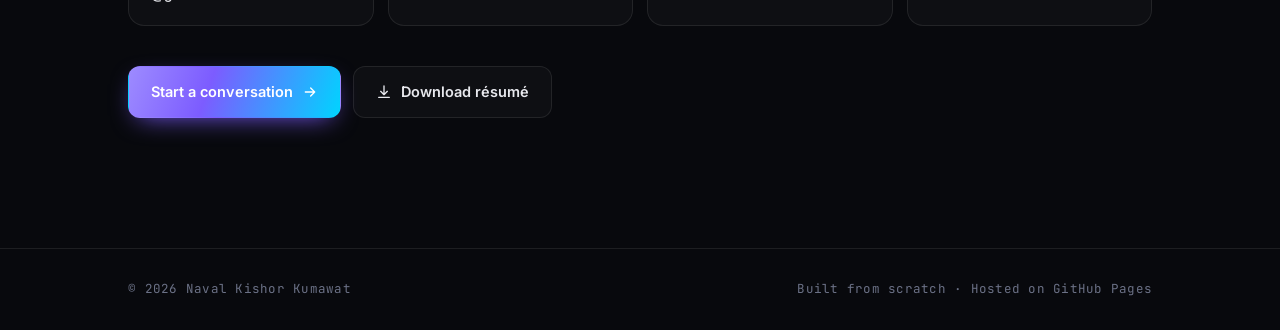
==== commit 81d752de: "Update index.html Remove" ====
--- a/index.html
+++ b/index.html
@@ -352,15 +352,6 @@
           <ul class="chips sm"><li>Python</li><li>Speech-to-text</li><li>Queues</li></ul>
         </article>
 
-        <article class="card reveal" data-delay="5">
-          <div class="card-ico" aria-hidden="true">
-            <svg viewBox="0 0 24 24"><path d="M4 4h16v12H4z"/><path d="M8 20h8M12 16v4"/></svg>
-          </div>
-          <h3>Spam e-mail classifier</h3>
-          <p>University project: a machine-learning classifier that separates spam from legitimate mail, built with a classic NLP feature pipeline.</p>
-          <ul class="chips sm"><li>scikit-learn</li><li>NLTK</li><li>NumPy</li><li>Matplotlib</li></ul>
-        </article>
-
       </div>
     </div>
   </section>
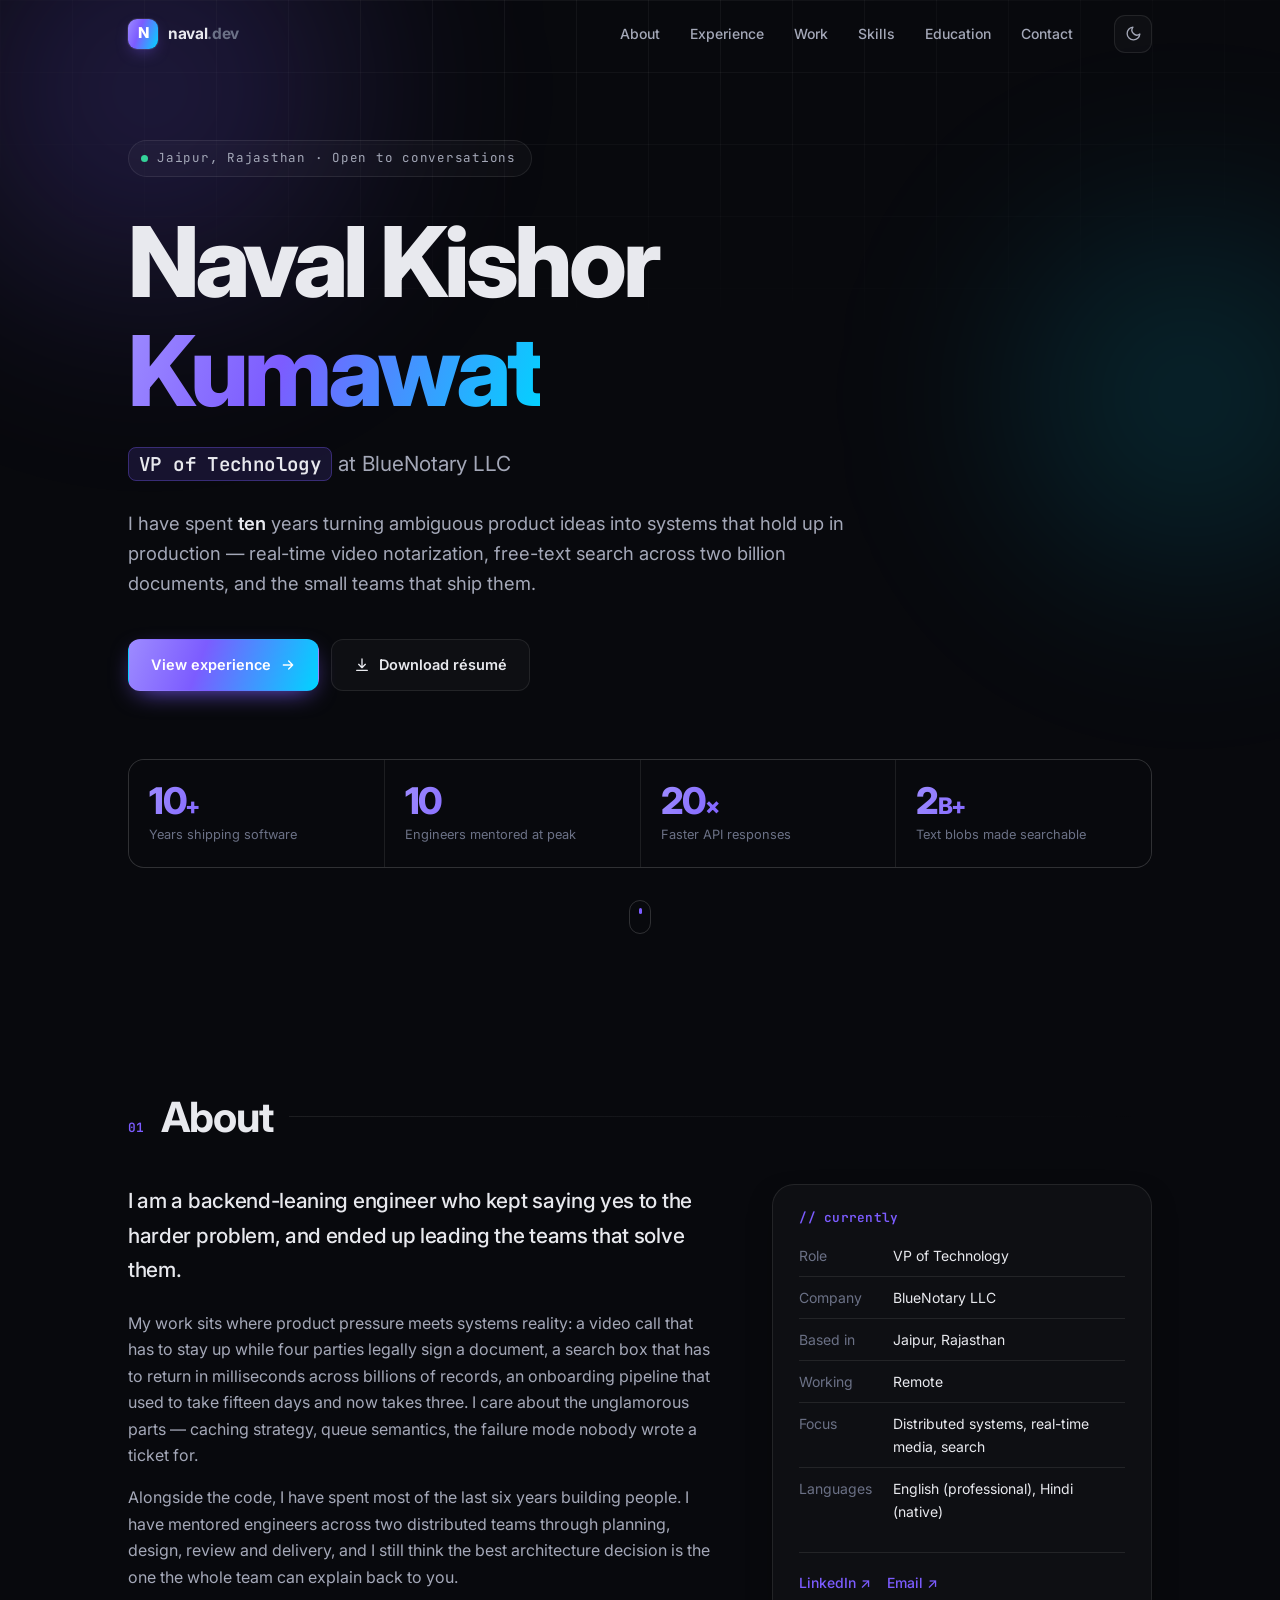
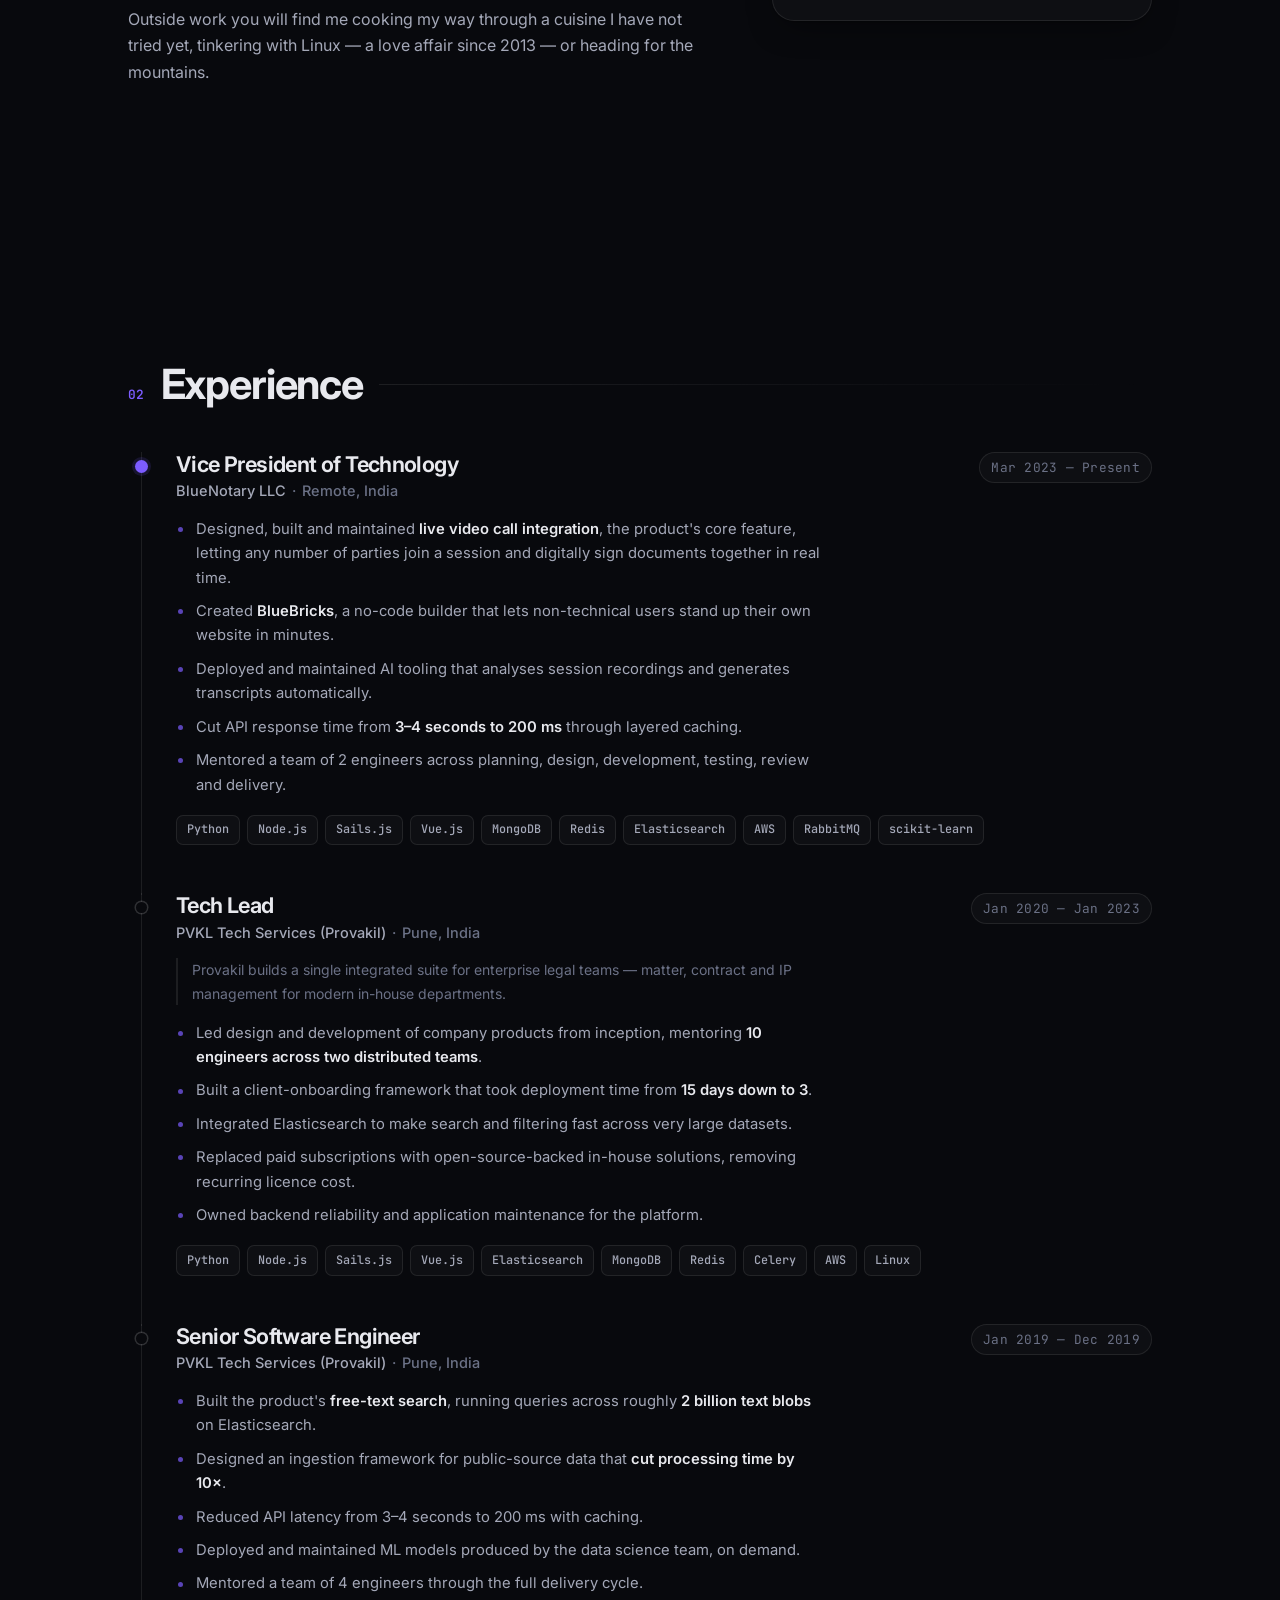
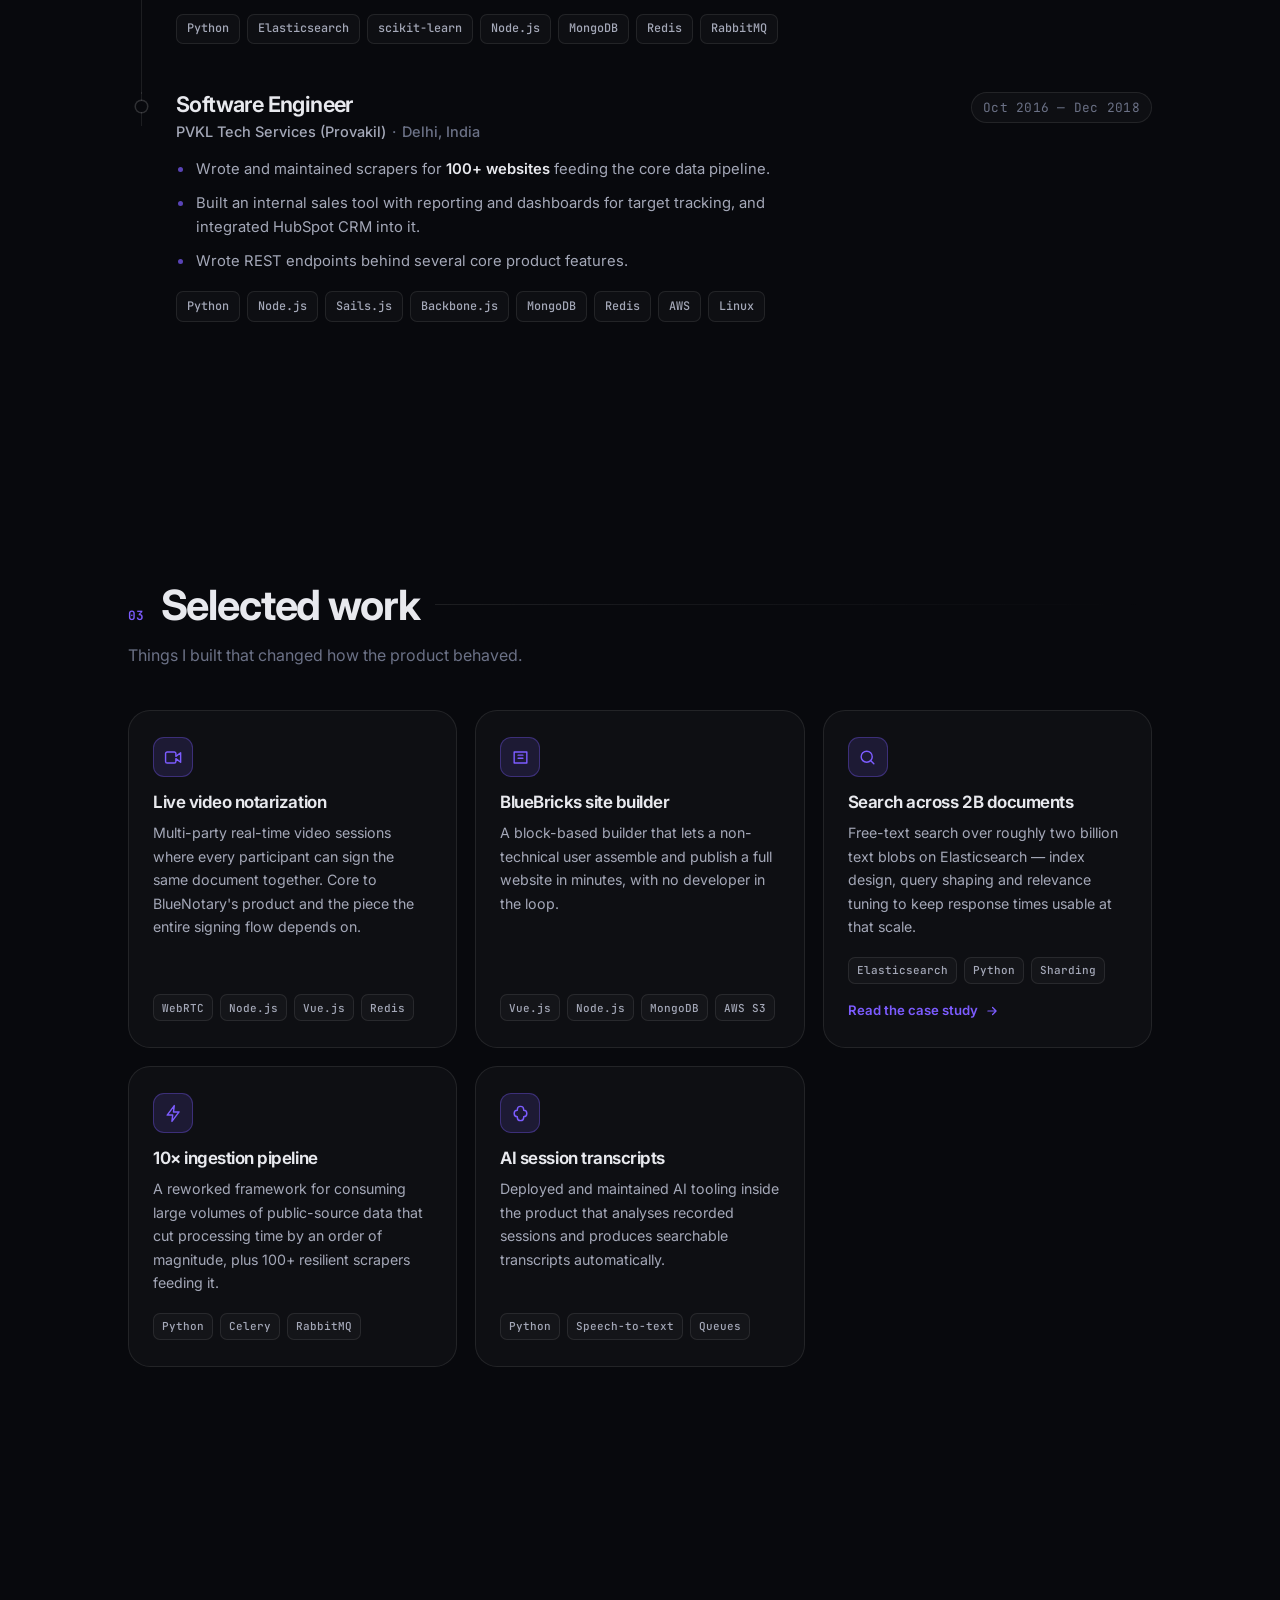
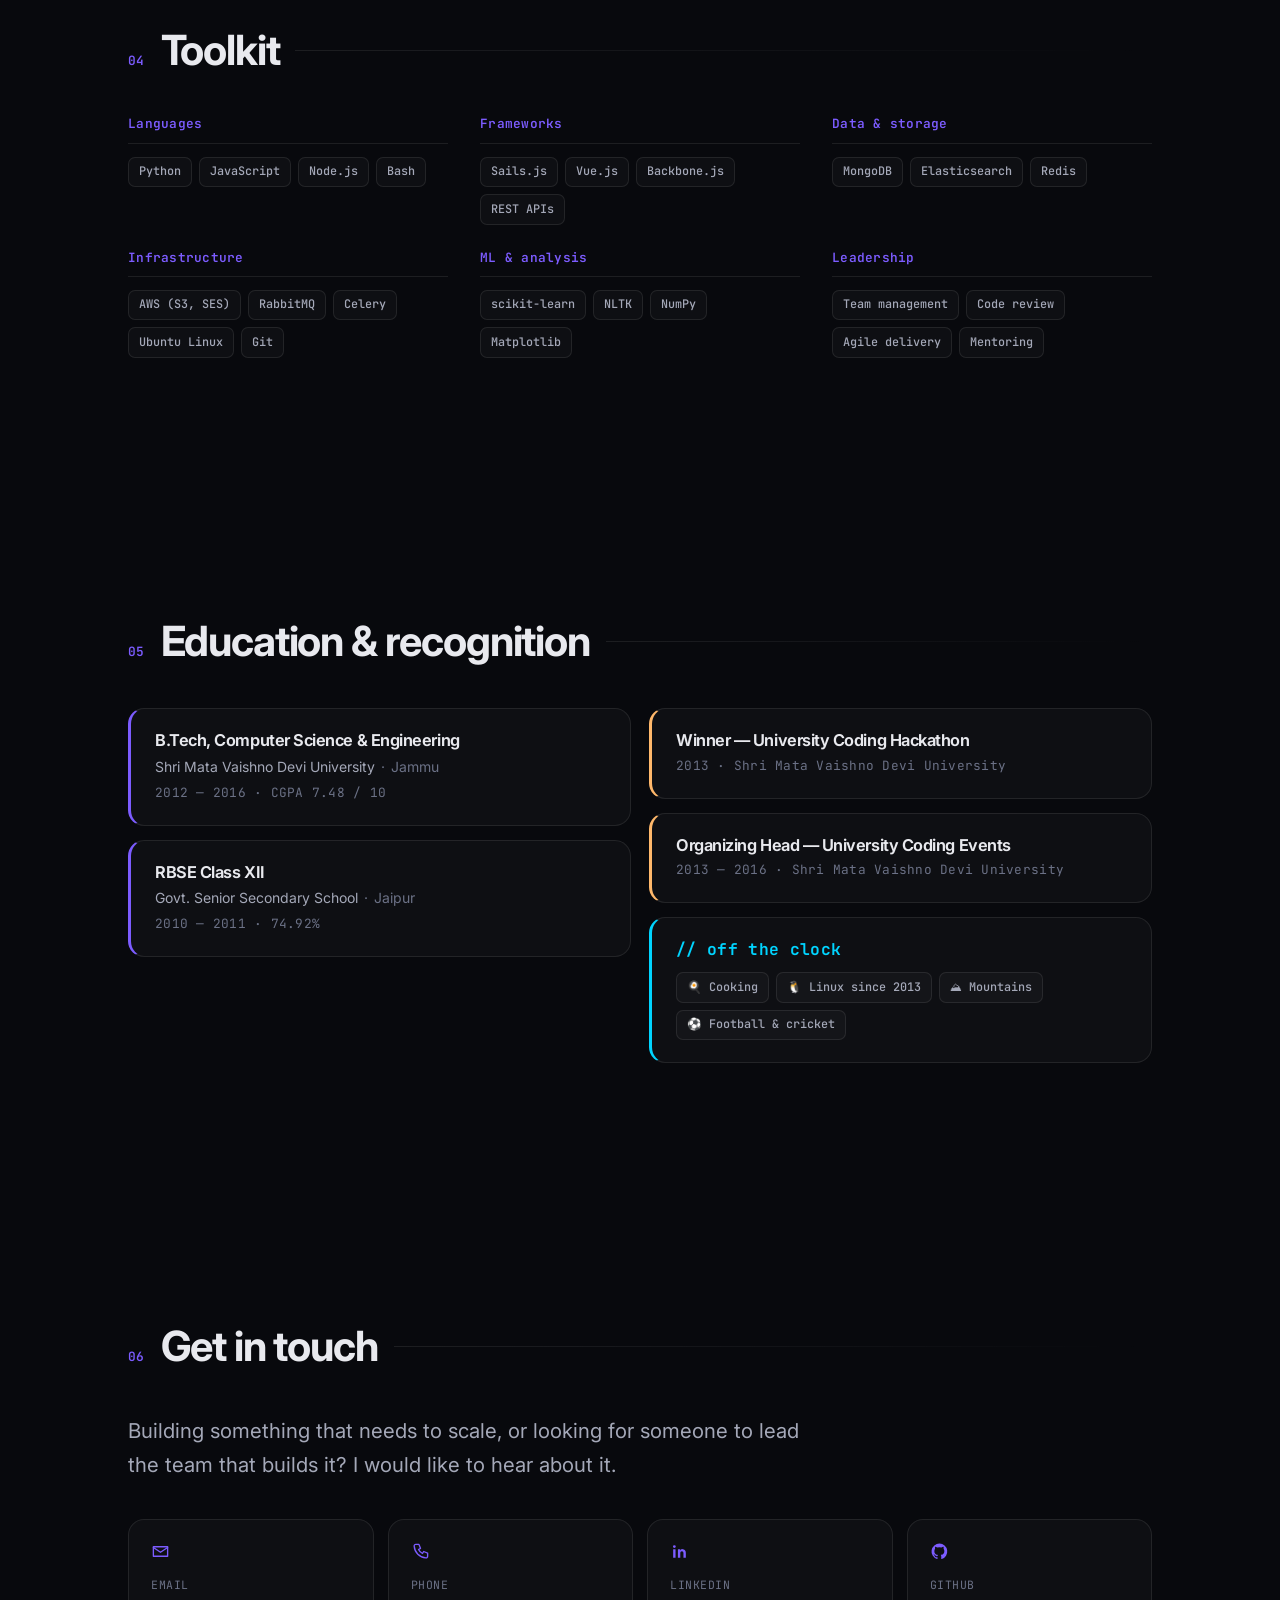
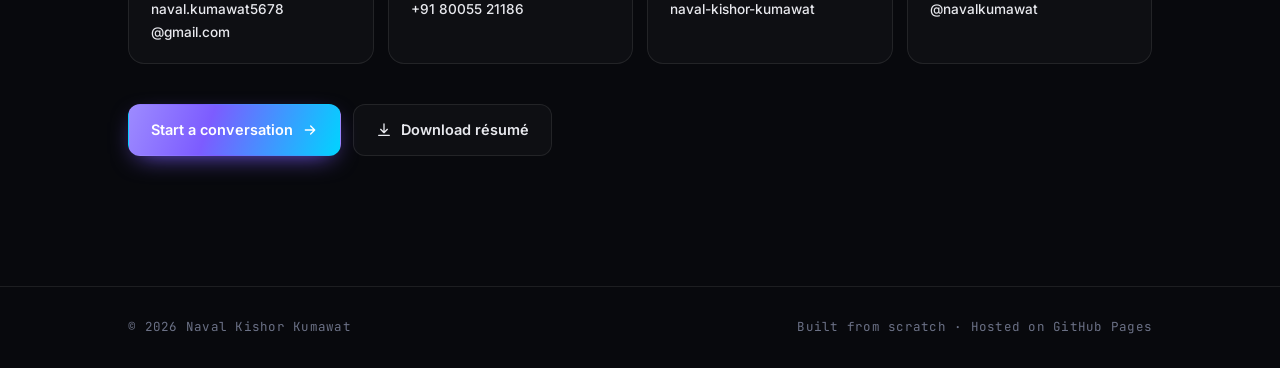
==== commit a7437e0d: "Publish the court-records search case study Adds writing/searching-two-billion-court-records.html: a" ====
--- a/index.html
+++ b/index.html
@@ -332,6 +332,10 @@
           <h3>Search across 2B documents</h3>
           <p>Free-text search over roughly two billion text blobs on Elasticsearch — index design, query shaping and relevance tuning to keep response times usable at that scale.</p>
           <ul class="chips sm"><li>Elasticsearch</li><li>Python</li><li>Sharding</li></ul>
+          <a class="card-cta" href="/writing/searching-two-billion-court-records.html">
+            Read the case study
+            <svg viewBox="0 0 24 24" aria-hidden="true"><path d="M5 12h14M13 6l6 6-6 6"/></svg>
+          </a>
         </article>
 
         <article class="card reveal" data-delay="3">
--- a/assets/css/styles.css
+++ b/assets/css/styles.css
@@ -623,6 +623,10 @@
   html { scroll-padding-top: 76px; }
 
   .menu-btn { display: flex; }
+
+  /* .nav-links leaves the flow below this width, taking its margin-left:auto
+     with it — without this the actions clump against the brand. */
+  .nav-actions { margin-left: auto; }
 
   .nav-links {
     position: absolute; top: calc(100% + 1px); left: 0; right: 0;
@@ -674,3 +678,219 @@
   .section { padding: 24px 0; break-inside: avoid; }
   .grad, .stat-num { -webkit-text-fill-color: #000; color: #000; background: none; }
 }
+
+/* ═══════════════════════════════════════════════════════
+   ARTICLE / CASE STUDY  (writing/*.html)
+   ═══════════════════════════════════════════════════════ */
+
+.art-head { padding: clamp(104px, 14vw, 150px) 0 clamp(30px, 5vw, 46px); }
+.art-back {
+  display: flex; width: fit-content; align-items: center; gap: 8px;
+  color: var(--text-dim); font-family: var(--mono); font-size: 12.5px;
+  margin-bottom: 26px; transition: color .2s, gap .2s var(--ease);
+}
+.art-back:hover { color: var(--accent); gap: 12px; }
+.art-back svg { width: 14px; height: 14px; fill: none; stroke: currentColor; stroke-width: 2; stroke-linecap: round; stroke-linejoin: round; }
+
+.art-title {
+  font-size: clamp(2rem, 5.6vw, 3.4rem);
+  font-weight: 800; letter-spacing: -.035em;
+  max-width: 19ch; margin: 0 0 20px;
+}
+.art-dek {
+  font-size: clamp(1.02rem, 2.1vw, 1.22rem);
+  color: var(--text-soft); max-width: 60ch; margin: 0 0 30px;
+}
+.art-meta {
+  display: flex; flex-wrap: wrap; align-items: center; gap: 8px 14px;
+  font-family: var(--mono); font-size: 12px; color: var(--text-dim);
+  padding-top: 22px; border-top: 1px solid var(--border);
+}
+.art-meta .sep { padding: 0; }
+
+/* ─── layout: prose + sticky contents rail ─── */
+
+.art-body { padding-bottom: clamp(60px, 9vw, 104px); }
+.art-grid {
+  display: grid; grid-template-columns: 1fr;
+  gap: clamp(36px, 5vw, 56px);
+  align-items: start;
+}
+@media (min-width: 1080px) {
+  .art-grid { grid-template-columns: minmax(0, 1fr) 218px; }
+  .toc { position: sticky; top: 104px; order: 2; }
+}
+
+.toc {
+  padding: 20px 18px;
+  background: var(--surface); border: 1px solid var(--border);
+  border-radius: var(--radius);
+}
+.toc h2 {
+  font-family: var(--mono); font-size: 11px; font-weight: 600;
+  letter-spacing: .09em; text-transform: uppercase;
+  color: var(--text-dim); margin: 0 0 12px;
+}
+.toc ol { display: flex; flex-direction: column; gap: 2px; counter-reset: toc; }
+.toc a {
+  display: block; padding: 6px 10px; border-radius: 8px;
+  font-size: 13.2px; line-height: 1.4; color: var(--text-dim);
+  transition: color .2s, background .2s;
+}
+.toc a:hover { color: var(--text); background: var(--surface-hover); }
+.toc a.active { color: var(--text); background: var(--accent-soft); }
+
+/* ─── prose ─── */
+
+.prose { max-width: 70ch; }
+/* Spacing sits on each element rather than on a `> * + *` owl: `.prose p` is
+   more specific than the owl selector and would silently win against it. */
+.prose p { margin: 0 0 1.15em; color: var(--text-soft); font-size: 16.6px; line-height: 1.78; }
+.prose > :last-child { margin-bottom: 0; }
+.prose strong { color: var(--text); font-weight: 600; }
+.prose em { color: var(--text); font-style: italic; }
+
+.prose h2 {
+  font-size: clamp(1.32rem, 3vw, 1.72rem);
+  margin: 2.3em 0 .75em; scroll-margin-top: 96px;
+  display: flex; align-items: baseline; gap: 14px;
+}
+.prose h2 .n {
+  font-family: var(--mono); font-size: 12.5px; font-weight: 600;
+  color: var(--accent); letter-spacing: .04em;
+  flex: none; padding-top: .25em;
+}
+.prose h3 {
+  font-size: 1.06rem; font-weight: 650; color: var(--text);
+  margin: 2.1em 0 .65em; scroll-margin-top: 96px;
+}
+
+.prose ul { display: flex; flex-direction: column; gap: 9px; margin: 0 0 1.3em; }
+.prose ul li {
+  position: relative; padding-left: 20px;
+  color: var(--text-soft); font-size: 16.2px; line-height: 1.7;
+}
+.prose ul li::before {
+  content: ''; position: absolute; left: 2px; top: .62em;
+  width: 6px; height: 6px; border-radius: 50%; background: var(--accent);
+}
+
+.prose .lead { font-size: 17.4px; color: var(--text); }
+
+/* pull quote */
+.pull {
+  margin: 2.2em 0; padding: 4px 0 4px 22px;
+  border-left: 2px solid var(--accent);
+  font-size: clamp(1.08rem, 2.4vw, 1.3rem);
+  line-height: 1.5; letter-spacing: -.015em;
+  color: var(--text); font-weight: 600;
+}
+
+/* summary / callout cards */
+.tldr {
+  margin: 2em 0 2.4em;
+  padding: 24px 24px 20px;
+  background: var(--surface); border: 1px solid var(--border);
+  border-radius: var(--radius-lg);
+}
+.tldr h2 {
+  font-family: var(--mono); font-size: 11px; font-weight: 600;
+  letter-spacing: .09em; text-transform: uppercase;
+  color: var(--accent); margin: 0 0 14px; display: block;
+}
+.tldr ul { margin: 0; }
+.tldr ul li { font-size: 15.2px; }
+
+.callout {
+  margin: 2em 0;
+  padding: 20px 22px; border-radius: var(--radius);
+  background: var(--accent-soft); border: 1px solid var(--accent-ring);
+}
+.callout p { color: var(--text); font-size: 15.4px; margin: 0; }
+.callout p + p { margin-top: .8em; }
+.callout .label {
+  display: block; font-family: var(--mono); font-size: 10.5px; font-weight: 600;
+  letter-spacing: .09em; text-transform: uppercase; color: var(--accent); margin-bottom: 8px;
+}
+
+/* ─── figures ─── */
+
+.fig { margin: 2.4em 0; }
+.fig-box {
+  padding: 26px 24px; border-radius: var(--radius-lg);
+  background: var(--surface); border: 1px solid var(--border);
+}
+.fig figcaption {
+  margin-top: 12px; font-size: 13.2px; color: var(--text-dim); line-height: 1.6;
+}
+
+.idx-row + .idx-row { margin-top: 24px; }
+.idx-label {
+  font-family: var(--mono); font-size: 11px; letter-spacing: .06em;
+  text-transform: uppercase; color: var(--text-dim); margin-bottom: 9px;
+}
+.idx-bar { display: flex; gap: 3px; height: 42px; }
+.idx-bar .seg {
+  flex: 1; border-radius: 4px;
+  background: var(--surface-hover); border: 1px solid var(--border);
+}
+.idx-bar .seg.hot { background: var(--accent); border-color: var(--accent); }
+.idx-bar .one {
+  flex: 1; border-radius: 6px; display: grid; place-items: center;
+  background: var(--accent); border: 1px solid var(--accent);
+  color: #fff; font-family: var(--mono); font-size: 11.5px; letter-spacing: .04em;
+}
+.idx-note { margin-top: 9px; font-size: 12.8px; color: var(--text-dim); }
+.idx-note b { color: var(--text); font-weight: 600; }
+
+.gap-grid { display: grid; grid-template-columns: 1fr; gap: 16px; }
+@media (min-width: 720px) { .gap-grid { grid-template-columns: 1fr 1fr; } }
+.gap-panel {
+  padding: 18px 18px 16px; border-radius: var(--radius);
+  background: var(--bg-elev); border: 1px solid var(--border);
+}
+.gap-panel h4 {
+  margin: 0 0 12px; font-family: var(--mono); font-size: 10.5px; font-weight: 600;
+  letter-spacing: .09em; text-transform: uppercase; color: var(--text-dim);
+}
+.gap-line { font-family: var(--mono); font-size: 13px; line-height: 1.9; color: var(--text-soft); }
+.gap-line .trunc { color: var(--accent-warm); font-weight: 600; }
+.gap-list { display: flex; flex-direction: column; gap: 5px; }
+.gap-list span { font-family: var(--mono); font-size: 12.4px; color: var(--text-soft); }
+.gap-list span.hit {
+  color: var(--text); background: var(--accent-soft);
+  border: 1px solid var(--accent-ring); border-radius: 6px;
+  padding: 2px 8px; margin-left: -8px; align-self: flex-start;
+}
+
+/* ─── article footer ─── */
+
+.art-foot {
+  margin-top: clamp(48px, 7vw, 76px); padding-top: 34px;
+  border-top: 1px solid var(--border); max-width: 70ch;
+}
+.art-foot h2 { font-size: 1.2rem; margin-bottom: 10px; }
+.art-foot p { color: var(--text-soft); font-size: 15.4px; margin-bottom: 20px; }
+.art-foot .btns { display: flex; flex-wrap: wrap; gap: 12px; }
+
+@media (max-width: 760px) {
+  .prose h2 { gap: 10px; }
+  .prose p { font-size: 16px; }
+}
+
+@media print {
+  .toc, .art-back, .art-foot .btns { display: none !important; }
+  .art-grid { grid-template-columns: 1fr; }
+  .prose { max-width: none; }
+  .fig, .prose h2, .prose h3 { break-inside: avoid; }
+}
+
+/* card → case-study link */
+.card-cta {
+  display: inline-flex; align-items: center; gap: 7px;
+  margin-top: 16px; align-self: flex-start;
+  font-size: 13.2px; font-weight: 600; color: var(--accent);
+  transition: gap .25s var(--ease), opacity .2s;
+}
+.card-cta svg { width: 14px; height: 14px; fill: none; stroke: currentColor; stroke-width: 2.1; stroke-linecap: round; stroke-linejoin: round; }
+.card-cta:hover { gap: 11px; opacity: .82; }
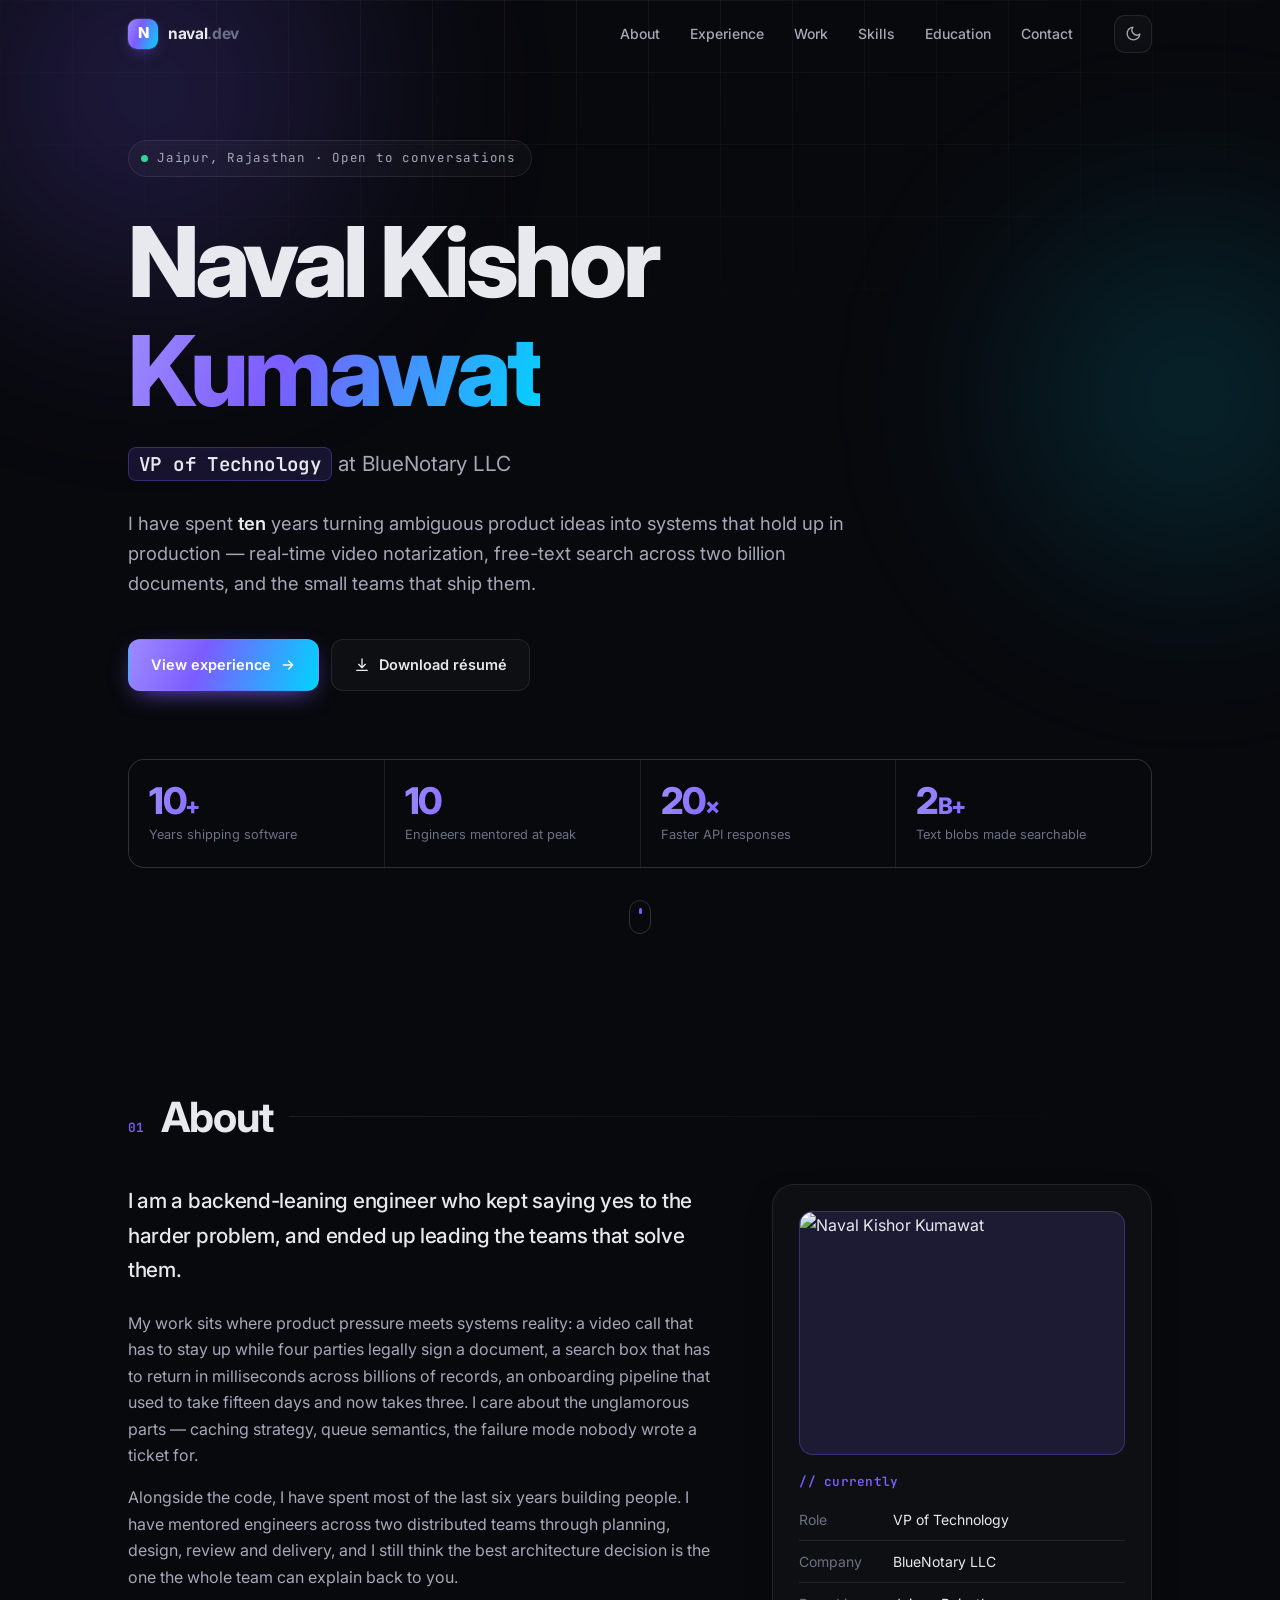
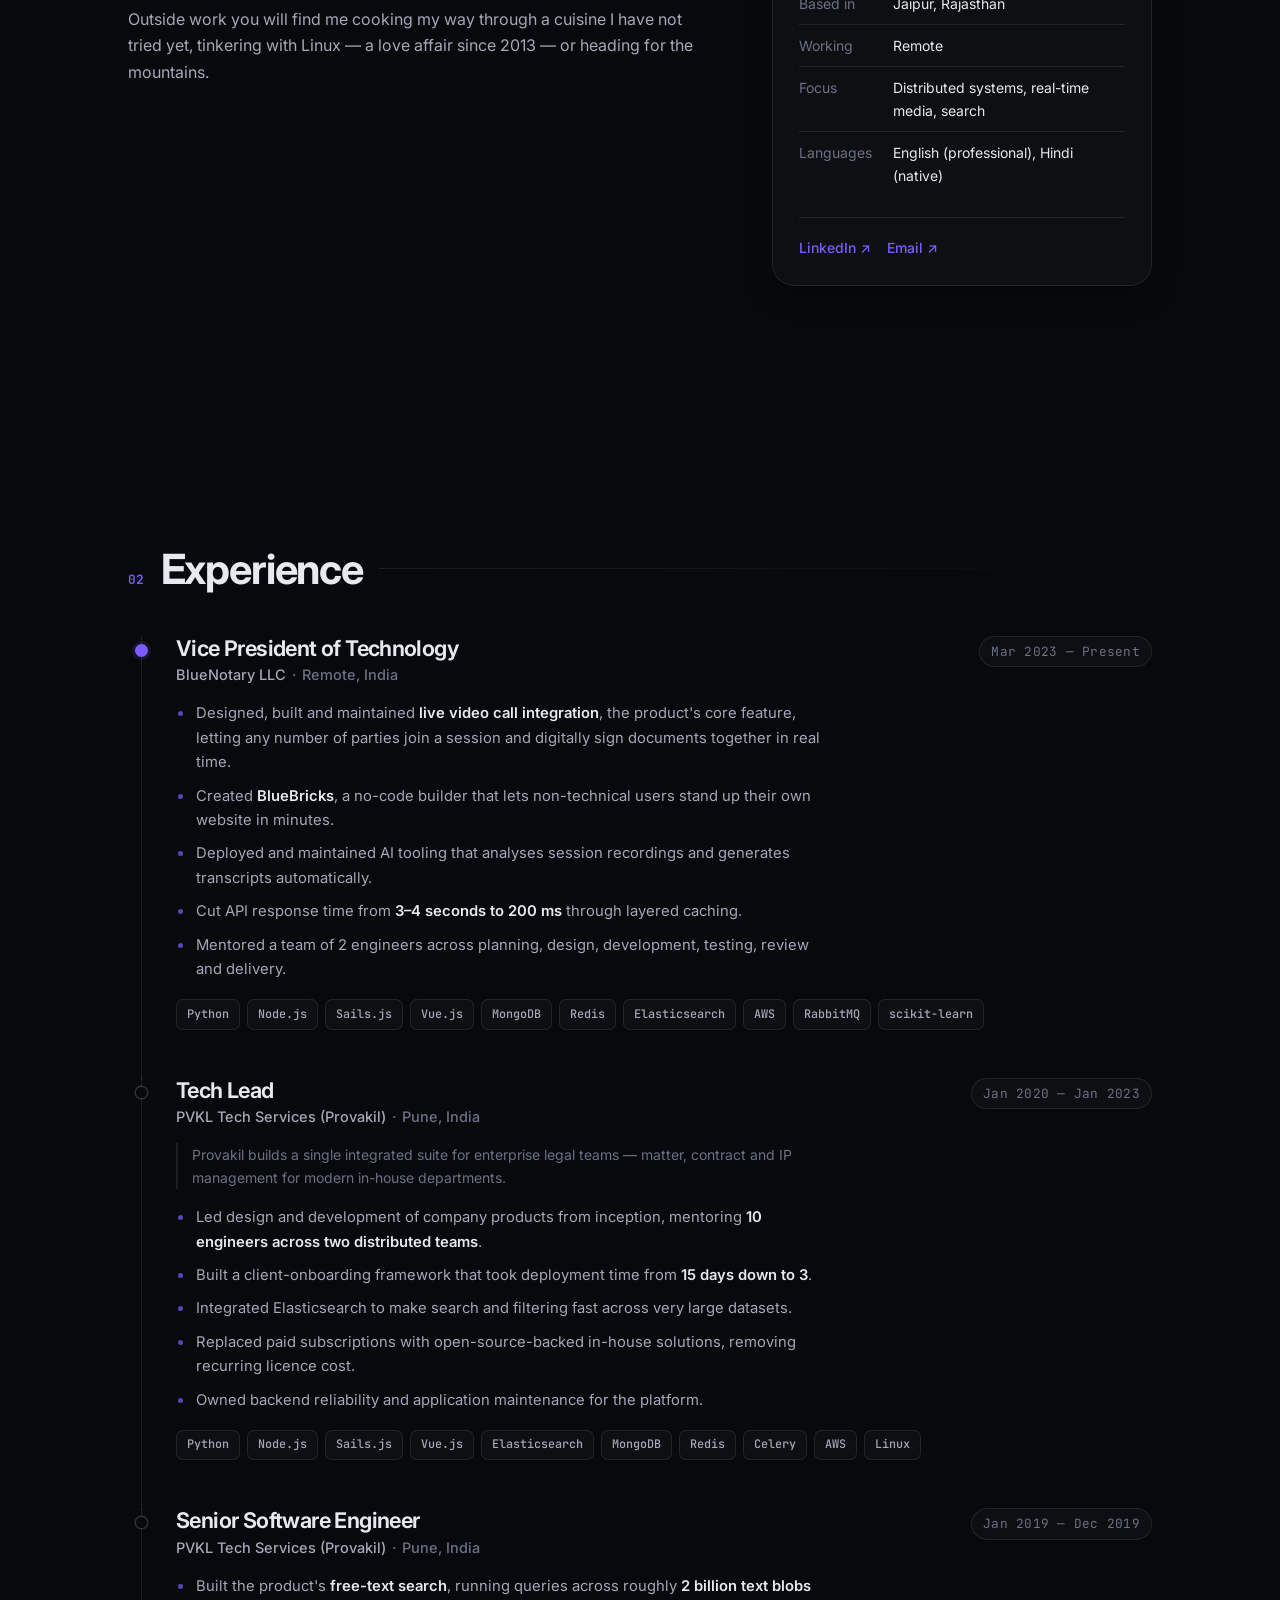
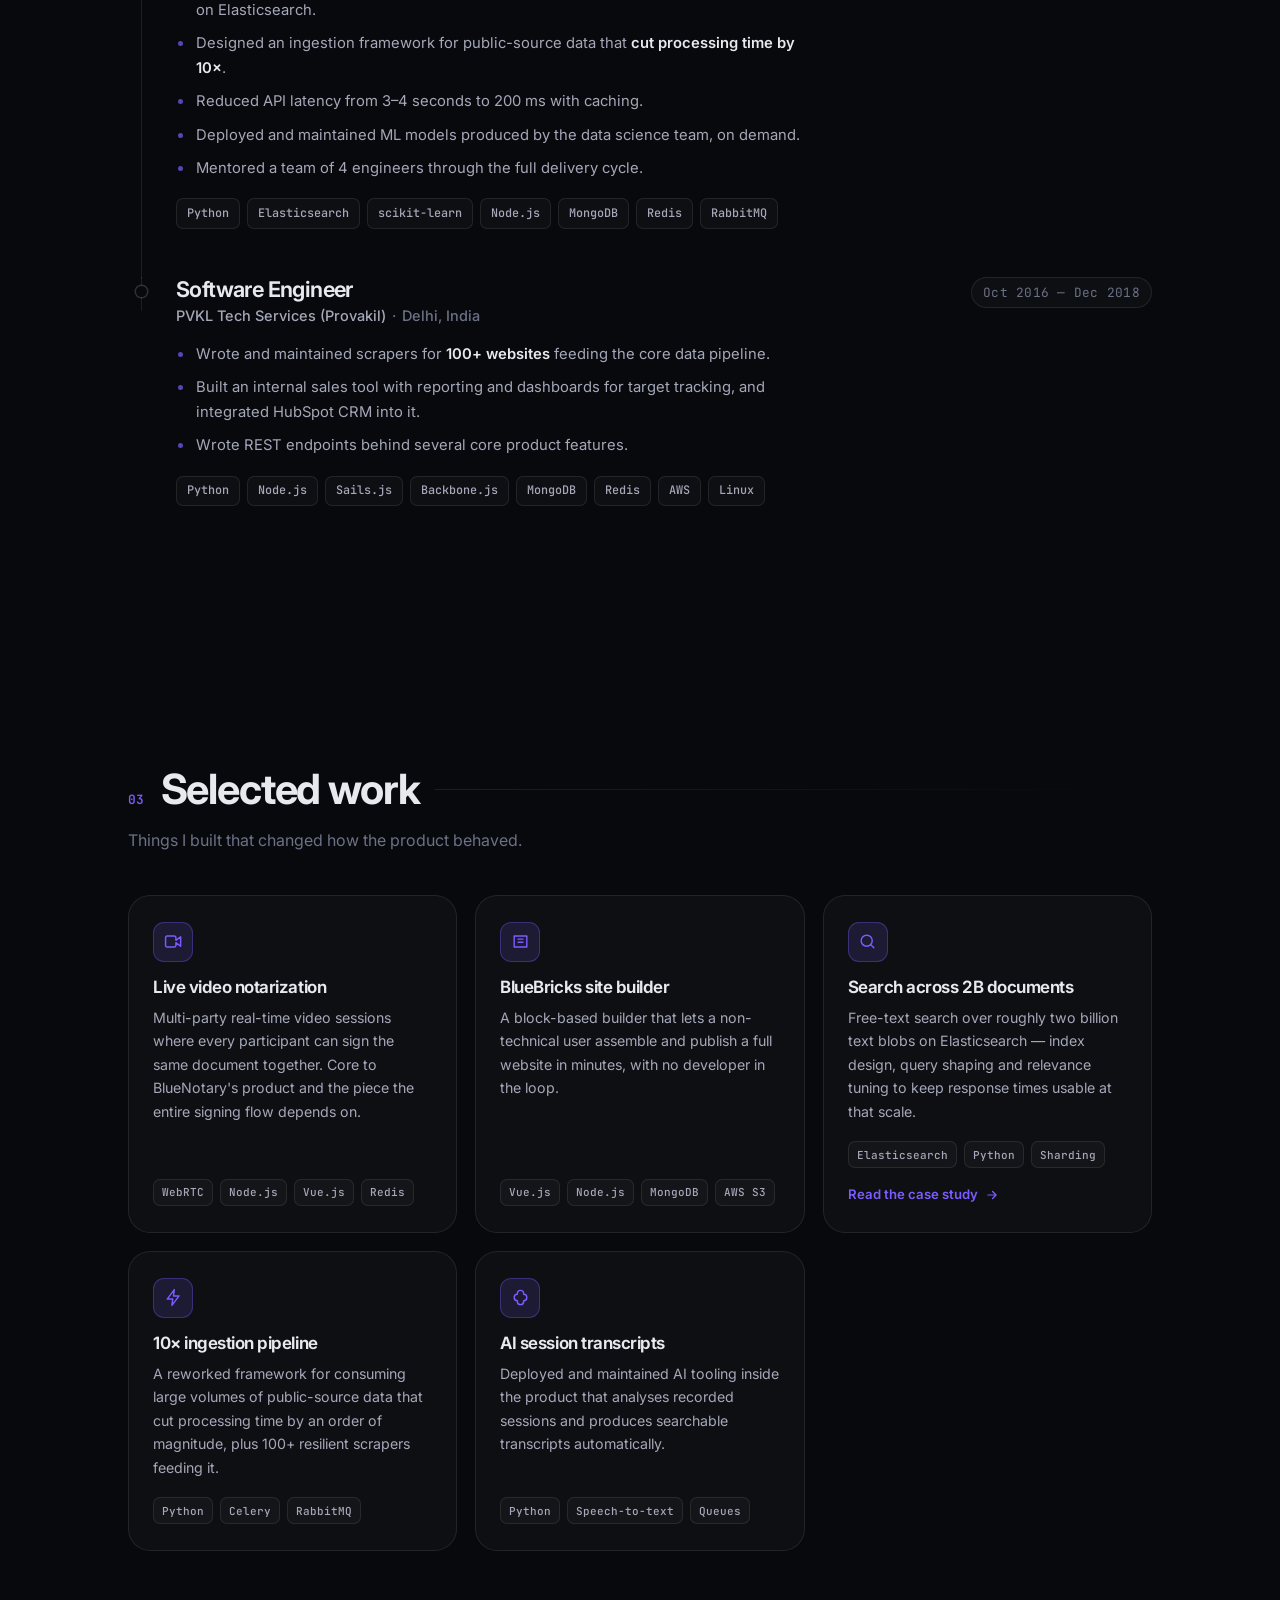
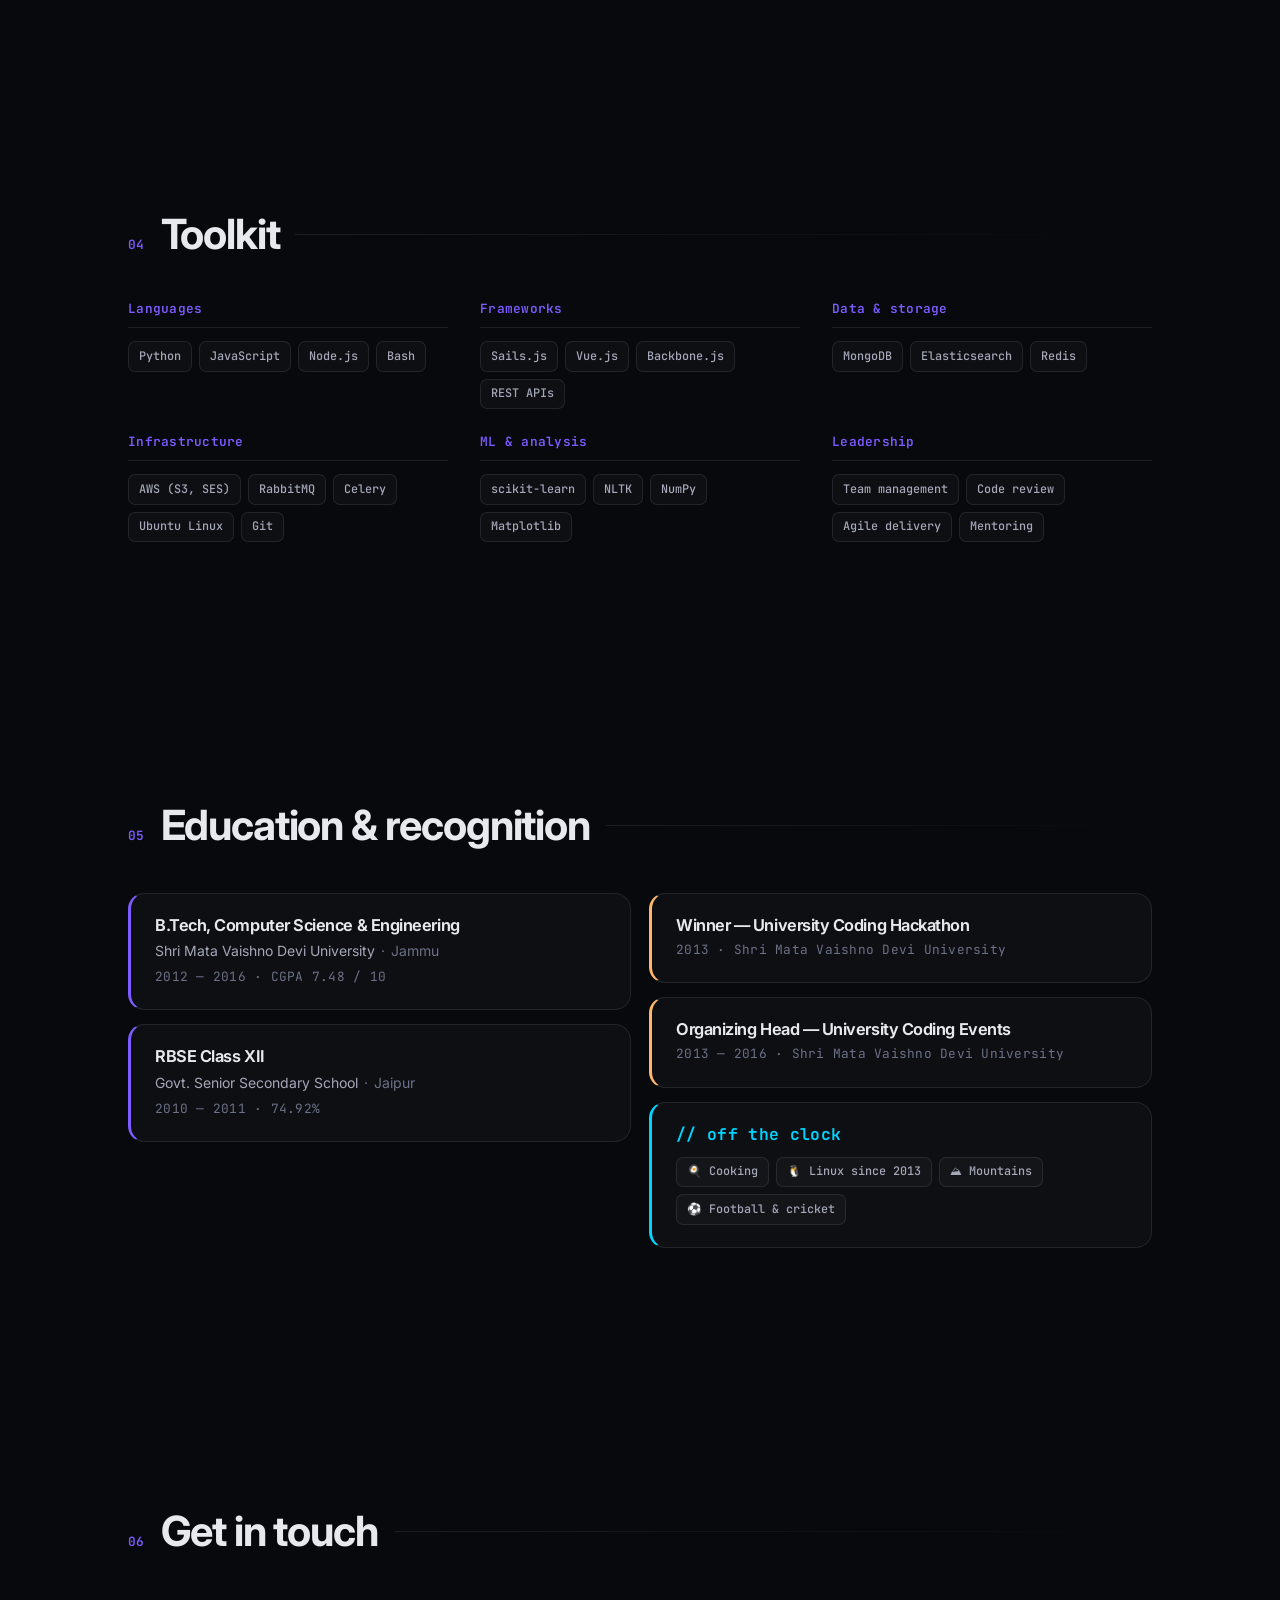
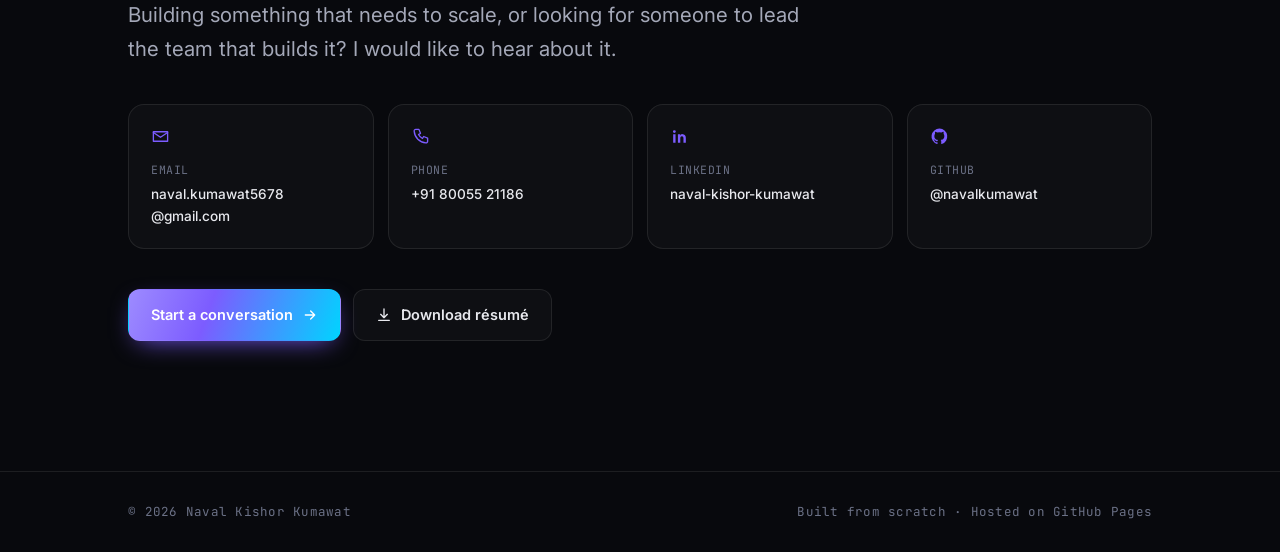
==== commit e2d5c9e4: "Centre the mobile menu icon, add portrait, harden nav surfaces - .menu-btn switches to flex below 76" ====
--- a/index.html
+++ b/index.html
@@ -35,6 +35,7 @@
   "email": "mailto:naval.kumawat5678@gmail.com",
   "telephone": "+91-8005521186",
   "url": "https://navalkumawat.github.io/",
+  "image": "https://navalkumawat.github.io/assets/img/naval.jpg",
   "address": { "@type": "PostalAddress", "addressLocality": "Jaipur", "addressRegion": "Rajasthan", "addressCountry": "IN" },
   "worksFor": { "@type": "Organization", "name": "BlueNotary LLC" },
   "alumniOf": { "@type": "CollegeOrUniversity", "name": "Shri Mata Vaishno Devi University" },
@@ -173,6 +174,10 @@
         </div>
 
         <aside class="about-card reveal" data-delay="2">
+          <figure class="portrait">
+            <img src="assets/img/naval.jpg" width="486" height="360"
+                 alt="Naval Kishor Kumawat" loading="lazy" decoding="async" />
+          </figure>
           <h3 class="card-title mono">// currently</h3>
           <dl class="facts">
             <div><dt>Role</dt><dd>VP of Technology</dd></div>
--- a/assets/css/styles.css
+++ b/assets/css/styles.css
@@ -32,6 +32,12 @@
   --radius: 16px;
   --radius-lg: 22px;
 
+  /* fallbacks for the nav surfaces: color-mix() and backdrop-filter are both
+     comparatively recent, and without a background the bar lets the page
+     scroll through it */
+  --bg-veil:  rgba(8, 9, 13, .9);
+  --bg-sheet: rgba(8, 9, 13, .97);
+
   --shadow: 0 1px 2px rgba(0,0,0,.3), 0 12px 32px -12px rgba(0,0,0,.55);
   --ease: cubic-bezier(.22, 1, .36, 1);
 }
@@ -55,6 +61,8 @@
   --accent-ring:   rgba(91, 61, 240, 0.28);
 
   --grad: linear-gradient(110deg, #6d4bf5 0%, #5b3df0 40%, #008fc4 100%);
+  --bg-veil:  rgba(251, 251, 253, .9);
+  --bg-sheet: rgba(251, 251, 253, .97);
   --shadow: 0 1px 2px rgba(20,22,29,.05), 0 14px 34px -16px rgba(20,22,29,.22);
 }
 
@@ -161,6 +169,7 @@
   border-bottom: 1px solid transparent;
 }
 .nav.stuck {
+  background: var(--bg-veil);
   background: color-mix(in srgb, var(--bg) 82%, transparent);
   backdrop-filter: saturate(160%) blur(14px);
   -webkit-backdrop-filter: saturate(160%) blur(14px);
@@ -212,7 +221,9 @@
 html[data-theme='light'] .ico-sun  { display: block; }
 html[data-theme='light'] .ico-moon { display: none; }
 
-.menu-btn { display: none; flex-direction: column; gap: 4px; }
+/* .icon-btn centres its contents with grid place-items; switching this one to
+   flex for the bar stack loses that, so centre it explicitly */
+.menu-btn { display: none; flex-direction: column; align-items: center; justify-content: center; gap: 4px; }
 .menu-btn .bar {
   width: 16px; height: 1.8px; border-radius: 2px; background: currentColor;
   transition: transform .25s var(--ease), opacity .2s;
@@ -225,6 +236,11 @@
   height: 2px; width: 0;
   background: var(--grad);
   transition: width .08s linear;
+}
+
+@supports not ((backdrop-filter: blur(4px)) or (-webkit-backdrop-filter: blur(4px))) {
+  .nav.stuck  { background: var(--bg-sheet); }
+  .nav-links  { background: var(--bg-sheet); }
 }
 
 /* ─────────── hero ─────────── */
@@ -403,6 +419,17 @@
   padding: 26px;
   box-shadow: var(--shadow);
 }
+/* portrait sits at the top of the card; 4:3 is the source ratio, so nothing
+   is cropped and the flat blue backdrop lines up with the accent ring */
+.portrait {
+  margin: 0 0 20px;
+  aspect-ratio: 4 / 3;
+  border-radius: 14px; overflow: hidden;
+  border: 1px solid var(--accent-ring);
+  background: var(--accent-soft);
+}
+.portrait img { display: block; width: 100%; height: 100%; object-fit: cover; }
+
 .card-title { color: var(--accent); margin: 0 0 18px; font-weight: 600; }
 .facts > div {
   display: grid; grid-template-columns: 82px 1fr; gap: 12px;
@@ -632,6 +659,7 @@
     position: absolute; top: calc(100% + 1px); left: 0; right: 0;
     flex-direction: column; align-items: stretch; gap: 2px;
     padding: 10px var(--gutter) 18px;
+    background: var(--bg-sheet);
     background: color-mix(in srgb, var(--bg) 96%, transparent);
     backdrop-filter: saturate(160%) blur(14px);
     -webkit-backdrop-filter: saturate(160%) blur(14px);
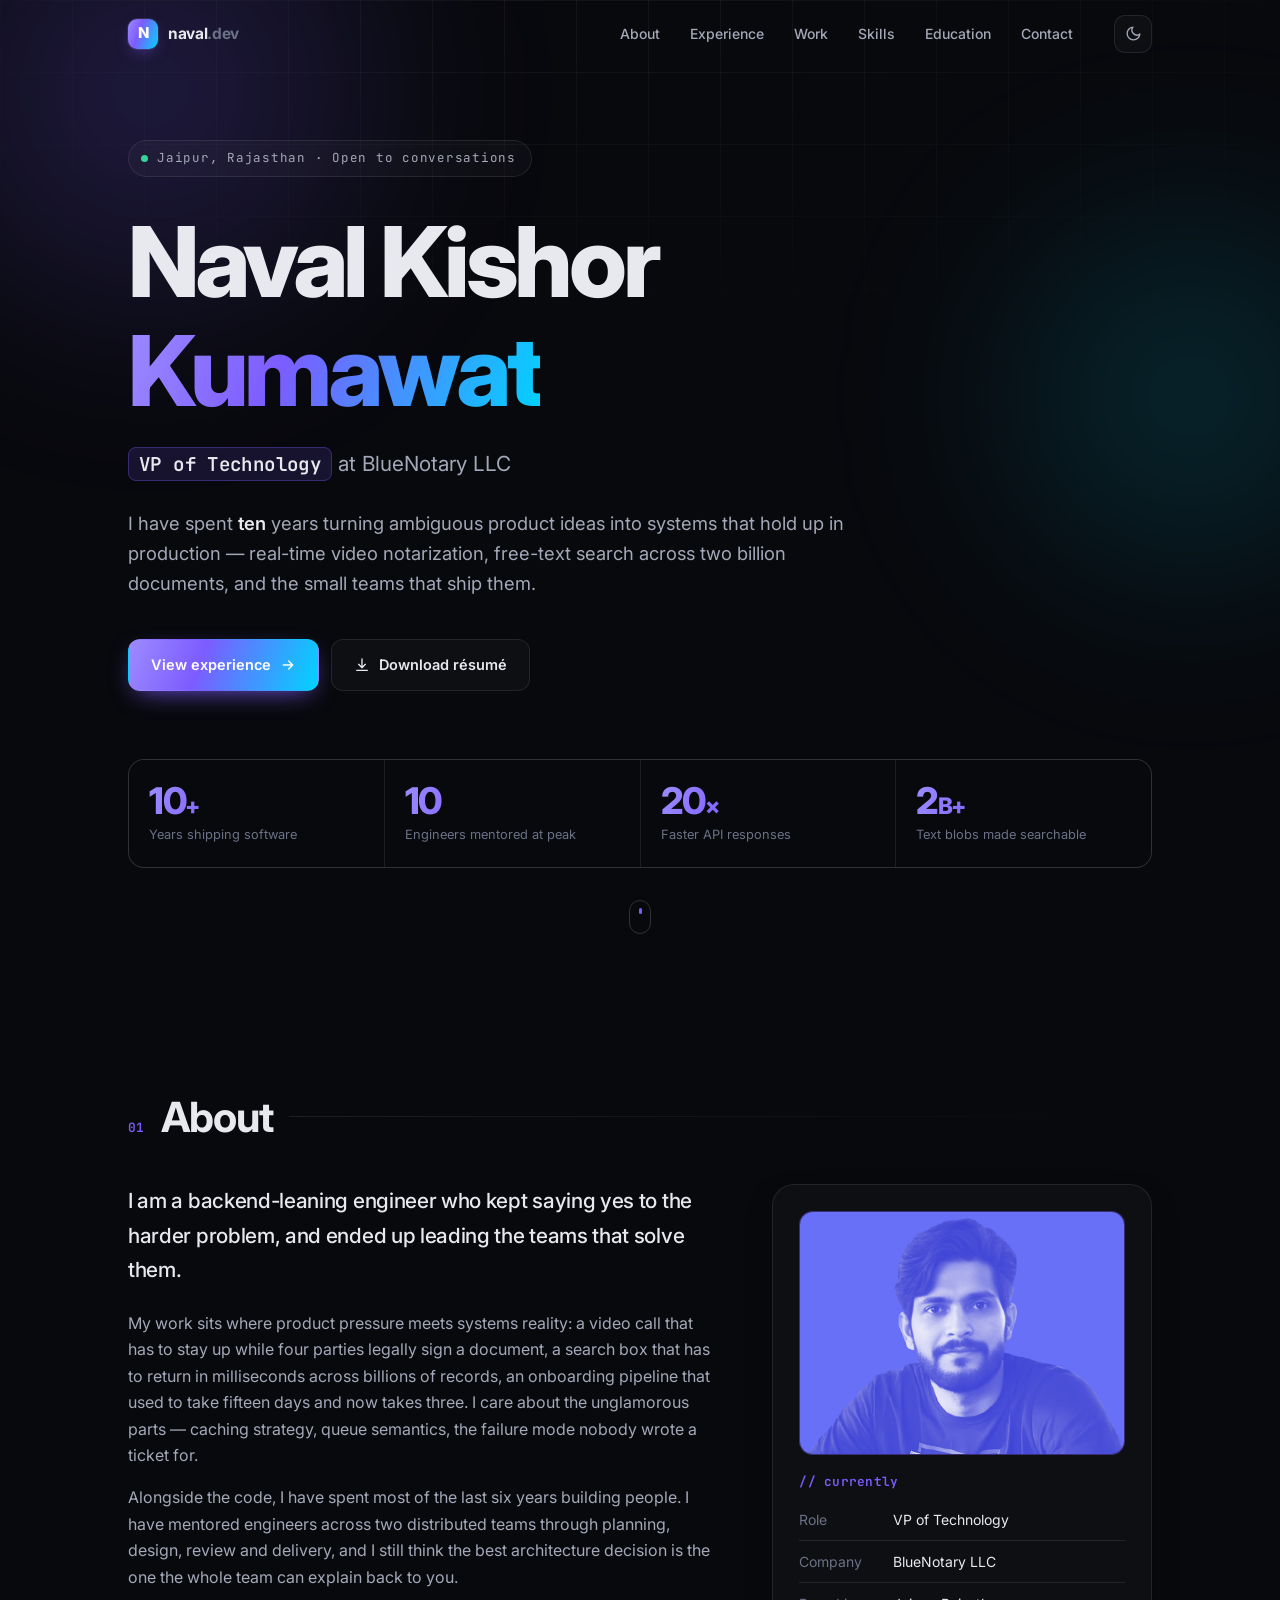
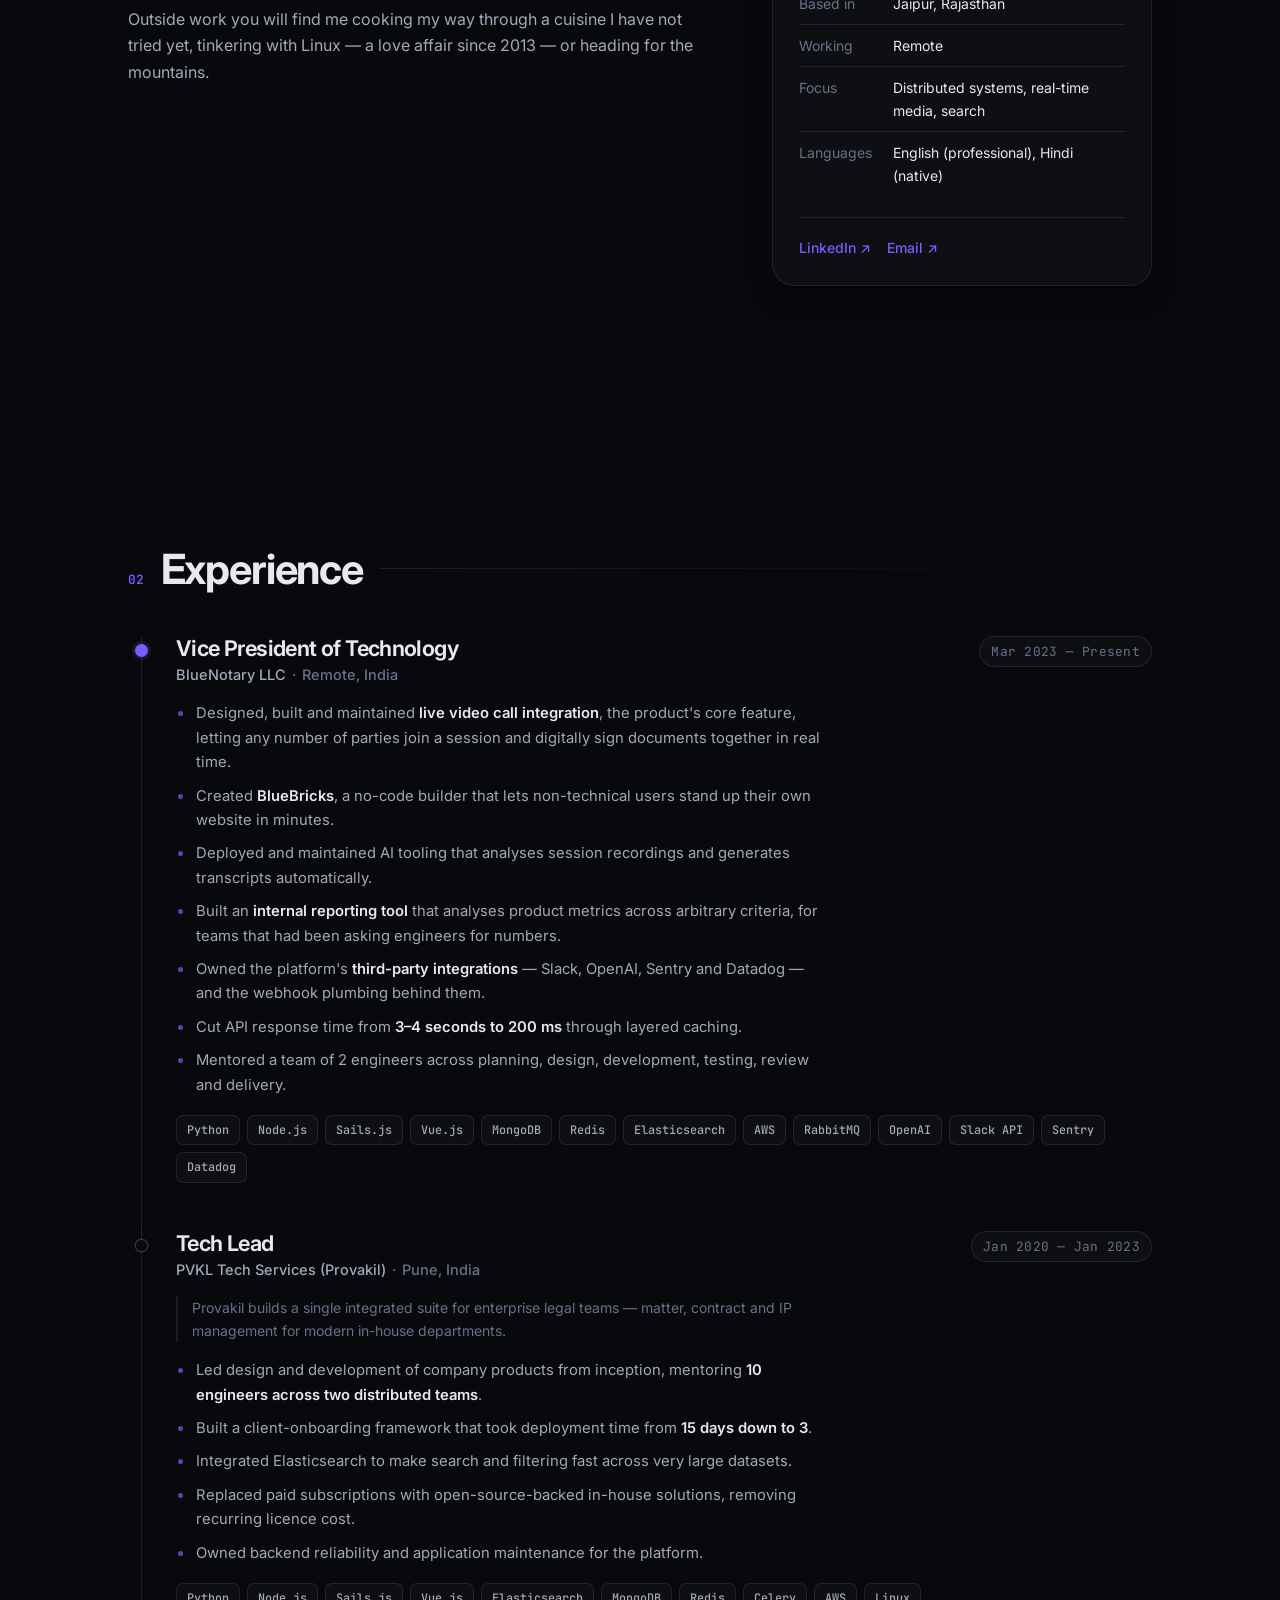
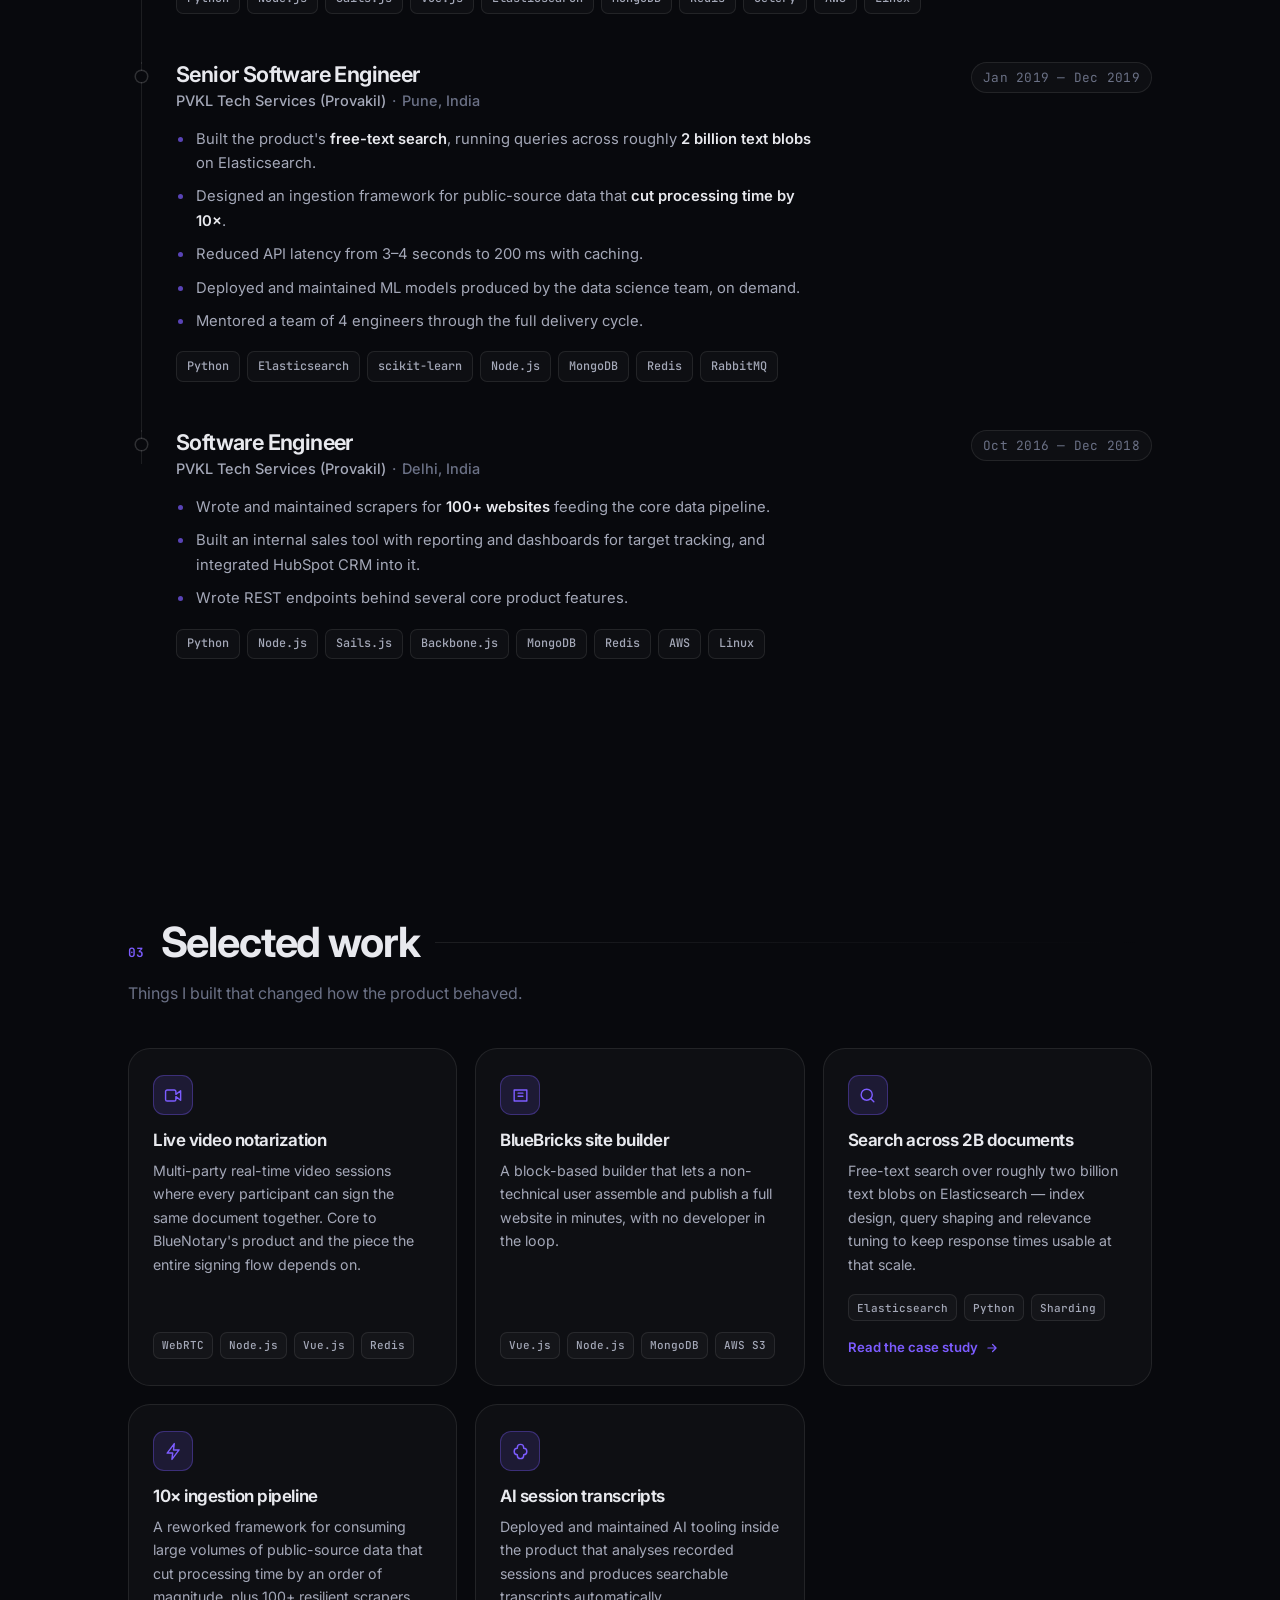
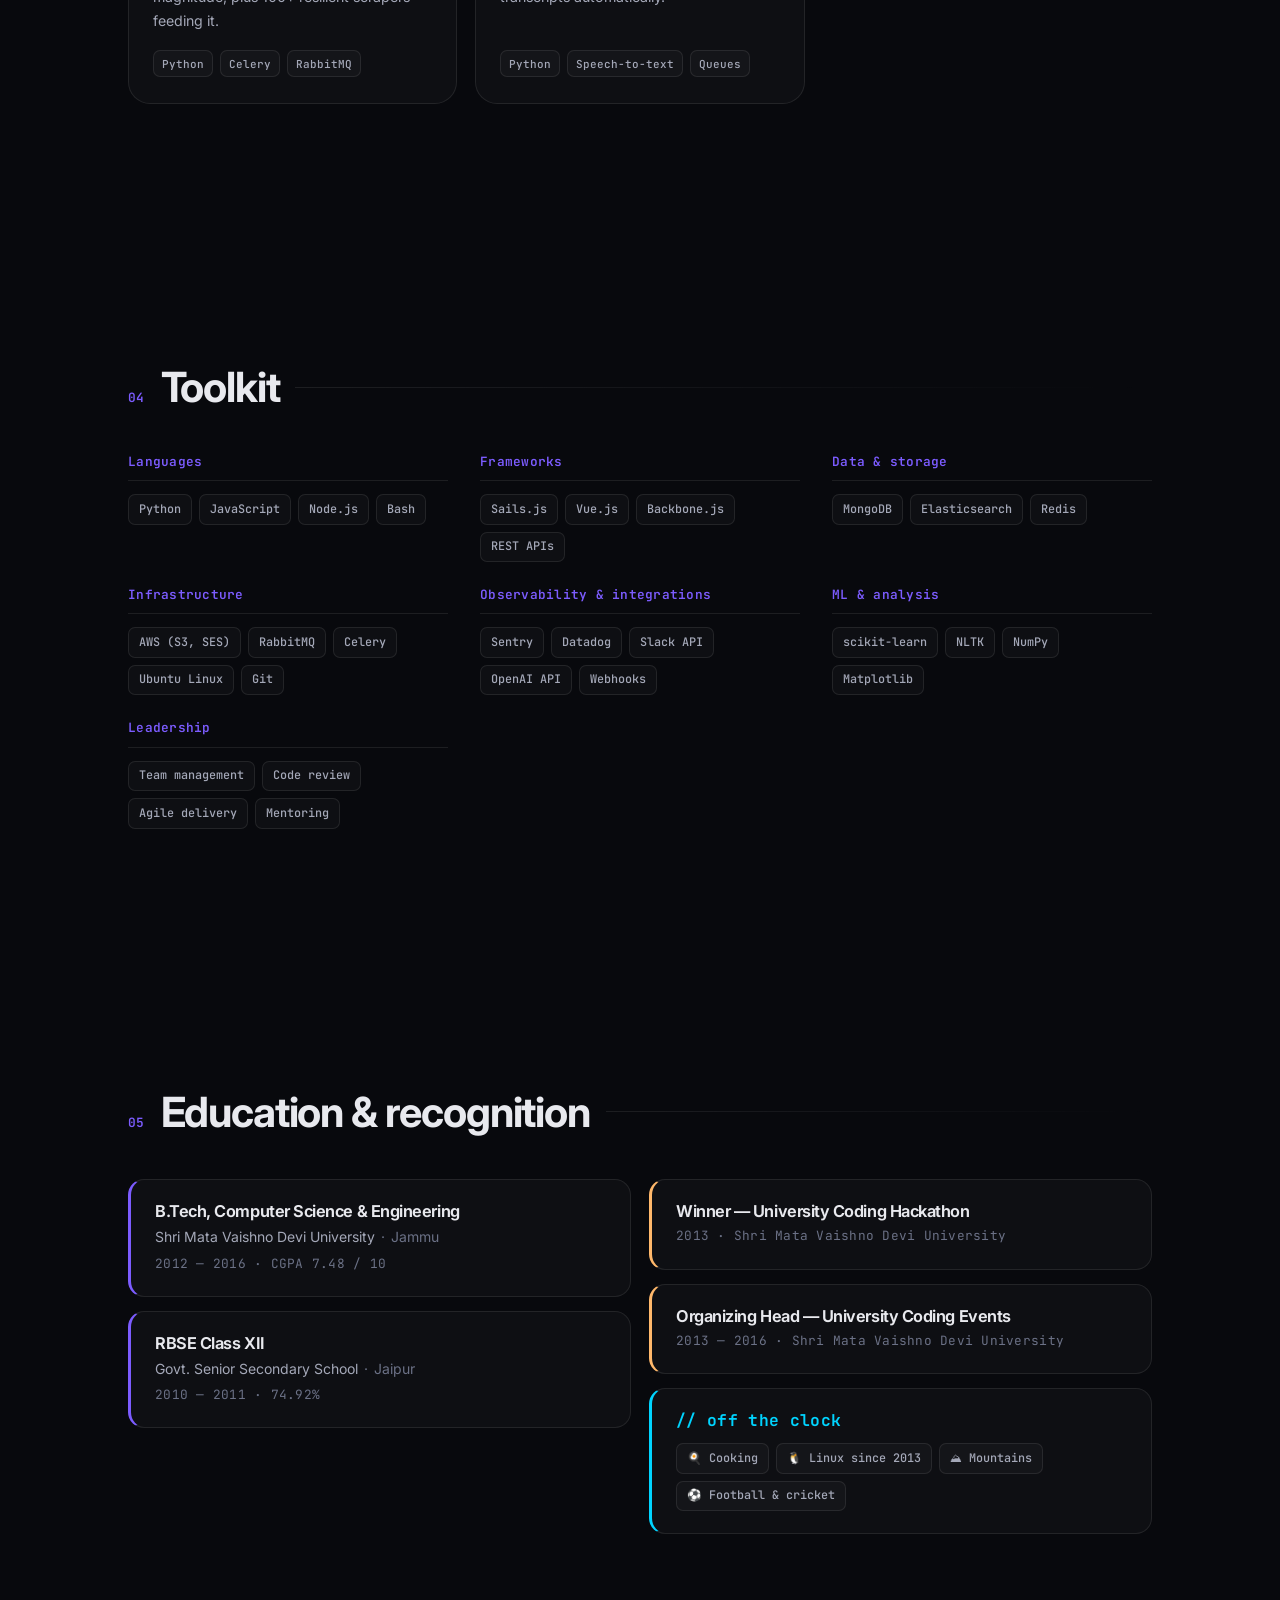
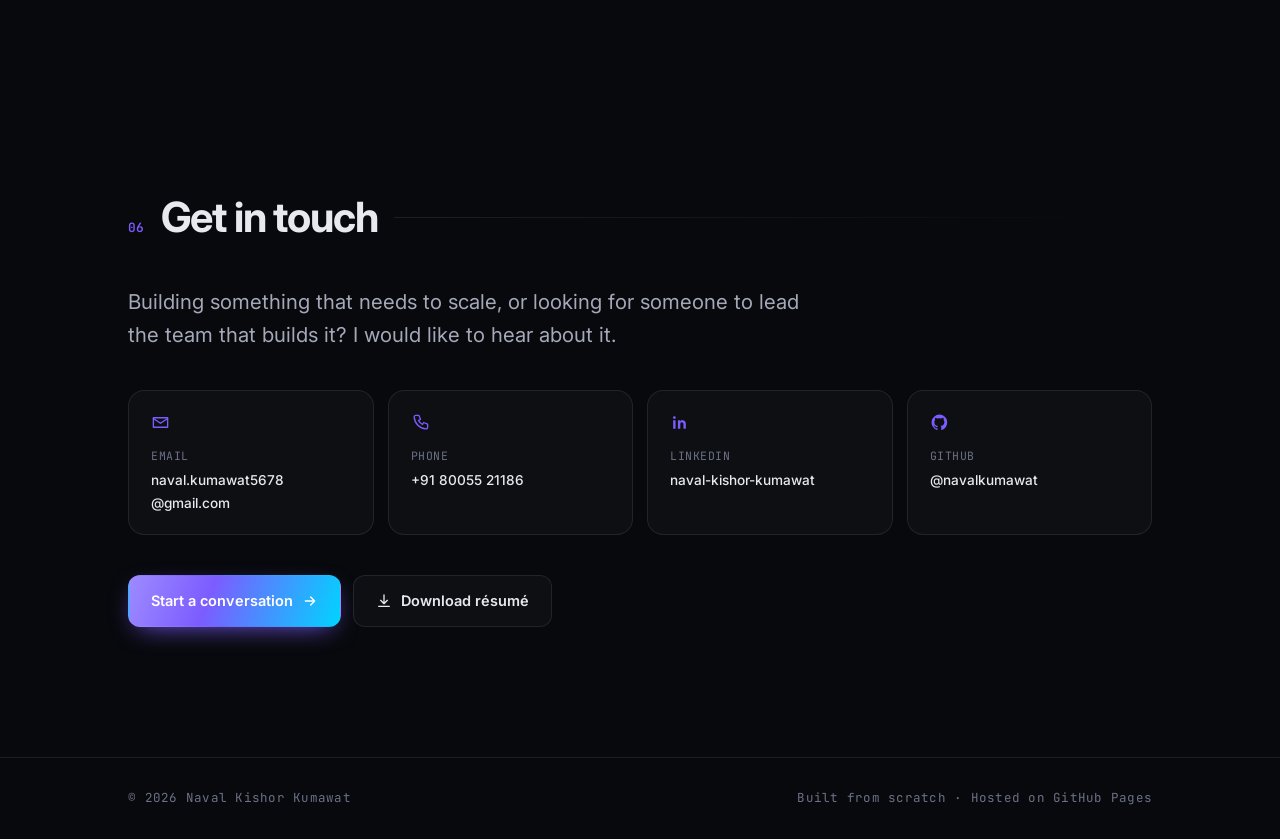
==== commit 71f92f15: "Correct the BlueNotary stack and add the integrations work scikit-learn was never part of this role " ====
--- a/index.html
+++ b/index.html
@@ -220,11 +220,13 @@
               <li>Designed, built and maintained <strong>live video call integration</strong>, the product's core feature, letting any number of parties join a session and digitally sign documents together in real time.</li>
               <li>Created <strong>BlueBricks</strong>, a no-code builder that lets non-technical users stand up their own website in minutes.</li>
               <li>Deployed and maintained AI tooling that analyses session recordings and generates transcripts automatically.</li>
+              <li>Built an <strong>internal reporting tool</strong> that analyses product metrics across arbitrary criteria, for teams that had been asking engineers for numbers.</li>
+              <li>Owned the platform's <strong>third-party integrations</strong> — Slack, OpenAI, Sentry and Datadog — and the webhook plumbing behind them.</li>
               <li>Cut API response time from <strong>3–4 seconds to 200 ms</strong> through layered caching.</li>
               <li>Mentored a team of 2 engineers across planning, design, development, testing, review and delivery.</li>
             </ul>
             <ul class="chips">
-              <li>Python</li><li>Node.js</li><li>Sails.js</li><li>Vue.js</li><li>MongoDB</li><li>Redis</li><li>Elasticsearch</li><li>AWS</li><li>RabbitMQ</li><li>scikit-learn</li>
+              <li>Python</li><li>Node.js</li><li>Sails.js</li><li>Vue.js</li><li>MongoDB</li><li>Redis</li><li>Elasticsearch</li><li>AWS</li><li>RabbitMQ</li><li>OpenAI</li><li>Slack API</li><li>Sentry</li><li>Datadog</li>
             </ul>
           </div>
         </li>
@@ -391,10 +393,14 @@
           <ul class="chips"><li>AWS (S3, SES)</li><li>RabbitMQ</li><li>Celery</li><li>Ubuntu Linux</li><li>Git</li></ul>
         </div>
         <div class="skill-col reveal" data-delay="4">
+          <h3 class="mono">Observability &amp; integrations</h3>
+          <ul class="chips"><li>Sentry</li><li>Datadog</li><li>Slack API</li><li>OpenAI API</li><li>Webhooks</li></ul>
+        </div>
+        <div class="skill-col reveal" data-delay="5">
           <h3 class="mono">ML &amp; analysis</h3>
           <ul class="chips"><li>scikit-learn</li><li>NLTK</li><li>NumPy</li><li>Matplotlib</li></ul>
         </div>
-        <div class="skill-col reveal" data-delay="5">
+        <div class="skill-col reveal" data-delay="6">
           <h3 class="mono">Leadership</h3>
           <ul class="chips"><li>Team management</li><li>Code review</li><li>Agile delivery</li><li>Mentoring</li></ul>
         </div>
